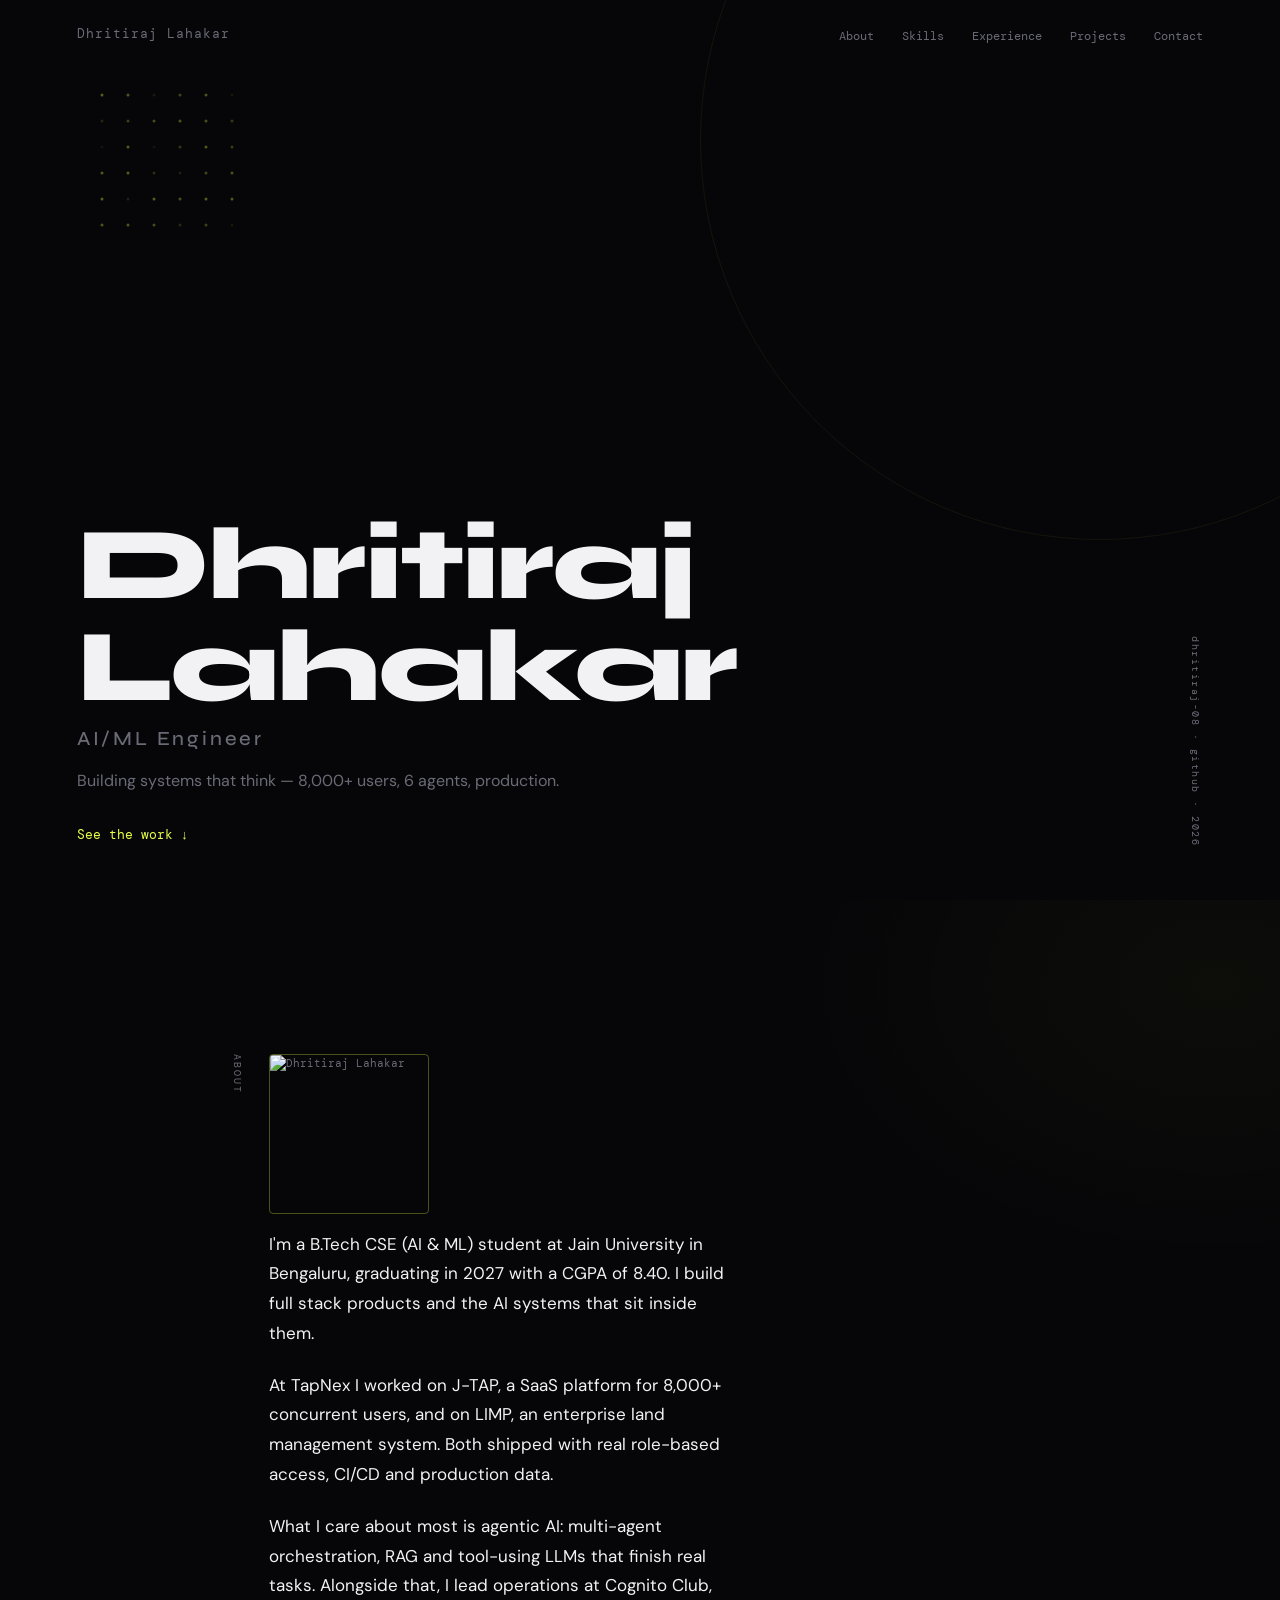
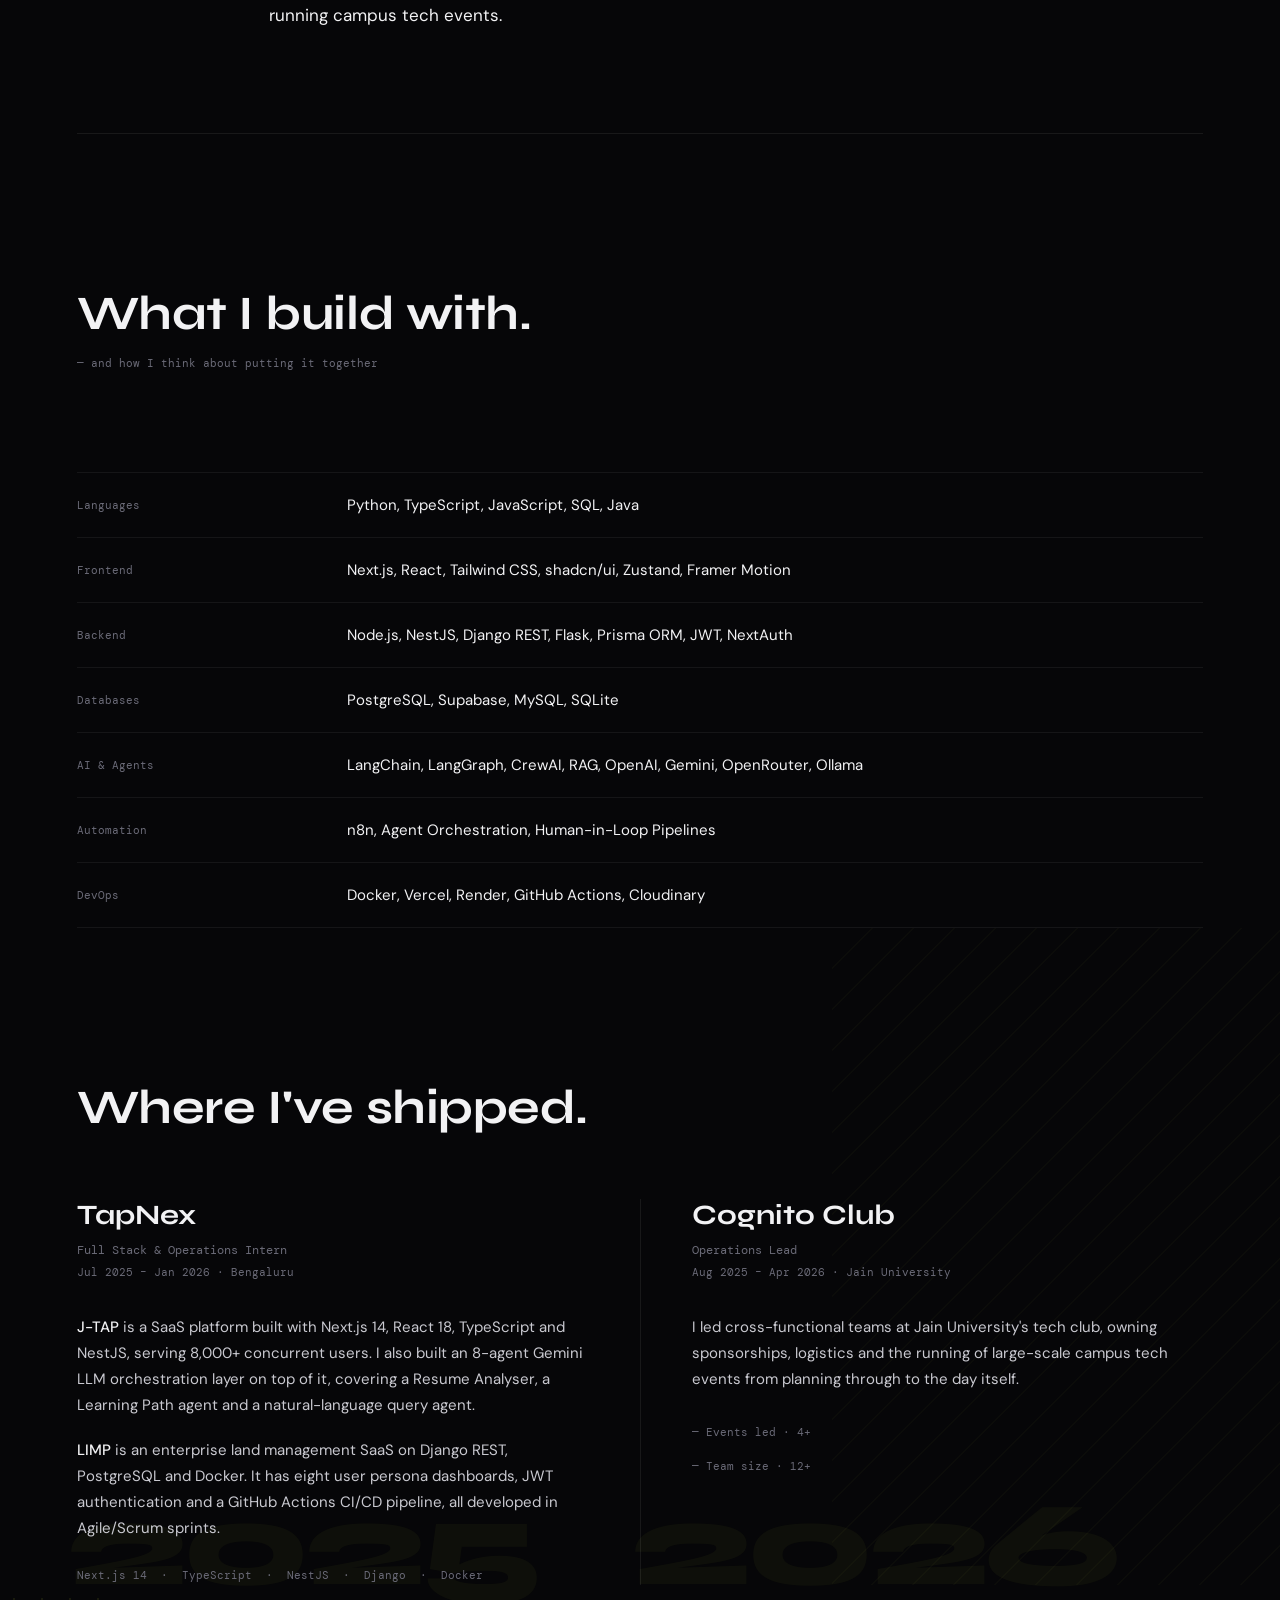
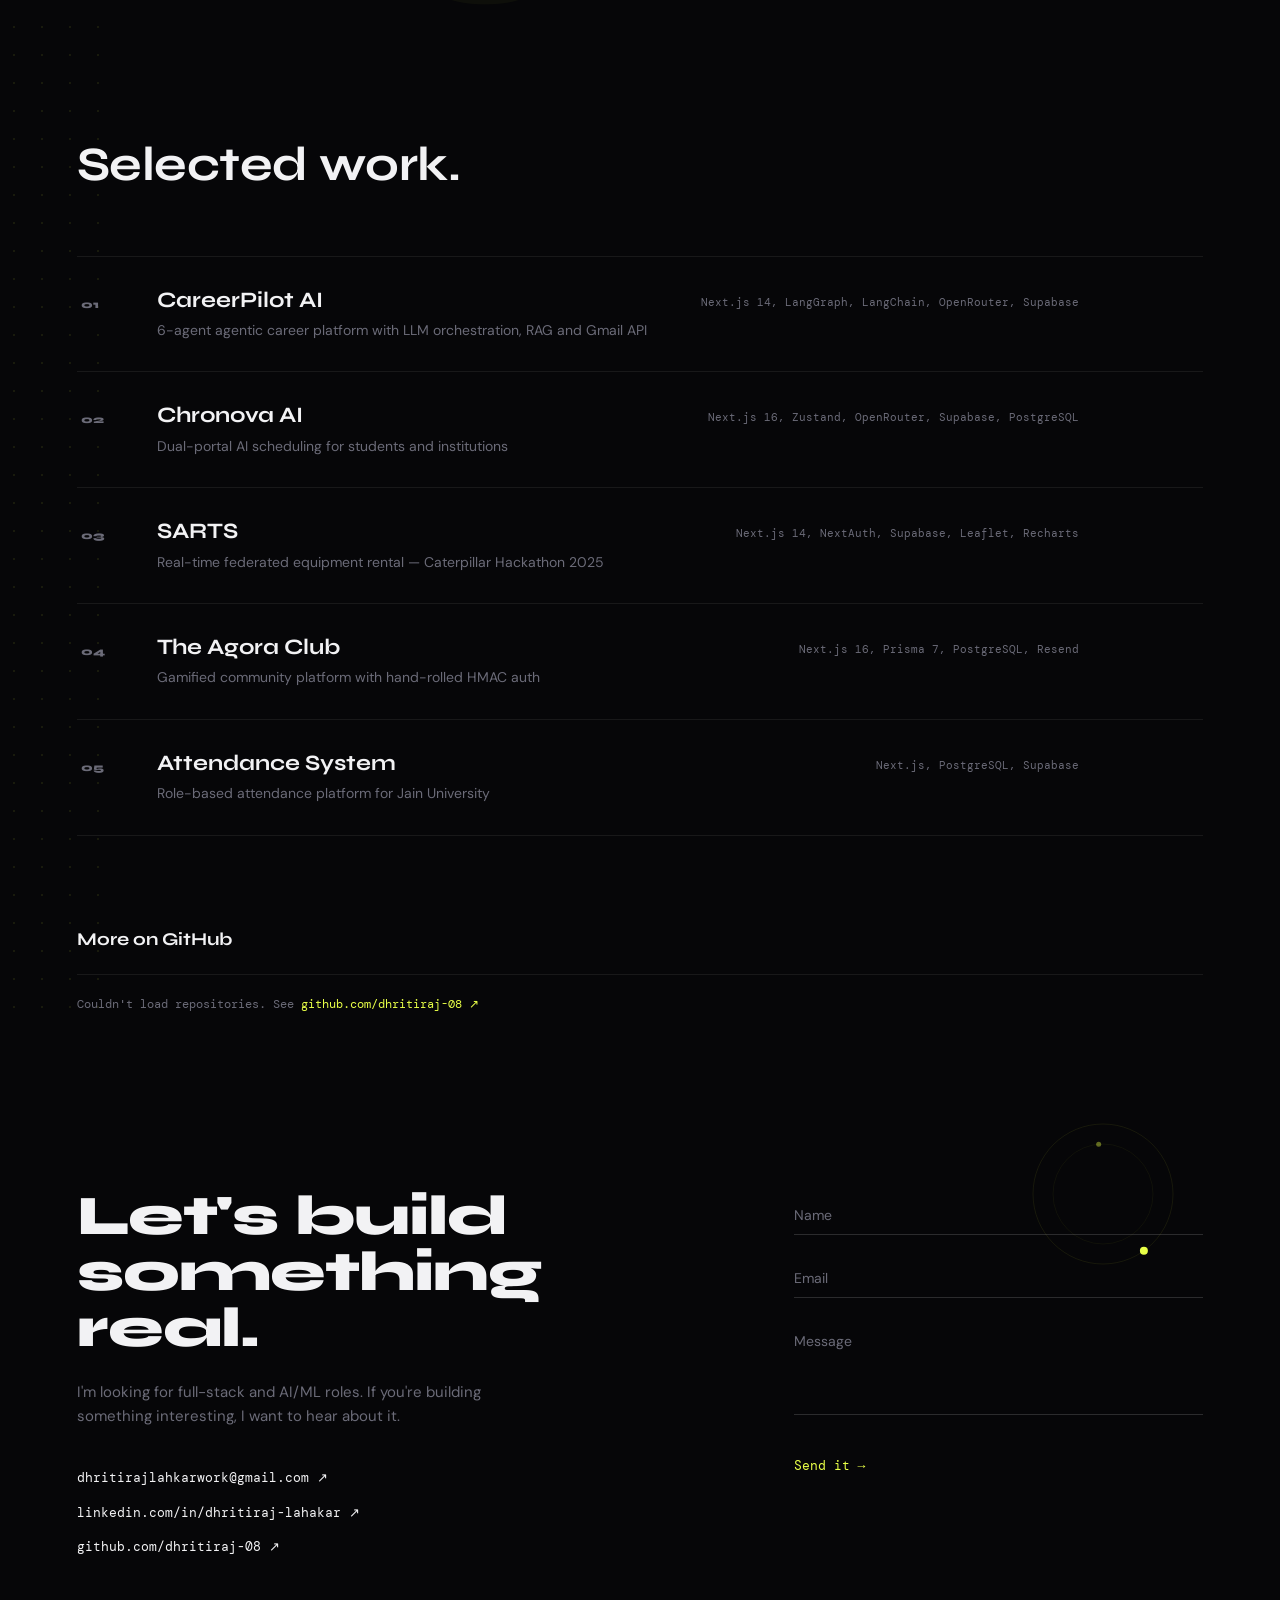
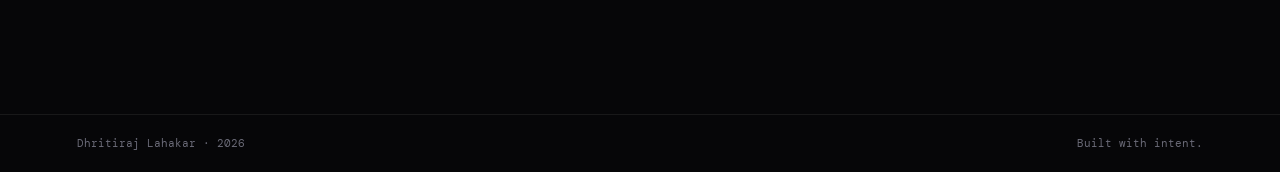
==== index.html @ 5ac84bc7 "fix profile photo path and static file" ====
<!DOCTYPE html>
<html lang="en">
<head>
<meta charset="UTF-8" />
<meta name="viewport" content="width=device-width, initial-scale=1.0" />
<meta name="theme-color" content="#060608" />
<title>Dhritiraj Lahakar — Full Stack + Agentic AI Engineer</title>
<meta name="description" content="Dhritiraj Lahakar is a full stack and agentic AI engineer in Bengaluru, India." />
<link rel="preconnect" href="https://fonts.googleapis.com" />
<link rel="preconnect" href="https://fonts.gstatic.com" crossorigin />
<link href="https://fonts.googleapis.com/css2?family=DM+Mono&family=DM+Sans:wght@400;500&family=Syne:wght@500;700;800&display=swap" rel="stylesheet" />
<style>
:root {
  --bg: #060608;
  --surface: #0E0E12;
  --line: rgba(255,255,255,0.07);
  --text: #F2F2F4;
  --muted: #6B6B78;
  --accent: #E8FF47;
  --head: "Syne", sans-serif;
  --mono: "DM Mono", ui-monospace, monospace;
  --body: "DM Sans", system-ui, sans-serif;
  --pad: 6vw;
}
*, *::before, *::after { box-sizing: border-box; margin: 0; padding: 0; }
html { scroll-behavior: smooth; -webkit-text-size-adjust: 100%; }
body { background: var(--bg); color: var(--text); font-family: var(--body); font-weight: 400; line-height: 1.6; overflow-x: hidden; -webkit-font-smoothing: antialiased; }
a { color: inherit; text-decoration: none; }
ul { list-style: none; }
h1, h2, h3 { font-family: var(--head); }
::selection { background: var(--accent); color: #060608; }
:focus-visible { outline: 1px solid var(--accent); outline-offset: 4px; }

header, section, footer { position: relative; z-index: 1; }

/* NAV */
nav { position: fixed; top: 0; left: 0; right: 0; z-index: 50; display: flex; justify-content: space-between; align-items: center; padding: 22px var(--pad); font-family: var(--mono); border-bottom: 1px solid transparent; }
nav.scrolled { border-bottom-color: rgba(255,255,255,0.06); }
nav .who { font-size: 13px; letter-spacing: 0.08em; color: var(--muted); }
nav ul { display: flex; gap: 28px; }
nav ul a { font-size: 12px; color: var(--muted); transition: color 150ms; }
nav ul a:hover { color: var(--text); }

/* HERO */
#hero { position: relative; min-height: 100vh; min-height: 100svh; overflow: hidden; display: flex; flex-direction: column; justify-content: flex-end; padding: 0 var(--pad) 6vh; }
#hero::before { content: ""; position: absolute; width: 800px; height: 800px; border-radius: 50%; border: 1px solid rgba(232,255,71,0.06); top: -260px; right: -220px; pointer-events: none; }
#hero-canvas { position: absolute; inset: 0; width: 100%; height: 100%; z-index: 0; pointer-events: none; display: block; }
#hero > h1, #hero > .lede, #hero > .cta { position: relative; z-index: 1; }
#dots { position: absolute; top: 70px; left: 6vw; width: 180px; height: 180px; z-index: 1; pointer-events: none; display: block; }
.vert { z-index: 1; position: absolute; right: var(--pad); bottom: 6vh; writing-mode: vertical-rl; font-family: var(--mono); font-size: 10px; letter-spacing: 0.15em; color: var(--muted); }
h1 { font-weight: 800; font-size: clamp(60px, 10vw, 140px); line-height: 0.95; letter-spacing: -0.02em; }
h1 span { position: relative; display: block; opacity: 0; transform: translateY(12px); animation: in 600ms ease forwards; }
h1 span:nth-child(1) { font-weight: 800; font-size: clamp(52px, 8vw, 110px); color: var(--text); letter-spacing: -0.02em; line-height: 1; }
h1 span:nth-child(2) { font-weight: 500; font-size: clamp(14px, 1.6vw, 20px); color: var(--muted); letter-spacing: 0.14em; margin-top: 10px; margin-bottom: 0; animation-delay: 120ms; }
@keyframes in { to { opacity: 1; transform: none; } }
h1 span::after { content: attr(data-text); position: absolute; left: 0; top: 0; color: var(--accent); opacity: 0; transform: translateX(-3px); pointer-events: none; }
h1 span.done { animation: none; opacity: 1; transform: none; }
h1 span.done.glitch { animation: glitchShift 180ms linear; }
h1 span.done.glitch::after { animation: glitchGhost 180ms linear; }
@keyframes glitchShift { 0%, 99% { transform: translateX(3px); } 100% { transform: none; } }
@keyframes glitchGhost { 0%, 33% { opacity: 0.1; } 34%, 100% { opacity: 0; } }
.lede { margin-top: 20px; font-size: 16px; color: var(--muted); max-width: 46ch; }
.cta { display: inline-block; margin-top: 32px; font-family: var(--mono); font-size: 13px; letter-spacing: 0; color: var(--accent); transition: letter-spacing 200ms ease; align-self: flex-start; }
.cta:hover { letter-spacing: 0.05em; }

/* SECTION BASICS */
section:not(#hero) { padding: clamp(80px, 12vw, 160px) var(--pad) 0; }
.rv { opacity: 0; transform: translateY(20px); transition: opacity 500ms ease var(--d, 120ms), transform 500ms ease var(--d, 120ms); }
.reveal.in .rv { opacity: 1; transform: none; }
.reveal h2.rv { --d: 0ms; }
#about { --d: 0ms; }
h2.big { font-weight: 700; font-size: clamp(32px, 5vw, 48px); line-height: 1.1; letter-spacing: -0.01em; }
.hair { border-top: 1px solid var(--line); }

/* ABOUT */
#about { padding-bottom: clamp(60px, 8vw, 110px); }
.about { display: grid; grid-template-columns: repeat(12, 1fr); column-gap: 24px; }
#about::before { content: ""; position: absolute; inset: 0; z-index: 0; pointer-events: none; background: radial-gradient(ellipse 600px 400px at 95% 10%, rgba(232,255,71,0.03) 0%, transparent 70%); }
#about > * { position: relative; z-index: 1; }
.about .label { grid-row: 1; grid-column: 1 / 3; writing-mode: vertical-rl; font-family: var(--mono); font-size: 10px; letter-spacing: 0.2em; color: var(--muted); }
.about .photo { grid-row: 1; grid-column: 3 / 8; display: block; width: 160px; height: 160px; object-fit: cover; object-position: center top; border-radius: 4px; border: 1px solid rgba(232,255,71,0.3); margin-bottom: 16px; transition: border-color 300ms ease, box-shadow 300ms ease; font-family: var(--mono); font-size: 11px; color: var(--muted); }
.about .photo:hover { border-color: #E8FF47; box-shadow: 0 0 24px rgba(232,255,71,0.15); }
.about .bio { grid-row: 2; grid-column: 3 / 8; font-size: 17px; line-height: 1.75; max-width: 65ch; }
.about .bio p + p { margin-top: 1.3em; }
.side { grid-row: 1 / span 2; grid-column: 8 / 13; padding-left: 4vw; }
#cube { display: block; width: 320px; max-width: 100%; height: auto; aspect-ratio: 320 / 280; margin: 0 0 0 auto; }
.about-end { margin-top: clamp(60px, 8vw, 110px); }

/* SKILLS */
#skills .sub { margin-top: 14px; font-family: var(--mono); font-size: 11px; color: var(--muted); }
#trace { display: block; width: 100%; height: 60px; margin-top: 28px; }
table { width: 100%; border-collapse: collapse; margin-top: 12px; }
tr { border-bottom: 1px solid rgba(255,255,255,0.06); transition: background-color 200ms ease, background-size 400ms ease; background-image: linear-gradient(rgba(232,255,71,0.5), rgba(232,255,71,0.5)); background-repeat: no-repeat; background-position: 0 100%; background-size: 0% 1px; }
tr:first-child { border-top: 1px solid rgba(255,255,255,0.06); }
tr:hover { background-color: rgba(232,255,71,0.03); background-size: 100% 1px; }
tr:hover th { color: var(--accent); }
th, td { text-align: left; vertical-align: top; padding: 20px 0; font-weight: 400; }
th { transition: color 200ms ease; width: 24%; font-family: var(--mono); font-size: 11px; color: var(--muted); padding-top: 24px; }
td { font-size: 15px; color: var(--text); padding-right: 12px; }

/* EXPERIENCE */
#experience { position: relative; }
#experience::before { content: ""; position: absolute; top: 0; right: 0; width: 35%; height: 100%; background: repeating-linear-gradient(135deg, transparent, transparent 28px, rgba(232,255,71,0.025) 28px, rgba(232,255,71,0.025) 29px); pointer-events: none; z-index: 0; }
#experience > * { position: relative; z-index: 1; }
.cols { display: grid; grid-template-columns: 1fr 1fr; margin-top: clamp(36px, 5vw, 64px); }
.col { position: relative; padding-right: clamp(24px, 4vw, 64px); }
.col > * { position: relative; z-index: 1; }
.col::before { position: absolute; bottom: -20px; left: -10px; z-index: 0; font-family: var(--head); font-weight: 800; font-size: 120px; line-height: 1; letter-spacing: -0.04em; color: rgba(232,255,71,0.04); pointer-events: none; user-select: none; }
.col:nth-child(1)::before { content: "2025"; }
.col:nth-child(2)::before { content: "2026"; }
#experience { overflow-x: clip; }
.col .tags { margin-top: 24px; font-family: var(--mono); font-size: 11px; line-height: 1.8; color: var(--muted); }
.col .callouts { margin-top: 32px; font-family: var(--mono); font-size: 11px; color: var(--muted); }
.col .callouts div + div { margin-top: 16px; }
.col + .col { padding-right: 0; padding-left: clamp(24px, 4vw, 64px); border-left: 1px solid var(--line); }
.col h3 { font-weight: 700; font-size: 28px; line-height: 1.15; }
.col .role { margin-top: 10px; font-family: var(--mono); font-size: 12px; color: var(--muted); }
.col .when { margin-top: 4px; font-family: var(--mono); font-size: 11px; color: var(--muted); }
.col .prose { margin-top: 32px; }
.col p { font-size: 15px; line-height: 1.75; color: #C9C9D0; }
.col p + p { margin-top: 1.2em; }
.col p b { font-weight: 500; color: var(--text); }

/* PROJECTS */
#projects { position: relative; }
#projects::before { content: ""; position: absolute; left: 0; top: 0; width: 120px; height: 100%; background-image: radial-gradient(rgba(232,255,71,0.08) 1px, transparent 1px); background-size: 28px 28px; pointer-events: none; z-index: 0; }
#projects > * { position: relative; z-index: 1; }
.list { margin-top: clamp(36px, 5vw, 64px); border-top: 1px solid var(--line); }
.row { display: grid; grid-template-columns: 56px minmax(0, 1.3fr) minmax(0, 1fr) 84px; column-gap: 24px; align-items: start; padding: 30px 16px 30px 0; border-bottom: 1px solid var(--line); transition: background 200ms ease; position: relative; }
.row:hover { background: rgba(232,255,71,0.03); }
.row .n { font-family: var(--head); font-weight: 800; font-size: 11px; color: var(--muted); padding-top: 9px; padding-left: 4px; }
.row .name { transition: text-shadow 200ms ease; font-family: var(--head); font-weight: 700; font-size: 22px; line-height: 1.2; }
.row:hover .name { text-shadow: 0 0 20px rgba(232,255,71,0.3); }
.row .desc { margin-top: 6px; font-size: 14px; color: var(--muted); }
.row .tech { font-family: var(--mono); font-size: 11px; line-height: 1.7; color: var(--muted); text-align: right; padding-top: 6px; }
.row .go { font-family: var(--mono); font-size: 12px; color: var(--accent); text-align: right; padding-top: 6px; opacity: 0; transition: opacity 200ms ease; white-space: nowrap; }
.row:hover .go, .row:focus-visible .go { opacity: 1; }
.more { margin-top: clamp(56px, 7vw, 96px); font-weight: 700; font-size: 18px; }
.more + .list { margin-top: 20px; }
.list.small .row { grid-template-columns: 56px minmax(0, 1fr) 84px; padding: 16px 16px 16px 0; }
.list.small .n { padding-top: 3px; }
.list.small .name { font-size: 15px; }
.list.small .desc { font-family: var(--body); font-size: 13px; margin-top: 2px; }
.list.small .go { padding-top: 2px; }
.status { padding: 20px 0; font-family: var(--mono); font-size: 12px; color: var(--muted); }
.status a { color: var(--accent); }

/* CONTACT */
#contact { position: relative; }
#orbit { position: absolute; top: 60px; right: 6vw; width: 200px; height: 200px; pointer-events: none; }
.contact { display: grid; grid-template-columns: 6fr 4fr; column-gap: 8vw; }
.contact h2 { font-weight: 800; font-size: 56px; line-height: 1; letter-spacing: -0.02em; }
.contact .lead { margin-top: 24px; font-size: 15px; color: var(--muted); max-width: 44ch; }
.contact .links { margin-top: 40px; display: flex; flex-direction: column; gap: 12px; align-items: flex-start; }
.contact .links a { font-family: var(--mono); font-size: 13px; background: linear-gradient(#E8FF47, #E8FF47) no-repeat left bottom / 0% 1px; padding-bottom: 2px; transition: color 150ms, background-size 300ms ease; }
.contact .links a:hover { color: var(--accent); background-size: 100% 1px; }
form { padding-top: 10px; display: flex; flex-direction: column; gap: 26px; }
form input, form textarea { width: 100%; background: transparent; border: 0; border-bottom: 1px solid rgba(255,255,255,0.15); border-radius: 0; padding: 8px 0 10px; font: 400 14px var(--body); color: var(--text); resize: none; }
form input::placeholder, form textarea::placeholder { color: var(--muted); }
form input:focus, form textarea:focus { outline: none; border-bottom-color: var(--accent); }
form button { align-self: flex-start; margin-top: 16px; background: none; border: 0; padding: 0; cursor: pointer; font: 400 13px var(--mono); color: var(--accent); }
.sr { position: absolute; width: 1px; height: 1px; overflow: hidden; clip: rect(0 0 0 0); }

/* FOOTER */
footer { margin-top: clamp(80px, 12vw, 160px); border-top: 1px solid var(--line); padding: 20px var(--pad); display: flex; justify-content: space-between; gap: 16px; font-family: var(--mono); font-size: 11px; color: var(--muted); }

/* MOBILE */
@media (max-width: 767px) {
  :root { --pad: 22px; }
  nav { padding: 16px var(--pad); justify-content: flex-end; }
  nav .who { display: none; }
  nav ul { gap: 16px; }
  nav ul a { font-size: 11px; }
  h1 { font-size: clamp(40px, 9vw, 90px); }
  .vert { display: none; }
  .about { display: block; }
  .about .label { writing-mode: horizontal-tb; margin-bottom: 20px; }
  .about .photo { margin-bottom: 24px; }
  .side { padding-left: 0; margin-top: 48px; }
    th { width: 34%; padding-right: 10px; }
  td { font-size: 14px; }
  .cols { display: block; }
  .col { padding-right: 0; }
  .col + .col { padding-left: 0; border-left: 0; border-top: 1px solid var(--line); margin-top: 48px; padding-top: 48px; }
  .row { grid-template-columns: 36px 1fr; padding: 24px 0; row-gap: 10px; }
  .row .tech { grid-column: 2; text-align: left; padding-top: 0; }
  .row .go { grid-column: 2; text-align: left; opacity: 1; padding-top: 0; }
  .list.small .row { grid-template-columns: 36px 1fr; }
  .list.small .go { grid-column: 2; }
  #orbit { display: none; }
  .contact { display: block; }
  .contact h2 { font-size: 44px; }
  form { margin-top: 56px; }
  footer { flex-direction: column; }
}
@media (hover: none) { .row .go { opacity: 1; } }
@media (prefers-reduced-motion: reduce) {
  html { scroll-behavior: auto; }
  h1 span, .rv, tr, th { animation: none; transition: none; opacity: 1; transform: none; }
  tr:hover { background-size: 0% 1px; }
}
</style>
</head>
<body>

<nav id="nav">
  <span class="who">Dhritiraj Lahakar</span>
  <ul>
    <li><a href="#about">About</a></li>
    <li><a href="#skills">Skills</a></li>
    <li><a href="#experience">Experience</a></li>
    <li><a href="#projects">Projects</a></li>
    <li><a href="#contact">Contact</a></li>
  </ul>
</nav>

<header id="hero">
  <canvas id="hero-canvas" aria-hidden="true"></canvas>
  <canvas id="dots" width="180" height="180" aria-hidden="true"></canvas>
  <div class="vert" aria-hidden="true">dhritiraj-08 · github · 2026</div>
  <h1><span>Dhritiraj Lahakar</span><span>AI/ML Engineer</span></h1>
  <p class="lede">Building systems that think — 8,000+ users, 6 agents, production.</p>
  <a class="cta" href="#projects">See the work ↓</a>
</header>

<section id="about" class="reveal">
  <div class="about">
    <div class="label">ABOUT</div>
    <img class="photo" src="/static/img/profile.jpg" alt="Dhritiraj Lahakar" width="160" height="160" />
    <div class="bio">
      <p>I'm a B.Tech CSE (AI &amp; ML) student at Jain University in Bengaluru, graduating in 2027 with a CGPA of 8.40. I build full stack products and the AI systems that sit inside them.</p>
      <p>At TapNex I worked on J-TAP, a SaaS platform for 8,000+ concurrent users, and on LIMP, an enterprise land management system. Both shipped with real role-based access, CI/CD and production data.</p>
      <p>What I care about most is agentic AI: multi-agent orchestration, RAG and tool-using LLMs that finish real tasks. Alongside that, I lead operations at Cognito Club, running campus tech events.</p>
    </div>
    <div class="side">
      <canvas id="cube" width="320" height="280" aria-hidden="true"></canvas>
    </div>
  </div>
  <div class="hair about-end"></div>
</section>

<section id="skills" class="reveal">
  <h2 class="big">What I build with.</h2>
  <p class="sub">— and how I think about putting it together</p>
  <canvas id="trace" aria-hidden="true"></canvas>
  <table>
    <tr><th scope="row">Languages</th><td>Python, TypeScript, JavaScript, SQL, Java</td></tr>
    <tr><th scope="row">Frontend</th><td>Next.js, React, Tailwind CSS, shadcn/ui, Zustand, Framer Motion</td></tr>
    <tr><th scope="row">Backend</th><td>Node.js, NestJS, Django REST, Flask, Prisma ORM, JWT, NextAuth</td></tr>
    <tr><th scope="row">Databases</th><td>PostgreSQL, Supabase, MySQL, SQLite</td></tr>
    <tr><th scope="row">AI &amp; Agents</th><td>LangChain, LangGraph, CrewAI, RAG, OpenAI, Gemini, OpenRouter, Ollama</td></tr>
    <tr><th scope="row">Automation</th><td>n8n, Agent Orchestration, Human-in-Loop Pipelines</td></tr>
    <tr><th scope="row">DevOps</th><td>Docker, Vercel, Render, GitHub Actions, Cloudinary</td></tr>
  </table>
</section>

<section id="experience" class="reveal">
  <h2 class="big">Where I've shipped.</h2>
  <div class="cols">
    <div class="col">
      <h3>TapNex</h3>
      <div class="role">Full Stack &amp; Operations Intern</div>
      <div class="when">Jul 2025 – Jan 2026 · Bengaluru</div>
      <div class="prose">
        <p><b>J-TAP</b> is a SaaS platform built with Next.js 14, React 18, TypeScript and NestJS, serving 8,000+ concurrent users. I also built an 8-agent Gemini LLM orchestration layer on top of it, covering a Resume Analyser, a Learning Path agent and a natural-language query agent.</p>
        <p><b>LIMP</b> is an enterprise land management SaaS on Django REST, PostgreSQL and Docker. It has eight user persona dashboards, JWT authentication and a GitHub Actions CI/CD pipeline, all developed in Agile/Scrum sprints.</p>
        <div class="tags">Next.js 14 &nbsp;·&nbsp; TypeScript &nbsp;·&nbsp; NestJS &nbsp;·&nbsp; Django &nbsp;·&nbsp; Docker</div>
      </div>
    </div>
    <div class="col">
      <h3>Cognito Club</h3>
      <div class="role">Operations Lead</div>
      <div class="when">Aug 2025 – Apr 2026 · Jain University</div>
      <div class="prose">
        <p>I led cross-functional teams at Jain University's tech club, owning sponsorships, logistics and the running of large-scale campus tech events from planning through to the day itself.</p>
        <div class="callouts"><div>— Events led · 4+</div><div>— Team size · 12+</div></div>
      </div>
    </div>
  </div>
</section>

<section id="projects" class="reveal">
  <h2 class="big">Selected work.</h2>
  <div class="list" id="featured"></div>
  <h3 class="more">More on GitHub</h3>
  <div class="list small" id="repos"><div class="status">Loading repositories…</div></div>
</section>

<section id="contact" class="reveal">
  <canvas id="orbit" width="200" height="200" aria-hidden="true"></canvas>
  <div class="contact">
    <div>
      <h2>Let's build<br>something<br>real.</h2>
      <p class="lead">I'm looking for full-stack and AI/ML roles. If you're building something interesting, I want to hear about it.</p>
      <div class="links">
        <a href="mailto:dhritirajlahkarwork@gmail.com">dhritirajlahkarwork@gmail.com ↗</a>
        <a href="https://linkedin.com/in/dhritiraj-lahakar" target="_blank" rel="noopener">linkedin.com/in/dhritiraj-lahakar ↗</a>
        <a href="https://github.com/dhritiraj-08" target="_blank" rel="noopener">github.com/dhritiraj-08 ↗</a>
      </div>
    </div>
    <form id="form">
      <label class="sr" for="n">Name</label><input id="n" name="name" type="text" placeholder="Name" required />
      <label class="sr" for="e">Email</label><input id="e" name="email" type="email" placeholder="Email" required />
      <label class="sr" for="m">Message</label><textarea id="m" name="message" rows="4" placeholder="Message" required></textarea>
      <button type="submit">Send it →</button>
    </form>
  </div>
</section>

<footer><span>Dhritiraj Lahakar · 2026</span><span>Built with intent.</span></footer>

<script src="https://cdnjs.cloudflare.com/ajax/libs/three.js/r128/three.min.js"></script>
<script>
(() => {
  const esc = s => String(s).replace(/[&<>"']/g, c => ({ '&': '&amp;', '<': '&lt;', '>': '&gt;', '"': '&quot;', "'": '&#39;' }[c]));
  const num = i => String(i + 1).padStart(2, '0');

  const nav = document.getElementById('nav');
  const onScroll = () => nav.classList.toggle('scrolled', scrollY > 100);
  addEventListener('scroll', onScroll, { passive: true }); onScroll();

  const io = new IntersectionObserver(es => es.forEach(e => {
    if (e.isIntersecting) { e.target.classList.add('in'); io.unobserve(e.target); }
  }), { threshold: 0.08 });
  const reduced = matchMedia('(prefers-reduced-motion: reduce)').matches;

  // stagger: heading first, content 120ms later
  document.querySelectorAll('.reveal').forEach(sec => {
    const kids = sec.id === 'contact' ? sec.querySelectorAll('h2, .lead, .links, form') : sec.children;
    [...kids].forEach(k => k.classList.add('rv'));
    io.observe(sec);
  });

  // row numbers count up as each row enters
  const numIO = new IntersectionObserver(es => es.forEach(e => {
    if (!e.isIntersecting) return;
    numIO.unobserve(e.target);
    const n = e.target.querySelector('.n'), to = +n.dataset.to, t0 = performance.now();
    (function step(t) {
      const k = Math.min(1, (t - t0) / 600);
      n.textContent = num(Math.round(to * k) - 1);
      if (k < 1) requestAnimationFrame(step);
    })(t0);
  }), { threshold: 0.6 });
  function watchNums(root) {
    if (reduced) return;
    root.querySelectorAll('.row .n').forEach(n => {
      n.dataset.to = parseInt(n.textContent, 10);
      n.textContent = '00';
      numIO.observe(n.parentElement);
    });
  }

  // title glitch
  const lines = [...document.querySelectorAll('h1 span')];
  lines.forEach(l => {
    l.dataset.text = l.textContent;
    l.addEventListener('animationend', e => {
      if (e.target !== l) return;
      if (e.animationName === 'in') l.classList.add('done');
      if (e.animationName === 'glitchShift') l.classList.remove('glitch');
    });
  });
  if (!reduced) (function sched() {
    setTimeout(() => {
      const l = lines[0];
      if (!document.hidden && l.classList.contains('done') && !l.classList.contains('glitch')) l.classList.add('glitch');
      sched();
    }, 4000 + Math.random() * 4000);
  })();

  // ---------- canvas helpers ----------
  function fit(cv, w, h) {
    const d = Math.min(devicePixelRatio || 1, 2);
    cv.width = Math.round(w * d); cv.height = Math.round(h * d);
    const c = cv.getContext('2d'); c.setTransform(d, 0, 0, d, 0, 0);
    return c;
  }
  // runs draw(t) every frame while el is on screen; draws a single static frame under reduced motion
  function animate(el, draw) {
    if (reduced) { draw(0); return; }
    let raf = 0;
    const tick = t => { draw(t); raf = requestAnimationFrame(tick); };
    new IntersectionObserver(es => {
      if (es[0].isIntersecting) { if (!raf) raf = requestAnimationFrame(tick); }
      else { cancelAnimationFrame(raf); raf = 0; }
    }).observe(el);
  }

  // ---------- hero: two tilted rings (Three.js, hero-scoped) ----------
  (function heroRings() {
    if (!window.THREE) return;
    const cv = document.getElementById('hero-canvas'), hero = document.getElementById('hero');
    let renderer;
    try { renderer = new THREE.WebGLRenderer({ canvas: cv, alpha: true, antialias: true }); } catch (err) { return; }
    renderer.setPixelRatio(Math.min(devicePixelRatio || 1, 2));
    renderer.setClearColor(0x000000, 0);
    const scene = new THREE.Scene(), cam = new THREE.PerspectiveCamera(45, 1, 0.1, 100);
    const tilt = 65 * Math.PI / 180;
    const a = new THREE.Mesh(new THREE.TorusGeometry(3.5, 0.015, 8, 120), new THREE.MeshBasicMaterial({ color: 0xE8FF47 }));
    const b = new THREE.Mesh(new THREE.TorusGeometry(4.8, 0.008, 8, 120), new THREE.MeshBasicMaterial({ color: 0xE8FF47, transparent: true, opacity: 0.3 }));
    [a, b].forEach(m => { m.position.x = 5; m.rotation.x = tilt; scene.add(m); });
    function resize() {
      const w = Math.max(1, Math.min(hero.clientWidth, document.documentElement.clientWidth)), h = Math.max(1, hero.clientHeight);
      renderer.setSize(w, h, false);
      cam.aspect = w / h; cam.position.z = Math.max(12, 9 / cam.aspect); cam.updateProjectionMatrix();
      renderer.render(scene, cam);
    }
    addEventListener('resize', resize);
    resize();
    if (document.fonts) document.fonts.ready.then(resize);
    animate(hero, () => { a.rotation.y += 0.004; b.rotation.y -= 0.002; renderer.render(scene, cam); });
  })();

  // ---------- hero: breathing dot matrix ----------
  (function dots() {
    const cv = document.getElementById('dots'), S = 180, ctx = fit(cv, S, S), off = (S - 5 * 26) / 2;
    const d = Array.from({ length: 36 }, (_, i) => ({ x: off + (i % 6) * 26, y: off + Math.floor(i / 6) * 26, sp: 0.0006 + Math.random() * 0.0012, ph: Math.random() * 6.2832 }));
    animate(cv, t => {
      ctx.clearRect(0, 0, S, S);
      for (const p of d) {
        const a = 0.06 + 0.29 * (0.5 + 0.5 * Math.sin(t * p.sp + p.ph));
        ctx.fillStyle = `rgba(232,255,71,${a.toFixed(3)})`;
        ctx.beginPath(); ctx.arc(p.x, p.y, 1.5, 0, 6.2832); ctx.fill();
      }
    });
  })();

  // ---------- about: wireframe cube scene (Three.js) ----------
  (function cubeScene() {
    if (!window.THREE) return;
    const cv = document.getElementById('cube');
    let renderer;
    try { renderer = new THREE.WebGLRenderer({ canvas: cv, alpha: true, antialias: true }); } catch (err) { return; }
    renderer.setPixelRatio(Math.min(devicePixelRatio || 1, 2));
    renderer.setSize(320, 280, false);
    renderer.setClearColor(0x000000, 0);
    const scene = new THREE.Scene(), cam = new THREE.PerspectiveCamera(50, 320 / 280, 0.1, 50);
    cam.position.z = 5; cam.lookAt(0, 0, 0);

    const cube = new THREE.Mesh(new THREE.BoxGeometry(1.8, 1.8, 1.8), new THREE.MeshBasicMaterial({ color: 0xE8FF47, wireframe: true, transparent: true, opacity: 0.6 }));
    scene.add(cube);

    const orbs = [], og = new THREE.SphereGeometry(0.12, 8, 8), om = new THREE.MeshBasicMaterial({ color: 0xE8FF47 });
    for (let i = 0; i < 3; i++) { const m = new THREE.Mesh(og, om); scene.add(m); orbs.push({ m, off: i * Math.PI * 2 / 3 }); }

    const N = 40, pg = new THREE.SphereGeometry(0.04, 6, 6), pmat = new THREE.MeshBasicMaterial({ color: 0xE8FF47, transparent: true, opacity: 0.4 }), parts = [];
    for (let i = 0; i < N; i++) {
      const m = new THREE.Mesh(pg, pmat);
      let v; do { v = new THREE.Vector3((Math.random() * 2 - 1) * 3.5, (Math.random() * 2 - 1) * 3.5, (Math.random() * 2 - 1) * 3.5); } while (v.length() > 3.5);
      m.position.copy(v); scene.add(m);
      parts.push({ m, v: new THREE.Vector3((Math.random() * 2 - 1) * 0.003, (Math.random() * 2 - 1) * 0.003, (Math.random() * 2 - 1) * 0.003) });
    }

    let angle = 0;
    function place(sec) {
      orbs.forEach(o => { const a = angle + o.off; o.m.position.set(2.2 * Math.cos(a), 2.2 * Math.sin(a), Math.sin(sec * 1.2 + o.off) * 0.5); });
    }
    place(0);
    renderer.render(scene, cam);
    animate(cv, t => {
      cube.rotation.x += 0.006; cube.rotation.y += 0.009;
      angle += 0.008; place(t / 1000);
      parts.forEach(p => {
        p.m.position.add(p.v);
        ['x', 'y', 'z'].forEach(k => { if (p.m.position[k] > 3.5) p.m.position[k] = -3.5; else if (p.m.position[k] < -3.5) p.m.position[k] = 3.5; });
      });
      scene.rotation.y += 0.002;
      renderer.render(scene, cam);
    });
  })();

  // ---------- skills: circuit trace ----------
  (function circuit() {
    const cv = document.getElementById('trace'), H = 60;
    let ctx, W = 0, pts = [], total = 0;
    function build() {
      W = cv.clientWidth; ctx = fit(cv, W, H);
      pts = [{ x: 0, y: 20 }]; let x = 0, y = 20, i = 0;
      const runs = [70, 40, 110, 50, 90, 60];
      while (x < W) {
        x = Math.min(W, x + runs[i % runs.length]); pts.push({ x, y });
        if (x >= W) break;
        y = y === 20 ? 40 : 20; pts.push({ x, y }); i++;
      }
      pts.forEach((p, k) => { p.d = k ? pts[k - 1].d + Math.hypot(p.x - pts[k - 1].x, p.y - pts[k - 1].y) : 0; });
      total = pts[pts.length - 1].d;
    }
    function at(d) {
      d = Math.max(0, Math.min(total, d));
      let k = 1; while (k < pts.length - 1 && pts[k].d < d) k++;
      const a = pts[k - 1], b = pts[k], f = b.d === a.d ? 0 : (d - a.d) / (b.d - a.d);
      return { x: a.x + (b.x - a.x) * f, y: a.y + (b.y - a.y) * f };
    }
    function draw(t) {
      ctx.clearRect(0, 0, W, H);
      ctx.lineWidth = 1; ctx.lineJoin = 'miter';
      ctx.strokeStyle = 'rgba(232,255,71,0.15)';
      ctx.beginPath(); pts.forEach((p, k) => k ? ctx.lineTo(p.x, p.y) : ctx.moveTo(p.x, p.y)); ctx.stroke();
      const head = reduced ? total : ((t % 3000) / 3000) * total, trail = total / 3, steps = 40;
      for (let s = 0; s < steps; s++) {
        const d0 = head - trail * (1 - s / steps), d1 = head - trail * (1 - (s + 1) / steps);
        if (d1 <= 0) continue;
        const p = at(d0), q = at(d1);
        ctx.strokeStyle = `rgba(232,255,71,${(0.4 * (s + 1) / steps).toFixed(3)})`;
        ctx.beginPath(); ctx.moveTo(p.x, p.y); ctx.lineTo(q.x, q.y); ctx.stroke();
      }
      const h = at(head);
      ctx.fillStyle = '#E8FF47'; ctx.beginPath(); ctx.arc(h.x, h.y, 3, 0, 6.2832); ctx.fill();
    }
    build();
    addEventListener('resize', () => { build(); if (reduced) draw(0); });
    animate(cv, draw);
  })();

  // ---------- contact: orbiting dots ----------
  (function orbit() {
    const cv = document.getElementById('orbit'), S = 200, c = S / 2;
    const ctx = fit(cv, S, S);
    function draw(t) {
      const s = t / 1000;
      ctx.clearRect(0, 0, S, S); ctx.lineWidth = 1;
      ctx.strokeStyle = 'rgba(232,255,71,0.08)'; ctx.beginPath(); ctx.arc(c, c, 70, 0, 6.2832); ctx.stroke();
      ctx.strokeStyle = 'rgba(232,255,71,0.05)'; ctx.beginPath(); ctx.arc(c, c, 50, 0, 6.2832); ctx.stroke();
      ctx.fillStyle = '#E8FF47'; ctx.beginPath(); ctx.arc(c + 70 * Math.cos(s * 0.4), c + 70 * Math.sin(s * 0.4), 4, 0, 6.2832); ctx.fill();
      ctx.fillStyle = 'rgba(232,255,71,0.4)'; ctx.beginPath(); ctx.arc(c + 50 * Math.cos(-s * 0.7), c + 50 * Math.sin(-s * 0.7), 2.5, 0, 6.2832); ctx.fill();
    }
    animate(cv, draw);
  })();


  const projects = [
    ['CareerPilot AI', '6-agent agentic career platform with LLM orchestration, RAG and Gmail API', 'Next.js 14, LangGraph, LangChain, OpenRouter, Supabase', 'https://github.com/dhritiraj-08/CareerPilot-AI', /career.?pilot/i],
    ['Chronova AI', 'Dual-portal AI scheduling for students and institutions', 'Next.js 16, Zustand, OpenRouter, Supabase, PostgreSQL', 'https://github.com/dhritiraj-08/Chronova-ai', /chronova/i],
    ['SARTS', 'Real-time federated equipment rental — Caterpillar Hackathon 2025', 'Next.js 14, NextAuth, Supabase, Leaflet, Recharts', 'https://github.com/dhritiraj-08', /sarts/i],
    ['The Agora Club', 'Gamified community platform with hand-rolled HMAC auth', 'Next.js 16, Prisma 7, PostgreSQL, Resend', 'https://github.com/dhritiraj-08', /agora/i],
    ['Attendance System', 'Role-based attendance platform for Jain University', 'Next.js, PostgreSQL, Supabase', 'https://github.com/dhritiraj-08', /attendance/i]
  ];
  const feat = document.getElementById('featured');
  feat.innerHTML = projects.map((p, i) => `
    <a class="row" href="${p[3]}" target="_blank" rel="noopener">
      <span class="n">${num(i)}</span>
      <div><div class="name">${esc(p[0])}</div><div class="desc">${esc(p[1])}</div></div>
      <div class="tech">${esc(p[2])}</div>
      <span class="go">GitHub ↗</span>
    </a>`).join('');

  watchNums(feat);

  const repos = document.getElementById('repos');
  fetch('https://api.github.com/users/dhritiraj-08/repos?sort=updated&per_page=30')
    .then(r => { if (!r.ok) throw 0; return r.json(); })
    .then(all => {
      const rows = feat.querySelectorAll('.row');
      projects.forEach((p, i) => { const hit = all.find(r => p[4].test(r.name)); if (hit) rows[i].href = hit.html_url; });
      const rest = all.filter(r => !r.fork && !projects.some(p => p[4].test(r.name)) && r.description && r.description.trim());
      if (!rest.length) { repos.innerHTML = '<div class="status">Everything else lives on <a href="https://github.com/dhritiraj-08" target="_blank" rel="noopener">github.com/dhritiraj-08 ↗</a></div>'; return; }
      repos.innerHTML = rest.map((r, i) => `
        <a class="row" href="${esc(r.html_url)}" target="_blank" rel="noopener">
          <span class="n">${num(i)}</span>
          <div><div class="name">${esc(r.name)}</div><div class="desc">${esc(r.description)}</div></div>
          <span class="go">GitHub ↗</span>
        </a>`).join('');
      watchNums(repos);
    })
    .catch(() => { repos.innerHTML = '<div class="status">Couldn\'t load repositories. See <a href="https://github.com/dhritiraj-08" target="_blank" rel="noopener">github.com/dhritiraj-08 ↗</a></div>'; });

  document.getElementById('form').addEventListener('submit', e => {
    e.preventDefault();
    const f = new FormData(e.target);
    location.href = 'mailto:dhritirajlahkarwork@gmail.com?subject=' + encodeURIComponent('Portfolio message from ' + f.get('name')) +
      '&body=' + encodeURIComponent(f.get('message') + '\n\n— ' + f.get('name') + ' (' + f.get('email') + ')');
  });
})();
</script>
</body>
</html>
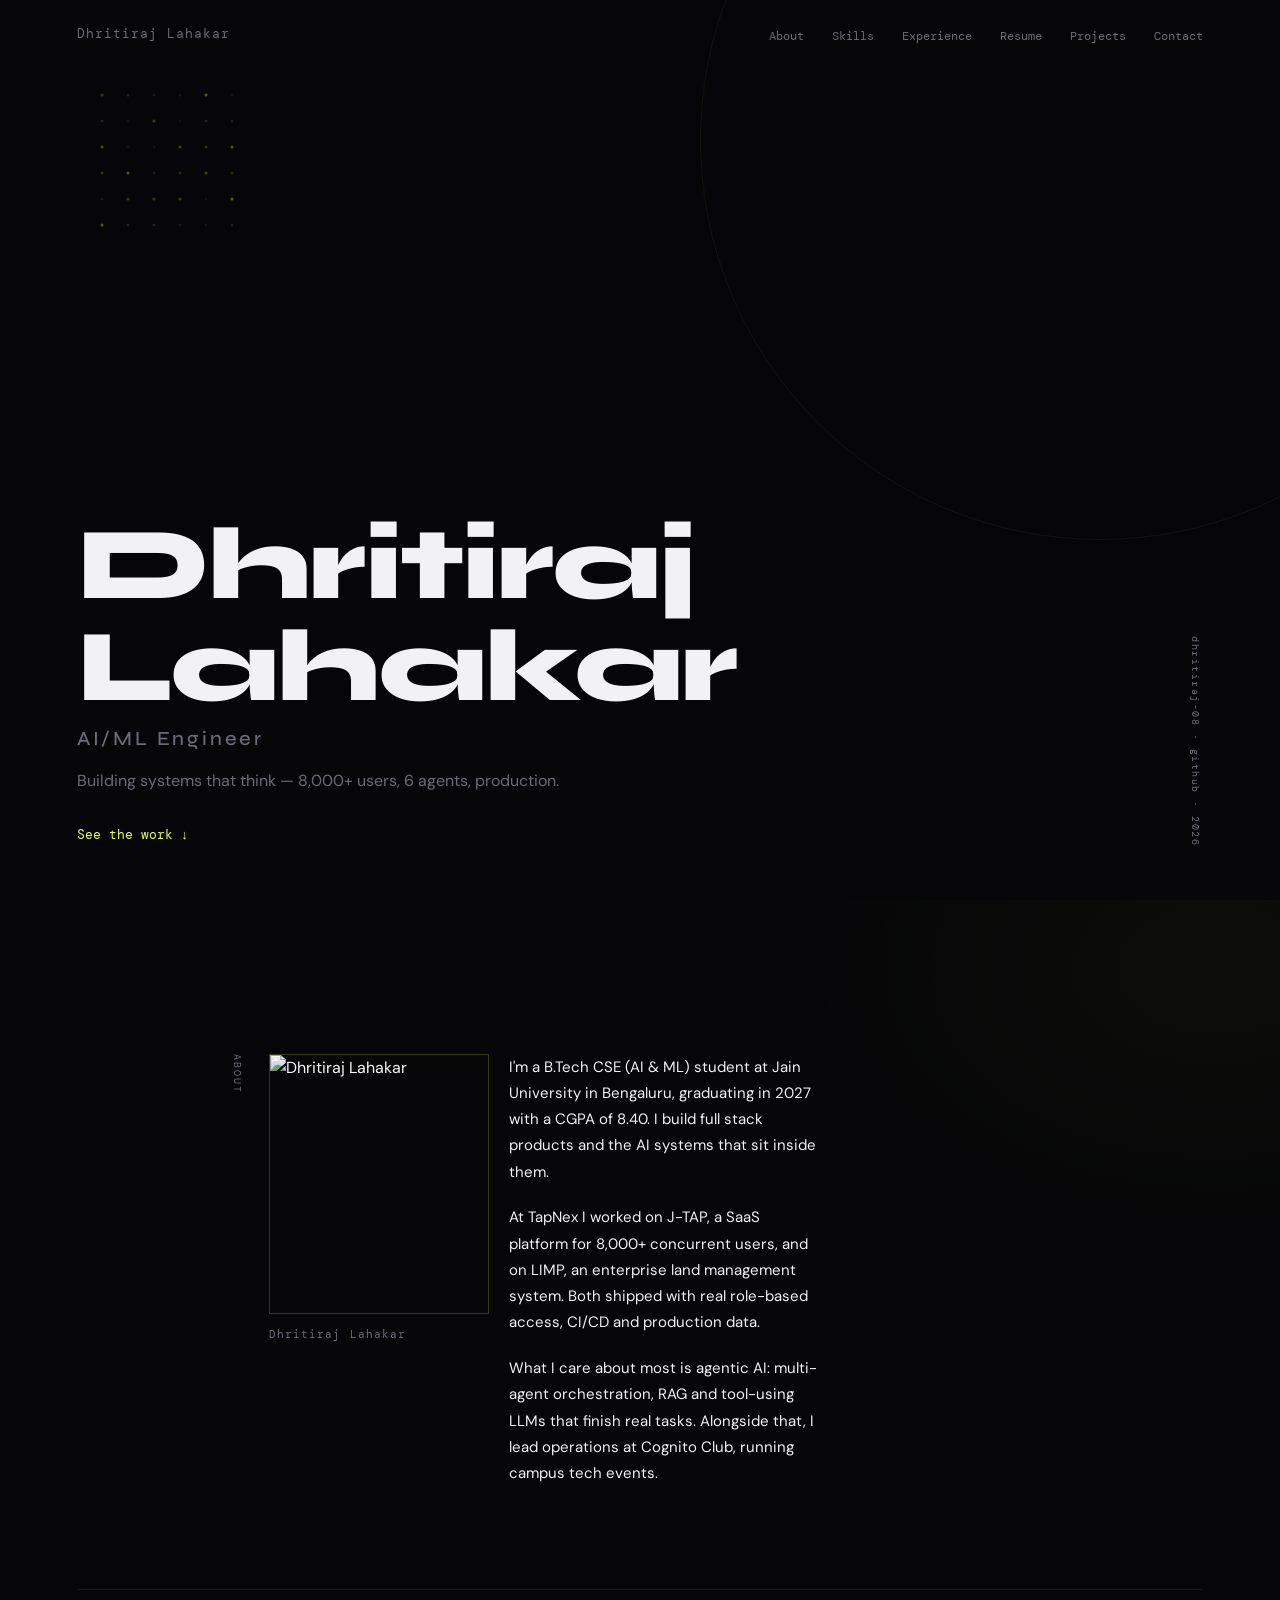
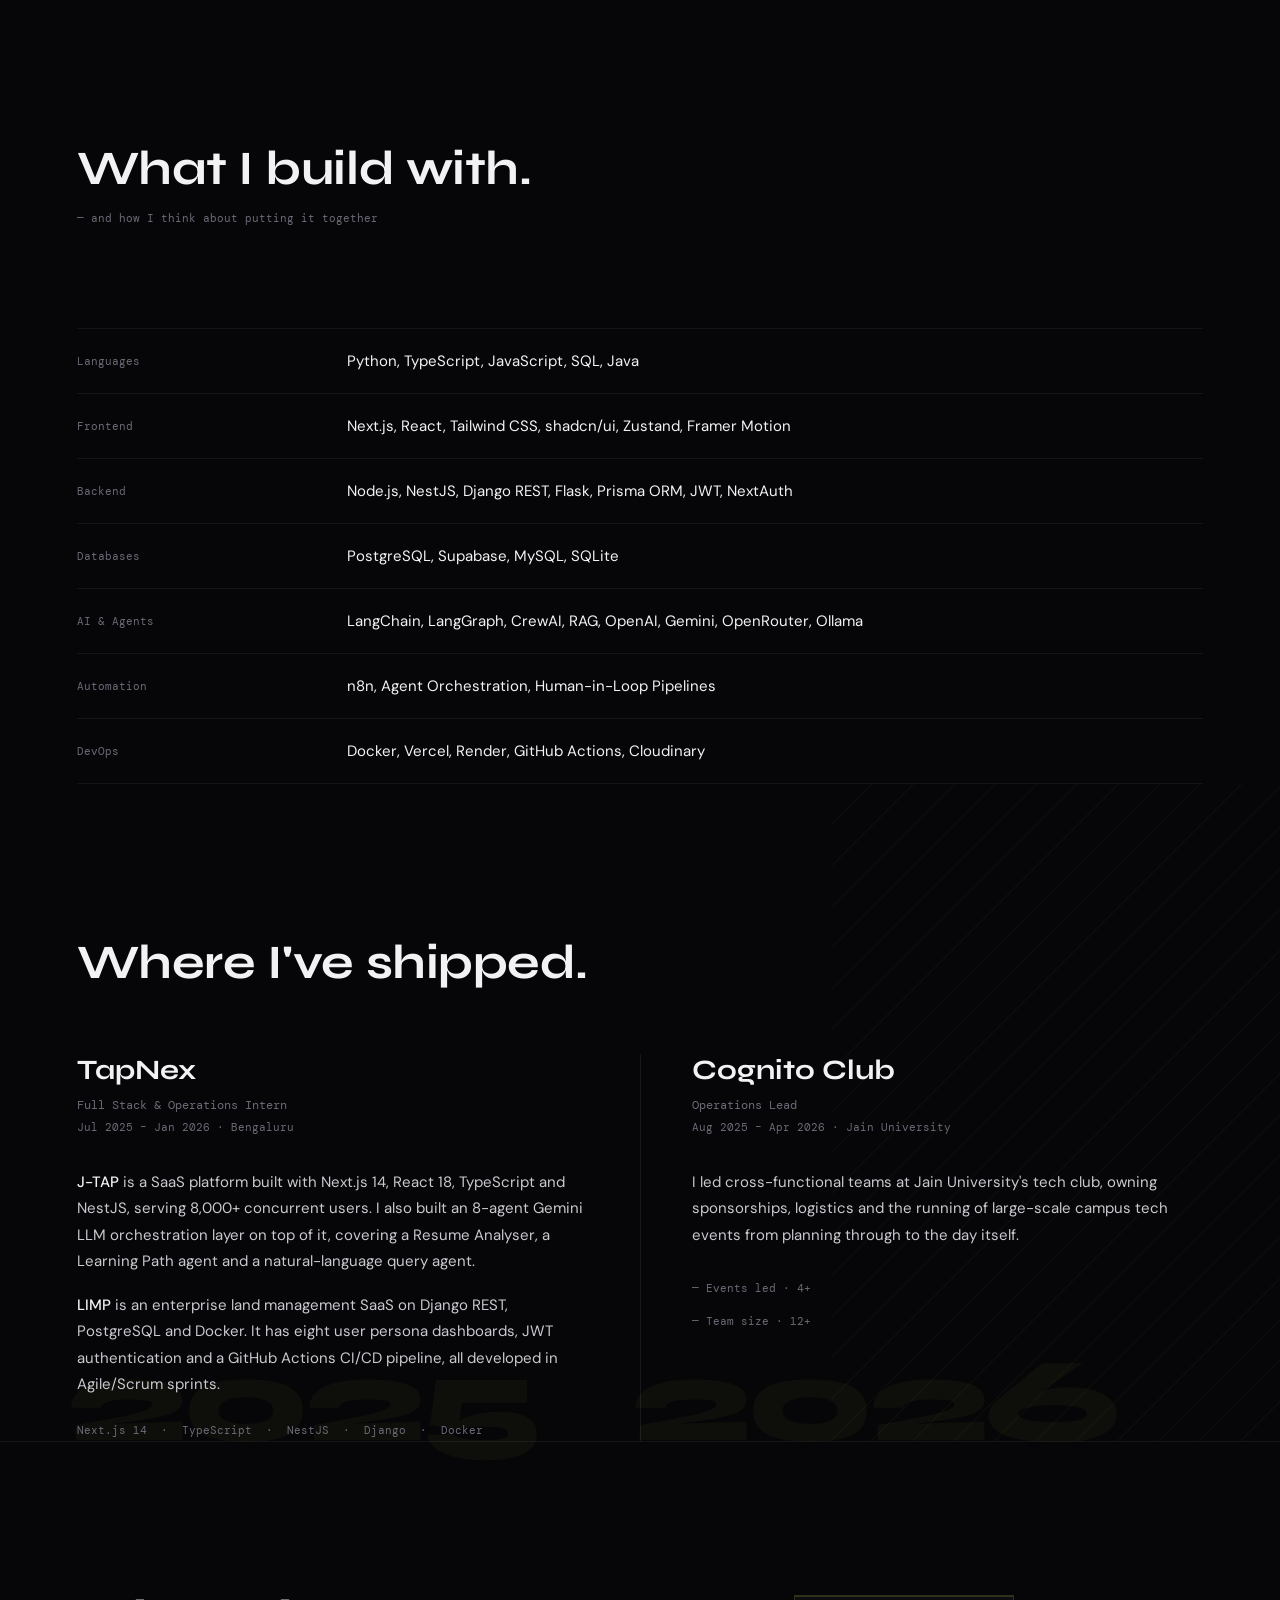
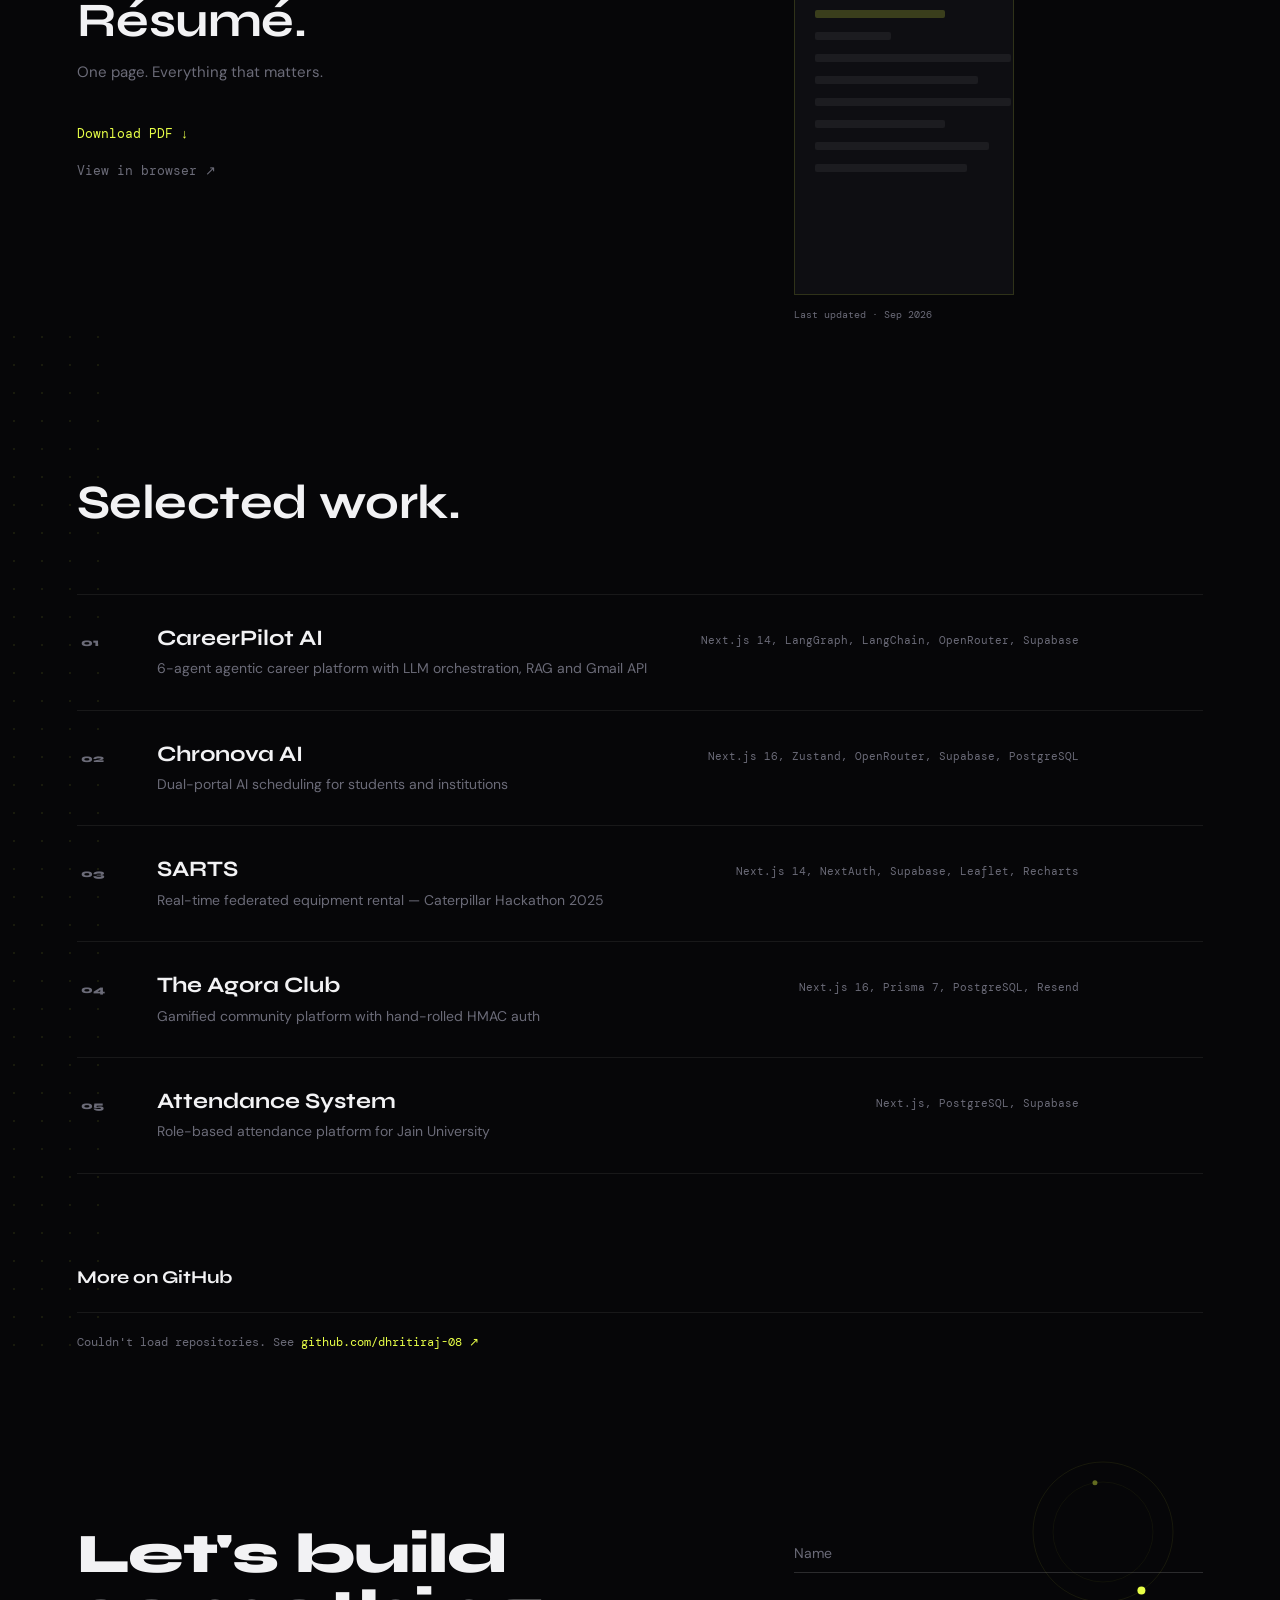
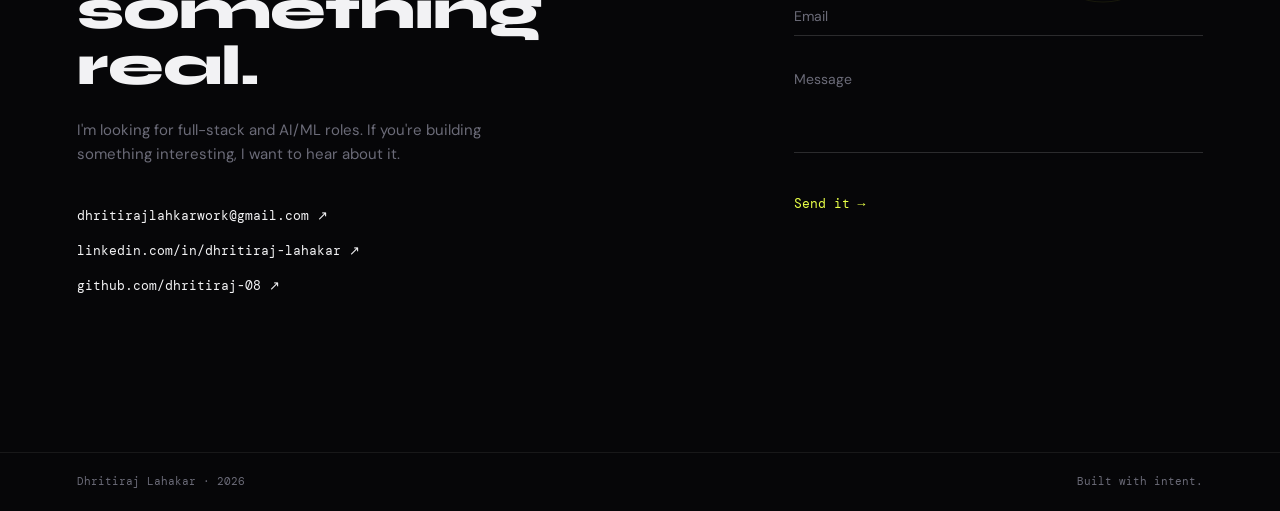
==== commit 619d248a: "add resume section, fix photo layout, improve 3D cube" ====
--- a/index.html
+++ b/index.html
@@ -78,12 +78,18 @@
 #about::before { content: ""; position: absolute; inset: 0; z-index: 0; pointer-events: none; background: radial-gradient(ellipse 600px 400px at 95% 10%, rgba(232,255,71,0.03) 0%, transparent 70%); }
 #about > * { position: relative; z-index: 1; }
 .about .label { grid-row: 1; grid-column: 1 / 3; writing-mode: vertical-rl; font-family: var(--mono); font-size: 10px; letter-spacing: 0.2em; color: var(--muted); }
-.about .photo { grid-row: 1; grid-column: 3 / 8; display: block; width: 160px; height: 160px; object-fit: cover; object-position: center top; border-radius: 4px; border: 1px solid rgba(232,255,71,0.3); margin-bottom: 16px; transition: border-color 300ms ease, box-shadow 300ms ease; font-family: var(--mono); font-size: 11px; color: var(--muted); }
-.about .photo:hover { border-color: #E8FF47; box-shadow: 0 0 24px rgba(232,255,71,0.15); }
-.about .bio { grid-row: 2; grid-column: 3 / 8; font-size: 17px; line-height: 1.75; max-width: 65ch; }
+.about .lead-row { grid-row: 1; grid-column: 3 / 9; display: flex; align-items: flex-start; gap: 20px; }
+.ph { flex: none; width: 220px; }
+.frame { position: relative; width: 220px; height: 260px; overflow: hidden; border: 1px solid rgba(232,255,71,0.2); transition: border-color 200ms ease; }
+.frame img { display: block; width: 100%; height: 100%; object-fit: cover; object-position: center top; filter: grayscale(20%) contrast(1.05); transition: filter 200ms ease; }
+.frame::after { content: ""; position: absolute; inset: 0; background: linear-gradient(to bottom, transparent 50%, rgba(6,6,8,0.6) 100%); pointer-events: none; }
+.frame:hover { border-color: rgba(232,255,71,0.5); }
+.frame:hover img { filter: grayscale(0%); }
+.cap { margin-top: 12px; font-family: var(--mono); font-size: 11px; letter-spacing: 0.1em; color: var(--muted); }
+.about .bio { flex: 1 1 0; min-width: 0; max-width: 420px; font-size: 15px; line-height: 1.75; color: var(--text); }
 .about .bio p + p { margin-top: 1.3em; }
-.side { grid-row: 1 / span 2; grid-column: 8 / 13; padding-left: 4vw; }
-#cube { display: block; width: 320px; max-width: 100%; height: auto; aspect-ratio: 320 / 280; margin: 0 0 0 auto; }
+.side { grid-row: 1; grid-column: 9 / 13; padding-left: 2vw; }
+#cube { display: block; width: 320px; max-width: 100%; height: auto; aspect-ratio: 1 / 1; margin: 0 0 0 auto; }
 .about-end { margin-top: clamp(60px, 8vw, 110px); }
 
 /* SKILLS */
@@ -121,6 +127,26 @@
 .col p + p { margin-top: 1.2em; }
 .col p b { font-weight: 500; color: var(--text); }
 
+/* RESUME */
+#resume { border-top: 1px solid rgba(255,255,255,0.06); padding-bottom: clamp(60px, 8vw, 110px); }
+.resume { display: grid; grid-template-columns: 6fr 4fr; column-gap: 8vw; align-items: start; }
+.resume .sub { margin-top: 12px; font-size: 15px; color: var(--muted); }
+.rlinks { margin-top: 40px; display: flex; flex-direction: column; align-items: flex-start; gap: 16px; font-family: var(--mono); font-size: 13px; }
+.rlinks .dl { color: var(--accent); letter-spacing: 0; transition: letter-spacing 200ms ease; }
+.rlinks .dl:hover { letter-spacing: 0.06em; }
+.rlinks .vw { color: var(--muted); transition: color 150ms; }
+.rlinks .vw:hover { color: var(--text); }
+.doc { position: relative; overflow: hidden; width: 220px; height: 300px; background: var(--surface); border: 1px solid rgba(232,255,71,0.15); transition: border-color 200ms ease, box-shadow 200ms ease; }
+.doc:hover { border-color: rgba(232,255,71,0.4); box-shadow: 0 0 30px rgba(232,255,71,0.06); }
+.doc i { display: block; height: 8px; border-radius: 2px; background: rgba(255,255,255,0.06); margin: 14px 20px; }
+.doc i:nth-child(1) { width: 60%; background: rgba(232,255,71,0.2); }
+.doc i:nth-child(2) { width: 35%; margin-top: 4px; }
+.doc i:nth-child(3) { width: 90%; } .doc i:nth-child(4) { width: 75%; } .doc i:nth-child(5) { width: 90%; }
+.doc i:nth-child(6) { width: 60%; } .doc i:nth-child(7) { width: 80%; } .doc i:nth-child(8) { width: 70%; }
+.doc::after { content: ""; position: absolute; left: 0; right: 0; top: 0; height: 1px; background: rgba(232,255,71,0.15); pointer-events: none; animation: docscan 3s linear infinite; }
+@keyframes docscan { from { top: 0; } to { top: 100%; } }
+.doc-cap { margin-top: 12px; font-family: var(--mono); font-size: 10px; color: var(--muted); }
+
 /* PROJECTS */
 #projects { position: relative; }
 #projects::before { content: ""; position: absolute; left: 0; top: 0; width: 120px; height: 100%; background-image: radial-gradient(rgba(232,255,71,0.08) 1px, transparent 1px); background-size: 28px 28px; pointer-events: none; z-index: 0; }
@@ -131,10 +157,10 @@
 .row .n { font-family: var(--head); font-weight: 800; font-size: 11px; color: var(--muted); padding-top: 9px; padding-left: 4px; }
 .row .name { transition: text-shadow 200ms ease; font-family: var(--head); font-weight: 700; font-size: 22px; line-height: 1.2; }
 .row:hover .name { text-shadow: 0 0 20px rgba(232,255,71,0.3); }
-.row .desc { margin-top: 6px; font-size: 14px; color: var(--muted); }
+.row .desc { margin-top: 6px; font-size: 14px; color: #6B6B78 !important; }
 .row .tech { font-family: var(--mono); font-size: 11px; line-height: 1.7; color: var(--muted); text-align: right; padding-top: 6px; }
 .row .go { font-family: var(--mono); font-size: 12px; color: var(--accent); text-align: right; padding-top: 6px; opacity: 0; transition: opacity 200ms ease; white-space: nowrap; }
-.row:hover .go, .row:focus-visible .go { opacity: 1; }
+.row:hover .go, .row .go:focus-visible { opacity: 1; }
 .more { margin-top: clamp(56px, 7vw, 96px); font-weight: 700; font-size: 18px; }
 .more + .list { margin-top: 20px; }
 .list.small .row { grid-template-columns: 56px minmax(0, 1fr) 84px; padding: 16px 16px 16px 0; }
@@ -175,7 +201,9 @@
   .vert { display: none; }
   .about { display: block; }
   .about .label { writing-mode: horizontal-tb; margin-bottom: 20px; }
-  .about .photo { margin-bottom: 24px; }
+  .about .lead-row { display: block; }
+  .ph, .frame { width: 100%; }
+  .about .bio { margin-top: 24px; max-width: none; }
   .side { padding-left: 0; margin-top: 48px; }
     th { width: 34%; padding-right: 10px; }
   td { font-size: 14px; }
@@ -188,6 +216,8 @@
   .list.small .row { grid-template-columns: 36px 1fr; }
   .list.small .go { grid-column: 2; }
   #orbit { display: none; }
+  .resume { display: block; }
+  .resume-r { margin-top: 48px; }
   .contact { display: block; }
   .contact h2 { font-size: 44px; }
   form { margin-top: 56px; }
@@ -196,7 +226,7 @@
 @media (hover: none) { .row .go { opacity: 1; } }
 @media (prefers-reduced-motion: reduce) {
   html { scroll-behavior: auto; }
-  h1 span, .rv, tr, th { animation: none; transition: none; opacity: 1; transform: none; }
+  h1 span, .rv, tr, th, .doc::after { animation: none; transition: none; opacity: 1; transform: none; }
   tr:hover { background-size: 0% 1px; }
 }
 </style>
@@ -209,6 +239,7 @@
     <li><a href="#about">About</a></li>
     <li><a href="#skills">Skills</a></li>
     <li><a href="#experience">Experience</a></li>
+    <li><a href="#resume">Resume</a></li>
     <li><a href="#projects">Projects</a></li>
     <li><a href="#contact">Contact</a></li>
   </ul>
@@ -226,14 +257,19 @@
 <section id="about" class="reveal">
   <div class="about">
     <div class="label">ABOUT</div>
-    <img class="photo" src="/static/img/profile.jpg" alt="Dhritiraj Lahakar" width="160" height="160" />
-    <div class="bio">
-      <p>I'm a B.Tech CSE (AI &amp; ML) student at Jain University in Bengaluru, graduating in 2027 with a CGPA of 8.40. I build full stack products and the AI systems that sit inside them.</p>
-      <p>At TapNex I worked on J-TAP, a SaaS platform for 8,000+ concurrent users, and on LIMP, an enterprise land management system. Both shipped with real role-based access, CI/CD and production data.</p>
-      <p>What I care about most is agentic AI: multi-agent orchestration, RAG and tool-using LLMs that finish real tasks. Alongside that, I lead operations at Cognito Club, running campus tech events.</p>
+    <div class="lead-row">
+      <div class="ph">
+        <div class="frame"><img src="/static/img/profile.jpg" alt="Dhritiraj Lahakar" width="220" height="260" /></div>
+        <div class="cap">Dhritiraj Lahakar</div>
+      </div>
+      <div class="bio">
+        <p>I'm a B.Tech CSE (AI &amp; ML) student at Jain University in Bengaluru, graduating in 2027 with a CGPA of 8.40. I build full stack products and the AI systems that sit inside them.</p>
+        <p>At TapNex I worked on J-TAP, a SaaS platform for 8,000+ concurrent users, and on LIMP, an enterprise land management system. Both shipped with real role-based access, CI/CD and production data.</p>
+        <p>What I care about most is agentic AI: multi-agent orchestration, RAG and tool-using LLMs that finish real tasks. Alongside that, I lead operations at Cognito Club, running campus tech events.</p>
+      </div>
     </div>
     <div class="side">
-      <canvas id="cube" width="320" height="280" aria-hidden="true"></canvas>
+      <canvas id="cube" width="320" height="320" aria-hidden="true"></canvas>
     </div>
   </div>
   <div class="hair about-end"></div>
@@ -279,6 +315,26 @@
   </div>
 </section>
 
+<section id="resume" class="reveal">
+  <div class="resume">
+    <div class="resume-l">
+      <h2 class="big">Résumé.</h2>
+      <p class="sub">One page. Everything that matters.</p>
+      <!-- Place resume PDF at:
+           C:\Dhritiraj Portfolio Website\staticfiles\resume.pdf
+           and main\static\resume.pdf -->
+      <div class="rlinks">
+        <a class="dl" href="/static/resume.pdf" download>Download PDF ↓</a>
+        <a class="vw" href="/static/resume.pdf" target="_blank" rel="noopener">View in browser ↗</a>
+      </div>
+    </div>
+    <div class="resume-r">
+      <div class="doc" aria-hidden="true"><i></i><i></i><i></i><i></i><i></i><i></i><i></i><i></i></div>
+      <div class="doc-cap">Last updated · Sep 2026</div>
+    </div>
+  </div>
+</section>
+
 <section id="projects" class="reveal">
   <h2 class="big">Selected work.</h2>
   <div class="list" id="featured"></div>
@@ -433,37 +489,60 @@
     let renderer;
     try { renderer = new THREE.WebGLRenderer({ canvas: cv, alpha: true, antialias: true }); } catch (err) { return; }
     renderer.setPixelRatio(Math.min(devicePixelRatio || 1, 2));
-    renderer.setSize(320, 280, false);
+    renderer.setSize(320, 320, false);
     renderer.setClearColor(0x000000, 0);
-    const scene = new THREE.Scene(), cam = new THREE.PerspectiveCamera(50, 320 / 280, 0.1, 50);
-    cam.position.z = 5; cam.lookAt(0, 0, 0);
-
-    const cube = new THREE.Mesh(new THREE.BoxGeometry(1.8, 1.8, 1.8), new THREE.MeshBasicMaterial({ color: 0xE8FF47, wireframe: true, transparent: true, opacity: 0.6 }));
-    scene.add(cube);
-
-    const orbs = [], og = new THREE.SphereGeometry(0.12, 8, 8), om = new THREE.MeshBasicMaterial({ color: 0xE8FF47 });
-    for (let i = 0; i < 3; i++) { const m = new THREE.Mesh(og, om); scene.add(m); orbs.push({ m, off: i * Math.PI * 2 / 3 }); }
-
-    const N = 40, pg = new THREE.SphereGeometry(0.04, 6, 6), pmat = new THREE.MeshBasicMaterial({ color: 0xE8FF47, transparent: true, opacity: 0.4 }), parts = [];
+    const scene = new THREE.Scene(), cam = new THREE.PerspectiveCamera(50, 1, 0.1, 50);
+    cam.position.z = 7; cam.lookAt(0, 0, 0);
+
+    const light = new THREE.PointLight(0xE8FF47, 1.5);
+    light.position.set(3, 3, 3);
+    scene.add(light);
+
+    // outer cube: lit surface + wireframe overlay, rotating together
+    const outer = new THREE.Group(), g1 = new THREE.BoxGeometry(2.2, 2.2, 2.2);
+    outer.add(new THREE.Mesh(g1, new THREE.MeshPhongMaterial({ color: 0x000000, emissive: 0x1a1a00, wireframe: false })));
+    outer.add(new THREE.Mesh(g1, new THREE.MeshBasicMaterial({ color: 0xE8FF47, wireframe: true, transparent: true, opacity: 0.7 })));
+    scene.add(outer);
+
+    // inner cube, counter-rotating
+    const inner = new THREE.Mesh(new THREE.BoxGeometry(1.2, 1.2, 1.2), new THREE.MeshBasicMaterial({ color: 0xE8FF47, wireframe: true, transparent: true, opacity: 0.3 }));
+    scene.add(inner);
+
+    // orbiting spheres, each with three fading ghost copies behind it
+    const R = 2.8, orbs = [], og = new THREE.SphereGeometry(0.15, 8, 8), om = new THREE.MeshBasicMaterial({ color: 0xE8FF47 });
+    const ghostMats = [0.8, 0.5, 0.25].map(o => new THREE.MeshBasicMaterial({ color: 0xE8FF47, transparent: true, opacity: o }));
+    for (let i = 0; i < 3; i++) {
+      const m = new THREE.Mesh(og, om); scene.add(m);
+      const ghosts = ghostMats.map(gm => { const gh = new THREE.Mesh(og, gm); scene.add(gh); return gh; });
+      orbs.push({ m, ghosts, off: i * Math.PI * 2 / 3 });
+    }
+
+    // particles
+    const N = 60, B = 4.0, pg = new THREE.SphereGeometry(0.04, 6, 6), pmat = new THREE.MeshBasicMaterial({ color: 0xE8FF47, transparent: true, opacity: 0.4 }), parts = [];
     for (let i = 0; i < N; i++) {
       const m = new THREE.Mesh(pg, pmat);
-      let v; do { v = new THREE.Vector3((Math.random() * 2 - 1) * 3.5, (Math.random() * 2 - 1) * 3.5, (Math.random() * 2 - 1) * 3.5); } while (v.length() > 3.5);
+      let v; do { v = new THREE.Vector3((Math.random() * 2 - 1) * B, (Math.random() * 2 - 1) * B, (Math.random() * 2 - 1) * B); } while (v.length() > B);
       m.position.copy(v); scene.add(m);
       parts.push({ m, v: new THREE.Vector3((Math.random() * 2 - 1) * 0.003, (Math.random() * 2 - 1) * 0.003, (Math.random() * 2 - 1) * 0.003) });
     }
 
     let angle = 0;
+    const put = (mesh, a, sec, off) => mesh.position.set(R * Math.cos(a), R * Math.sin(a), Math.sin(sec * 1.2 + off) * 0.5);
     function place(sec) {
-      orbs.forEach(o => { const a = angle + o.off; o.m.position.set(2.2 * Math.cos(a), 2.2 * Math.sin(a), Math.sin(sec * 1.2 + o.off) * 0.5); });
+      orbs.forEach(o => {
+        put(o.m, angle + o.off, sec, o.off);
+        o.ghosts.forEach((gh, j) => put(gh, angle + o.off - (j + 1) * 0.16, sec, o.off - (j + 1) * 0.2));
+      });
     }
     place(0);
     renderer.render(scene, cam);
     animate(cv, t => {
-      cube.rotation.x += 0.006; cube.rotation.y += 0.009;
+      outer.rotation.x += 0.008; outer.rotation.y += 0.012;
+      inner.rotation.x -= 0.005; inner.rotation.y -= 0.008;
       angle += 0.008; place(t / 1000);
       parts.forEach(p => {
         p.m.position.add(p.v);
-        ['x', 'y', 'z'].forEach(k => { if (p.m.position[k] > 3.5) p.m.position[k] = -3.5; else if (p.m.position[k] < -3.5) p.m.position[k] = 3.5; });
+        ['x', 'y', 'z'].forEach(k => { if (p.m.position[k] > B) p.m.position[k] = -B; else if (p.m.position[k] < -B) p.m.position[k] = B; });
       });
       scene.rotation.y += 0.002;
       renderer.render(scene, cam);
@@ -538,12 +617,12 @@
   ];
   const feat = document.getElementById('featured');
   feat.innerHTML = projects.map((p, i) => `
-    <a class="row" href="${p[3]}" target="_blank" rel="noopener">
+    <div class="row">
       <span class="n">${num(i)}</span>
       <div><div class="name">${esc(p[0])}</div><div class="desc">${esc(p[1])}</div></div>
       <div class="tech">${esc(p[2])}</div>
-      <span class="go">GitHub ↗</span>
-    </a>`).join('');
+      <a class="go" href="${p[3]}" target="_blank" rel="noopener">GitHub ↗</a>
+    </div>`).join('');
 
   watchNums(feat);
 
@@ -552,15 +631,16 @@
     .then(r => { if (!r.ok) throw 0; return r.json(); })
     .then(all => {
       const rows = feat.querySelectorAll('.row');
-      projects.forEach((p, i) => { const hit = all.find(r => p[4].test(r.name)); if (hit) rows[i].href = hit.html_url; });
-      const rest = all.filter(r => !r.fork && !projects.some(p => p[4].test(r.name)) && r.description && r.description.trim());
+      projects.forEach((p, i) => { const hit = all.find(r => p[4].test(r.name)); if (hit) rows[i].querySelector('.go').href = hit.html_url; });
+      const skip = ['dhritiraj_portfolio', 'dhritiraj-08', 'tushar_portfolio', 'practical-ml-coursera-prediction-assignment', 'amar-adda'];
+      const rest = all.filter(r => !r.fork && !projects.some(p => p[4].test(r.name)) && !skip.includes(r.name.toLowerCase()) && r.description && r.description.trim());
       if (!rest.length) { repos.innerHTML = '<div class="status">Everything else lives on <a href="https://github.com/dhritiraj-08" target="_blank" rel="noopener">github.com/dhritiraj-08 ↗</a></div>'; return; }
       repos.innerHTML = rest.map((r, i) => `
-        <a class="row" href="${esc(r.html_url)}" target="_blank" rel="noopener">
+        <div class="row">
           <span class="n">${num(i)}</span>
           <div><div class="name">${esc(r.name)}</div><div class="desc">${esc(r.description)}</div></div>
-          <span class="go">GitHub ↗</span>
-        </a>`).join('');
+          <a class="go" href="${esc(r.html_url)}" target="_blank" rel="noopener">GitHub ↗</a>
+        </div>`).join('');
       watchNums(repos);
     })
     .catch(() => { repos.innerHTML = '<div class="status">Couldn\'t load repositories. See <a href="https://github.com/dhritiraj-08" target="_blank" rel="noopener">github.com/dhritiraj-08 ↗</a></div>'; });
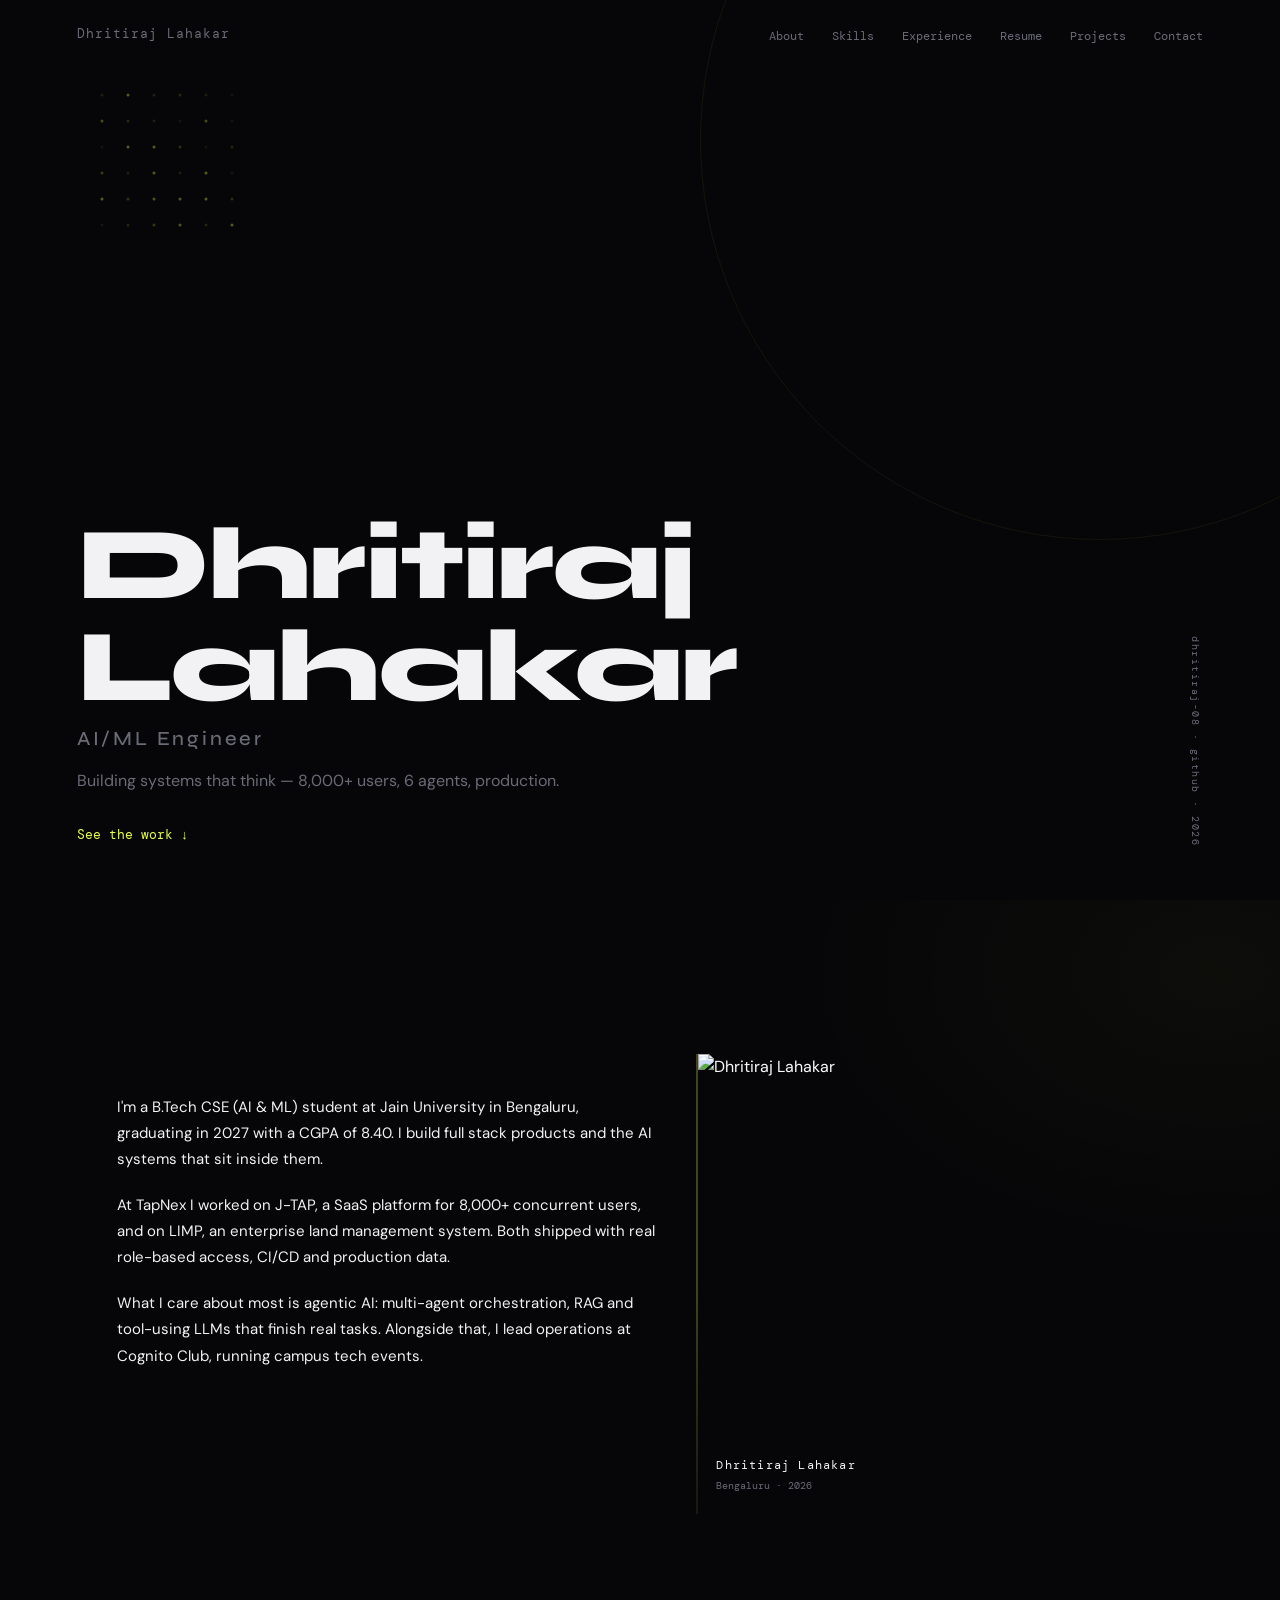
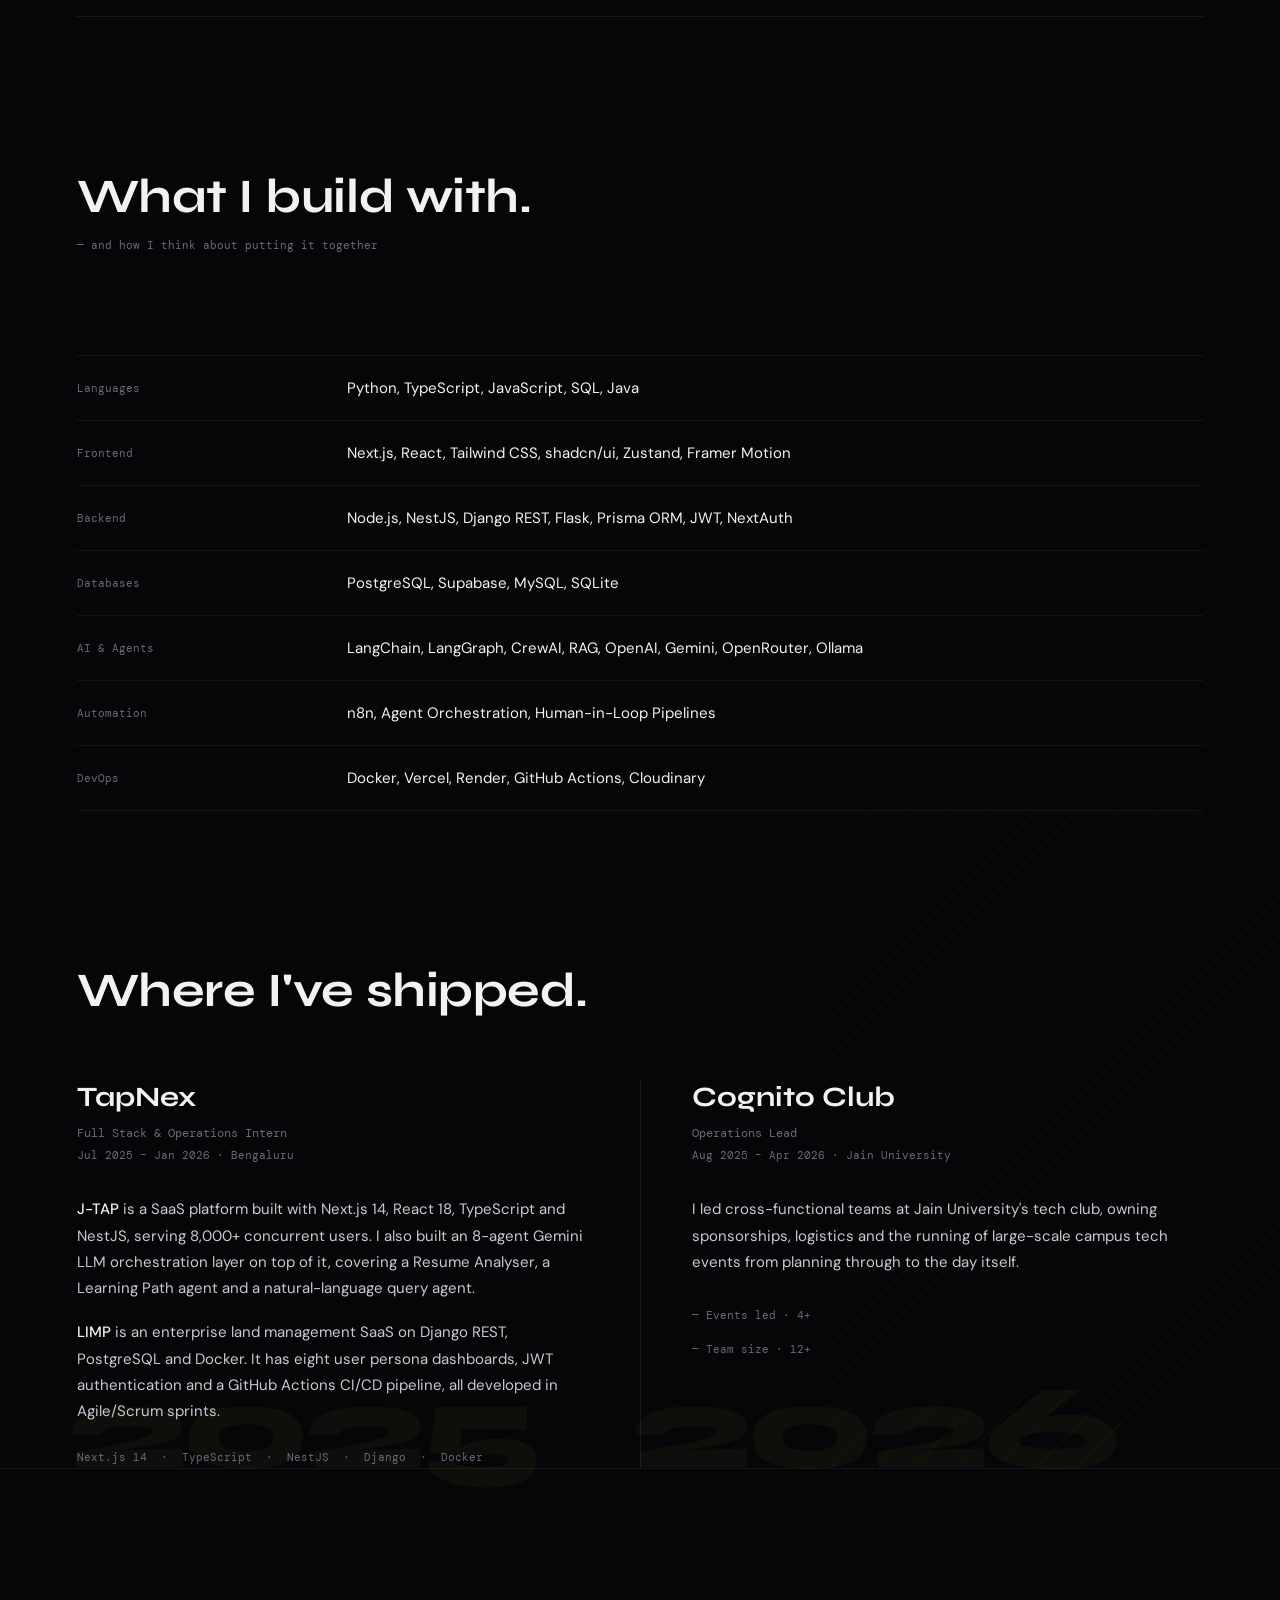
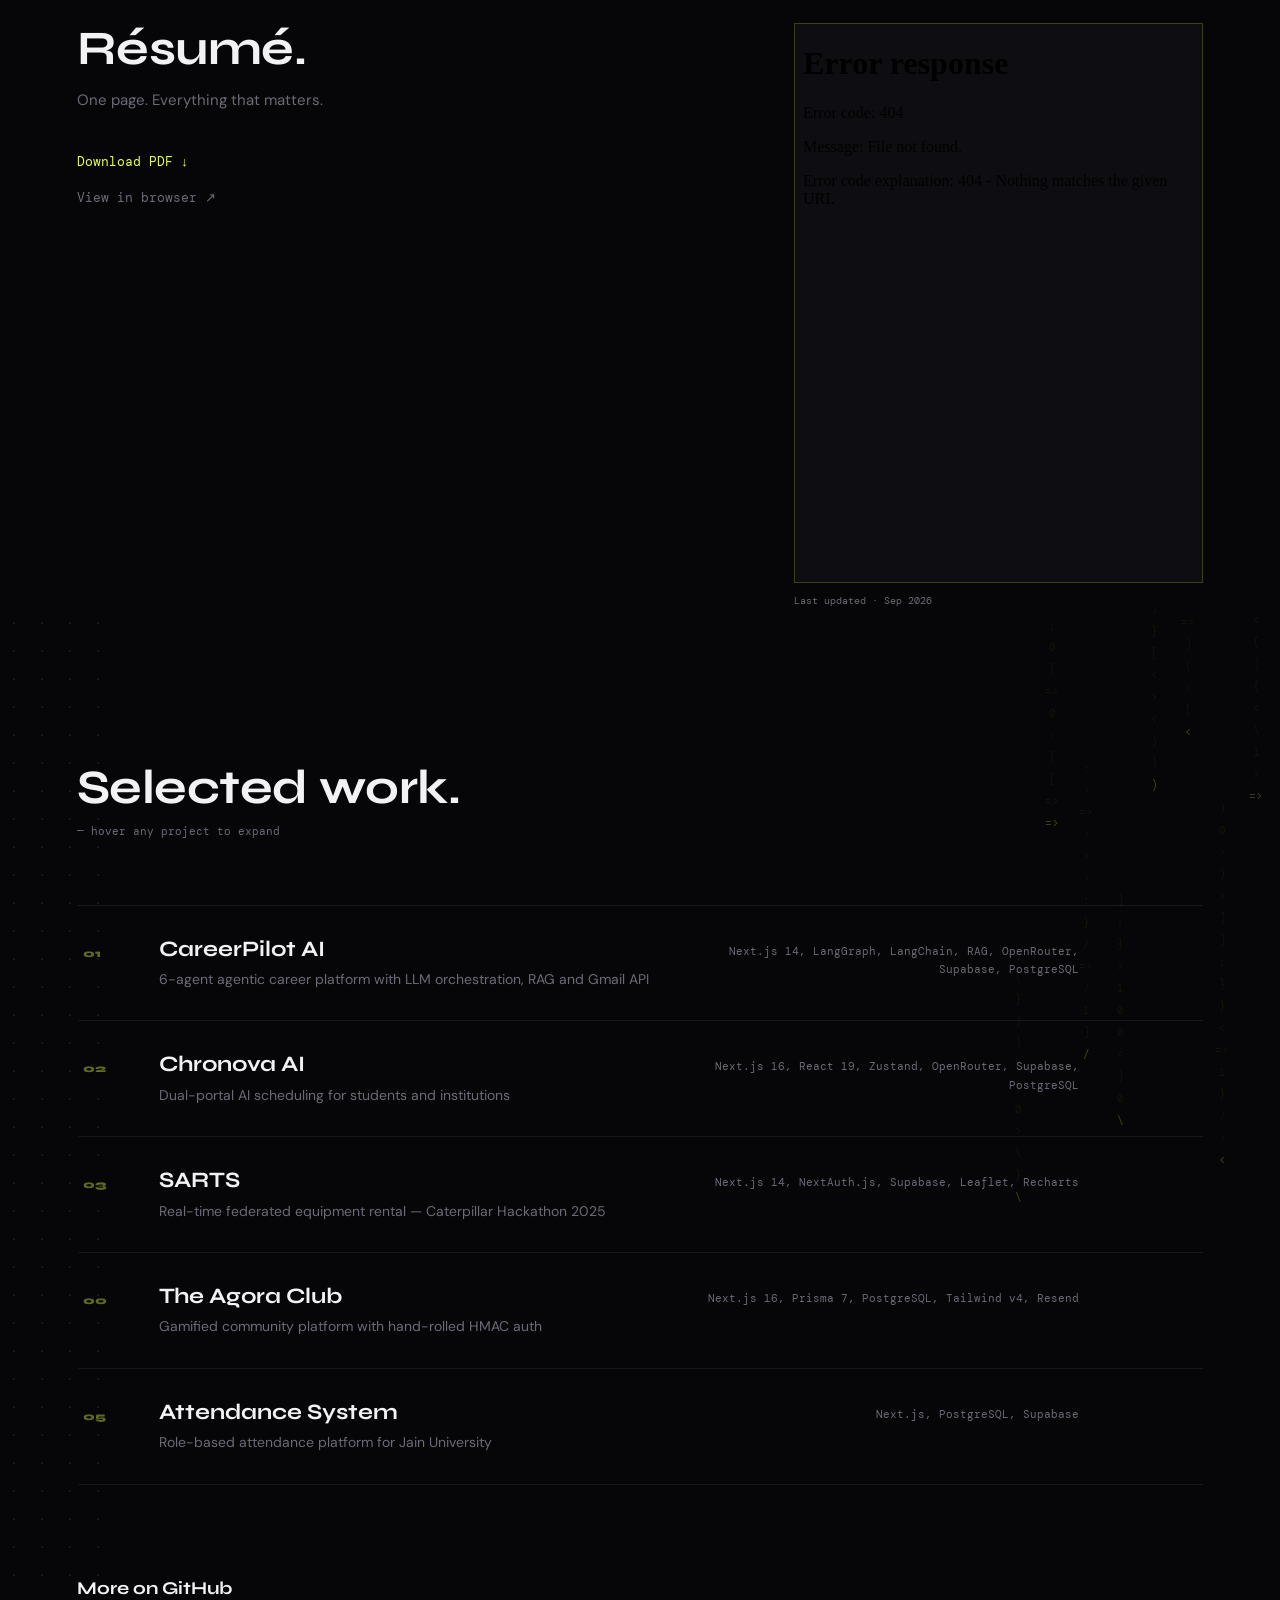
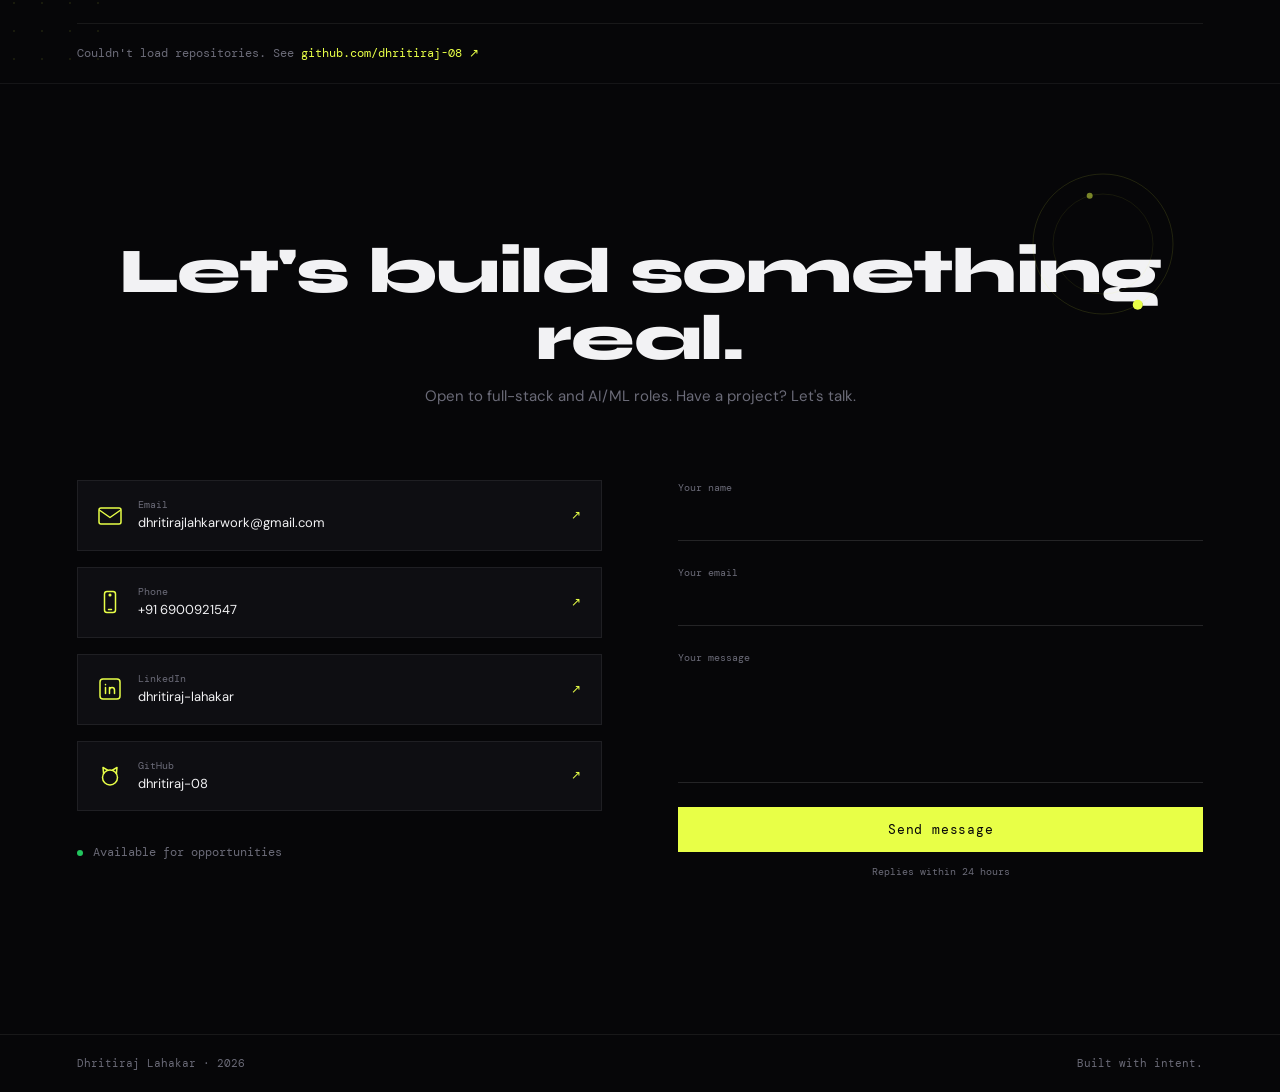
==== commit f49fde0b: "redesign contact, projects expanded, resume embed, about layout" ====
--- a/index.html
+++ b/index.html
@@ -74,22 +74,19 @@
 
 /* ABOUT */
 #about { padding-bottom: clamp(60px, 8vw, 110px); }
-.about { display: grid; grid-template-columns: repeat(12, 1fr); column-gap: 24px; }
+.about { display: grid; grid-template-columns: minmax(0, 55fr) minmax(0, 45fr); align-items: start; }
 #about::before { content: ""; position: absolute; inset: 0; z-index: 0; pointer-events: none; background: radial-gradient(ellipse 600px 400px at 95% 10%, rgba(232,255,71,0.03) 0%, transparent 70%); }
 #about > * { position: relative; z-index: 1; }
-.about .label { grid-row: 1; grid-column: 1 / 3; writing-mode: vertical-rl; font-family: var(--mono); font-size: 10px; letter-spacing: 0.2em; color: var(--muted); }
-.about .lead-row { grid-row: 1; grid-column: 3 / 9; display: flex; align-items: flex-start; gap: 20px; }
-.ph { flex: none; width: 220px; }
-.frame { position: relative; width: 220px; height: 260px; overflow: hidden; border: 1px solid rgba(232,255,71,0.2); transition: border-color 200ms ease; }
-.frame img { display: block; width: 100%; height: 100%; object-fit: cover; object-position: center top; filter: grayscale(20%) contrast(1.05); transition: filter 200ms ease; }
-.frame::after { content: ""; position: absolute; inset: 0; background: linear-gradient(to bottom, transparent 50%, rgba(6,6,8,0.6) 100%); pointer-events: none; }
-.frame:hover { border-color: rgba(232,255,71,0.5); }
-.frame:hover img { filter: grayscale(0%); }
-.cap { margin-top: 12px; font-family: var(--mono); font-size: 11px; letter-spacing: 0.1em; color: var(--muted); }
-.about .bio { flex: 1 1 0; min-width: 0; max-width: 420px; font-size: 15px; line-height: 1.75; color: var(--text); }
+.about-l { position: relative; min-height: 400px; }
+#cube { position: absolute; inset: 0; width: 100%; height: 100%; display: block; pointer-events: none; z-index: 0; }
+.about .bio { position: relative; z-index: 1; padding: 40px; font-size: 15px; line-height: 1.75; color: var(--text); }
 .about .bio p + p { margin-top: 1.3em; }
-.side { grid-row: 1; grid-column: 9 / 13; padding-left: 2vw; }
-#cube { display: block; width: 320px; max-width: 100%; height: auto; aspect-ratio: 1 / 1; margin: 0 0 0 auto; }
+.about-r { position: relative; }
+.about-r img { display: block; width: 100%; height: 460px; object-fit: cover; object-position: center top; filter: grayscale(15%) contrast(1.08); border-left: 2px solid rgba(232,255,71,0.25); }
+.about-r::after { content: ""; position: absolute; inset: 0; background: linear-gradient(to top, rgba(6,6,8,0.7) 0%, transparent 50%); pointer-events: none; }
+.about-r .tag { position: absolute; z-index: 1; left: 20px; bottom: 20px; font-family: var(--mono); }
+.about-r .tag b { display: block; font-weight: 400; font-size: 12px; letter-spacing: 0.1em; color: var(--text); }
+.about-r .tag span { display: block; margin-top: 2px; font-size: 10px; color: var(--muted); }
 .about-end { margin-top: clamp(60px, 8vw, 110px); }
 
 /* SKILLS */
@@ -136,25 +133,21 @@
 .rlinks .dl:hover { letter-spacing: 0.06em; }
 .rlinks .vw { color: var(--muted); transition: color 150ms; }
 .rlinks .vw:hover { color: var(--text); }
-.doc { position: relative; overflow: hidden; width: 220px; height: 300px; background: var(--surface); border: 1px solid rgba(232,255,71,0.15); transition: border-color 200ms ease, box-shadow 200ms ease; }
-.doc:hover { border-color: rgba(232,255,71,0.4); box-shadow: 0 0 30px rgba(232,255,71,0.06); }
-.doc i { display: block; height: 8px; border-radius: 2px; background: rgba(255,255,255,0.06); margin: 14px 20px; }
-.doc i:nth-child(1) { width: 60%; background: rgba(232,255,71,0.2); }
-.doc i:nth-child(2) { width: 35%; margin-top: 4px; }
-.doc i:nth-child(3) { width: 90%; } .doc i:nth-child(4) { width: 75%; } .doc i:nth-child(5) { width: 90%; }
-.doc i:nth-child(6) { width: 60%; } .doc i:nth-child(7) { width: 80%; } .doc i:nth-child(8) { width: 70%; }
-.doc::after { content: ""; position: absolute; left: 0; right: 0; top: 0; height: 1px; background: rgba(232,255,71,0.15); pointer-events: none; animation: docscan 3s linear infinite; }
-@keyframes docscan { from { top: 0; } to { top: 100%; } }
-.doc-cap { margin-top: 12px; font-family: var(--mono); font-size: 10px; color: var(--muted); }
+.resume-r iframe { display: block; width: 420px; max-width: 100%; height: 560px; border: 1px solid rgba(232,255,71,0.2); border-radius: 0; background: var(--surface); transition: border-color 200ms ease; }
+.resume-r iframe:hover { border-color: rgba(232,255,71,0.45); }
+.doc-cap { margin-top: 10px; font-family: var(--mono); font-size: 10px; color: var(--muted); }
 
 /* PROJECTS */
 #projects { position: relative; }
 #projects::before { content: ""; position: absolute; left: 0; top: 0; width: 120px; height: 100%; background-image: radial-gradient(rgba(232,255,71,0.08) 1px, transparent 1px); background-size: 28px 28px; pointer-events: none; z-index: 0; }
 #projects > * { position: relative; z-index: 1; }
+#projects > #codes { position: absolute; right: 0; top: 0; width: 280px; height: 100%; z-index: 0; pointer-events: none; }
+.hint { margin-top: 8px; font-family: var(--mono); font-size: 11px; color: var(--muted); }
 .list { margin-top: clamp(36px, 5vw, 64px); border-top: 1px solid var(--line); }
 .row { display: grid; grid-template-columns: 56px minmax(0, 1.3fr) minmax(0, 1fr) 84px; column-gap: 24px; align-items: start; padding: 30px 16px 30px 0; border-bottom: 1px solid var(--line); transition: background 200ms ease; position: relative; }
 .row:hover { background: rgba(232,255,71,0.03); }
-.row .n { font-family: var(--head); font-weight: 800; font-size: 11px; color: var(--muted); padding-top: 9px; padding-left: 4px; }
+.row .n { font-family: var(--head); font-weight: 800; font-size: 11px; color: var(--accent); opacity: 0.4; transition: opacity 200ms ease; padding-top: 9px; padding-left: 4px; }
+.row:hover .n { opacity: 1; }
 .row .name { transition: text-shadow 200ms ease; font-family: var(--head); font-weight: 700; font-size: 22px; line-height: 1.2; }
 .row:hover .name { text-shadow: 0 0 20px rgba(232,255,71,0.3); }
 .row .desc { margin-top: 6px; font-size: 14px; color: #6B6B78 !important; }
@@ -167,24 +160,45 @@
 .list.small .n { padding-top: 3px; }
 .list.small .name { font-size: 15px; }
 .list.small .desc { font-family: var(--body); font-size: 13px; margin-top: 2px; }
-.list.small .go { padding-top: 2px; }
+.list.small .go { padding-top: 2px; font-size: 11px; color: var(--muted); opacity: 1; transition: color 150ms; }
+.list.small .go:hover { color: var(--accent); }
+/* featured rows: expand on hover */
+#featured .row { border-left: 2px solid transparent; transition: background 200ms ease, border-color 200ms ease, padding-left 200ms ease; }
+#featured .row:hover, #featured .row:focus-within { border-left-color: #E8FF47; padding-left: 18px; background: rgba(232,255,71,0.02); }
+#featured .row:hover .name { text-shadow: 0 0 20px rgba(232,255,71,0.25); }
+#featured .row:focus-within .go { opacity: 1; }
+.xp { max-height: 0; overflow: hidden; opacity: 0; transform: translateY(8px); transition: max-height 600ms ease, opacity 300ms ease, transform 300ms ease; }
+#featured .row:hover .xp, #featured .row:focus-within .xp { max-height: 280px; opacity: 1; transform: none; }
+.xp p { margin-top: 14px; font-size: 14px; line-height: 1.7; color: #C9C9D0; }
+.xp .live { display: inline-block; margin-top: 10px; font-family: var(--mono); font-size: 12px; color: var(--accent); }
 .status { padding: 20px 0; font-family: var(--mono); font-size: 12px; color: var(--muted); }
 .status a { color: var(--accent); }
 
 /* CONTACT */
-#contact { position: relative; }
+#contact { position: relative; border-top: 1px solid rgba(255,255,255,0.06); }
 #orbit { position: absolute; top: 60px; right: 6vw; width: 200px; height: 200px; pointer-events: none; }
-.contact { display: grid; grid-template-columns: 6fr 4fr; column-gap: 8vw; }
-.contact h2 { font-weight: 800; font-size: 56px; line-height: 1; letter-spacing: -0.02em; }
-.contact .lead { margin-top: 24px; font-size: 15px; color: var(--muted); max-width: 44ch; }
-.contact .links { margin-top: 40px; display: flex; flex-direction: column; gap: 12px; align-items: flex-start; }
-.contact .links a { font-family: var(--mono); font-size: 13px; background: linear-gradient(#E8FF47, #E8FF47) no-repeat left bottom / 0% 1px; padding-bottom: 2px; transition: color 150ms, background-size 300ms ease; }
-.contact .links a:hover { color: var(--accent); background-size: 100% 1px; }
-form { padding-top: 10px; display: flex; flex-direction: column; gap: 26px; }
-form input, form textarea { width: 100%; background: transparent; border: 0; border-bottom: 1px solid rgba(255,255,255,0.15); border-radius: 0; padding: 8px 0 10px; font: 400 14px var(--body); color: var(--text); resize: none; }
-form input::placeholder, form textarea::placeholder { color: var(--muted); }
-form input:focus, form textarea:focus { outline: none; border-bottom-color: var(--accent); }
-form button { align-self: flex-start; margin-top: 16px; background: none; border: 0; padding: 0; cursor: pointer; font: 400 13px var(--mono); color: var(--accent); }
+.ctop { text-align: center; }
+.ctop h2 { font-weight: 800; font-size: clamp(36px, 5vw, 64px); line-height: 1.05; letter-spacing: -0.02em; color: var(--text); }
+.ctop p { margin-top: 12px; font-size: 15px; color: var(--muted); }
+.ccols { display: grid; grid-template-columns: minmax(0, 1fr) minmax(0, 1fr); column-gap: 6vw; align-items: start; margin-top: clamp(40px, 6vw, 72px); }
+.cards { display: flex; flex-direction: column; gap: 16px; }
+.card { display: flex; align-items: center; gap: 16px; padding: 16px 20px; border: 1px solid rgba(255,255,255,0.07); background: var(--surface); cursor: pointer; transition: border-color 200ms, background 200ms; }
+.card:hover { border-color: rgba(232,255,71,0.4); background: rgba(232,255,71,0.03); }
+.card svg { flex: none; width: 24px; height: 24px; fill: none; stroke: #E8FF47; stroke-width: 1.5; stroke-linecap: round; stroke-linejoin: round; }
+.card .t { min-width: 0; }
+.card .t small { display: block; font-family: var(--mono); font-size: 10px; color: var(--muted); }
+.card .t span { display: block; font-size: 13px; color: var(--text); overflow-wrap: anywhere; }
+.card .arr { margin-left: auto; font-family: var(--mono); font-size: 12px; color: var(--accent); }
+.avail { display: flex; align-items: center; gap: 10px; margin-top: 32px; font-family: var(--mono); font-size: 12px; color: var(--muted); }
+.avail i { width: 6px; height: 6px; border-radius: 50%; background: #22C55E; animation: pulse 2s ease-in-out infinite; }
+@keyframes pulse { 0%, 100% { transform: scale(1); } 50% { transform: scale(1.4); } }
+.cform label { display: block; margin-bottom: 6px; font-family: var(--mono); font-size: 10px; color: var(--muted); }
+.cform .f + .f { margin-top: 24px; }
+.cform input, .cform textarea { display: block; width: 100%; background: transparent; border: 0; border-bottom: 1px solid rgba(255,255,255,0.12); border-radius: 0; padding: 10px 0; color: var(--text); font: 400 14px var(--body); outline: none; resize: none; transition: border-bottom-color 150ms; }
+.cform input:focus, .cform textarea:focus { border-bottom-color: #E8FF47; }
+.cform button { display: block; width: 100%; margin-top: 24px; padding: 14px 0; background: #E8FF47; color: #060608; border: 0; border-radius: 0; font: 400 13px var(--mono); letter-spacing: 0.06em; cursor: pointer; transition: background 150ms; }
+.cform button:hover { background: #F5FF6B; }
+.cform .note { margin-top: 12px; text-align: center; font-family: var(--mono); font-size: 10px; color: var(--muted); }
 .sr { position: absolute; width: 1px; height: 1px; overflow: hidden; clip: rect(0 0 0 0); }
 
 /* FOOTER */
@@ -199,12 +213,10 @@
   nav ul a { font-size: 11px; }
   h1 { font-size: clamp(40px, 9vw, 90px); }
   .vert { display: none; }
-  .about { display: block; }
-  .about .label { writing-mode: horizontal-tb; margin-bottom: 20px; }
-  .about .lead-row { display: block; }
-  .ph, .frame { width: 100%; }
-  .about .bio { margin-top: 24px; max-width: none; }
-  .side { padding-left: 0; margin-top: 48px; }
+  .about { grid-template-columns: 1fr; }
+  .about-r { order: -1; }
+  .about-r img { height: 280px; }
+  .about .bio { padding: 32px 22px; }
     th { width: 34%; padding-right: 10px; }
   td { font-size: 14px; }
   .cols { display: block; }
@@ -218,15 +230,16 @@
   #orbit { display: none; }
   .resume { display: block; }
   .resume-r { margin-top: 48px; }
-  .contact { display: block; }
-  .contact h2 { font-size: 44px; }
-  form { margin-top: 56px; }
+  .resume-r iframe { width: 100%; height: 420px; }
+  .ccols { display: block; }
+  .cform { margin-top: 48px; }
   footer { flex-direction: column; }
 }
 @media (hover: none) { .row .go { opacity: 1; } }
+@media (hover: none), (max-width: 767px) { #featured .xp { max-height: none; opacity: 1; transform: none; } }
 @media (prefers-reduced-motion: reduce) {
   html { scroll-behavior: auto; }
-  h1 span, .rv, tr, th, .doc::after { animation: none; transition: none; opacity: 1; transform: none; }
+  h1 span, .rv, tr, th, .avail i { animation: none; transition: none; opacity: 1; transform: none; }
   tr:hover { background-size: 0% 1px; }
 }
 </style>
@@ -256,20 +269,17 @@
 
 <section id="about" class="reveal">
   <div class="about">
-    <div class="label">ABOUT</div>
-    <div class="lead-row">
-      <div class="ph">
-        <div class="frame"><img src="/static/img/profile.jpg" alt="Dhritiraj Lahakar" width="220" height="260" /></div>
-        <div class="cap">Dhritiraj Lahakar</div>
-      </div>
+    <div class="about-l">
+      <canvas id="cube" aria-hidden="true"></canvas>
       <div class="bio">
         <p>I'm a B.Tech CSE (AI &amp; ML) student at Jain University in Bengaluru, graduating in 2027 with a CGPA of 8.40. I build full stack products and the AI systems that sit inside them.</p>
         <p>At TapNex I worked on J-TAP, a SaaS platform for 8,000+ concurrent users, and on LIMP, an enterprise land management system. Both shipped with real role-based access, CI/CD and production data.</p>
         <p>What I care about most is agentic AI: multi-agent orchestration, RAG and tool-using LLMs that finish real tasks. Alongside that, I lead operations at Cognito Club, running campus tech events.</p>
       </div>
     </div>
-    <div class="side">
-      <canvas id="cube" width="320" height="320" aria-hidden="true"></canvas>
+    <div class="about-r">
+      <img src="/static/img/profile.jpg" alt="Dhritiraj Lahakar" width="600" height="460" />
+      <div class="tag"><b>Dhritiraj Lahakar</b><span>Bengaluru · 2026</span></div>
     </div>
   </div>
   <div class="hair about-end"></div>
@@ -329,14 +339,16 @@
       </div>
     </div>
     <div class="resume-r">
-      <div class="doc" aria-hidden="true"><i></i><i></i><i></i><i></i><i></i><i></i><i></i><i></i></div>
+      <iframe src="/static/resume.pdf" title="Résumé PDF preview"></iframe>
       <div class="doc-cap">Last updated · Sep 2026</div>
     </div>
   </div>
 </section>
 
 <section id="projects" class="reveal">
+  <canvas id="codes" aria-hidden="true"></canvas>
   <h2 class="big">Selected work.</h2>
+  <p class="hint">— hover any project to expand</p>
   <div class="list" id="featured"></div>
   <h3 class="more">More on GitHub</h3>
   <div class="list small" id="repos"><div class="status">Loading repositories…</div></div>
@@ -344,21 +356,38 @@
 
 <section id="contact" class="reveal">
   <canvas id="orbit" width="200" height="200" aria-hidden="true"></canvas>
-  <div class="contact">
+  <div class="ctop">
+    <h2>Let's build something real.</h2>
+    <p>Open to full-stack and AI/ML roles. Have a project? Let's talk.</p>
+  </div>
+  <div class="ccols">
     <div>
-      <h2>Let's build<br>something<br>real.</h2>
-      <p class="lead">I'm looking for full-stack and AI/ML roles. If you're building something interesting, I want to hear about it.</p>
-      <div class="links">
-        <a href="mailto:dhritirajlahkarwork@gmail.com">dhritirajlahkarwork@gmail.com ↗</a>
-        <a href="https://linkedin.com/in/dhritiraj-lahakar" target="_blank" rel="noopener">linkedin.com/in/dhritiraj-lahakar ↗</a>
-        <a href="https://github.com/dhritiraj-08" target="_blank" rel="noopener">github.com/dhritiraj-08 ↗</a>
+      <div class="cards">
+        <a class="card" href="mailto:dhritirajlahkarwork@gmail.com">
+          <svg viewBox="0 0 24 24" aria-hidden="true"><rect x="1" y="4" width="22" height="16" rx="2"/><path d="M2 6.5 12 13.5 22 6.5"/></svg>
+          <div class="t"><small>Email</small><span>dhritirajlahkarwork@gmail.com</span></div><span class="arr">↗</span>
+        </a>
+        <a class="card" href="tel:+916900921547">
+          <svg viewBox="0 0 24 24" aria-hidden="true"><rect x="6.5" y="1.5" width="11" height="21" rx="2.5"/><circle cx="12" cy="5" r="0.8"/><path d="M10.5 19.5h3"/></svg>
+          <div class="t"><small>Phone</small><span>+91 6900921547</span></div><span class="arr">↗</span>
+        </a>
+        <a class="card" href="https://linkedin.com/in/dhritiraj-lahakar" target="_blank" rel="noopener">
+          <svg viewBox="0 0 24 24" aria-hidden="true"><rect x="2" y="2" width="20" height="20" rx="3"/><path d="M7.5 10.5v6M7.5 7.6v.1M11.5 16.5v-6M11.5 13c0-1.6 1.2-2.5 2.6-2.5s2.4.9 2.4 2.6v3.4"/></svg>
+          <div class="t"><small>LinkedIn</small><span>dhritiraj-lahakar</span></div><span class="arr">↗</span>
+        </a>
+        <a class="card" href="https://github.com/dhritiraj-08" target="_blank" rel="noopener">
+          <svg viewBox="0 0 24 24" aria-hidden="true"><circle cx="12" cy="13.5" r="7.5"/><path d="M5.6 9.6 5 3.5l4.6 2.6M18.4 9.6 19 3.5l-4.6 2.6"/></svg>
+          <div class="t"><small>GitHub</small><span>dhritiraj-08</span></div><span class="arr">↗</span>
+        </a>
       </div>
+      <div class="avail"><i></i>Available for opportunities</div>
     </div>
-    <form id="form">
-      <label class="sr" for="n">Name</label><input id="n" name="name" type="text" placeholder="Name" required />
-      <label class="sr" for="e">Email</label><input id="e" name="email" type="email" placeholder="Email" required />
-      <label class="sr" for="m">Message</label><textarea id="m" name="message" rows="4" placeholder="Message" required></textarea>
-      <button type="submit">Send it →</button>
+    <form class="cform" id="form" action="mailto:dhritirajlahkarwork@gmail.com" method="POST" enctype="text/plain">
+      <div class="f"><label for="n">Your name</label><input id="n" name="name" type="text" placeholder="" required /></div>
+      <div class="f"><label for="e">Your email</label><input id="e" name="email" type="email" placeholder="" required /></div>
+      <div class="f"><label for="m">Your message</label><textarea id="m" name="message" rows="5" placeholder="" required></textarea></div>
+      <button type="submit">Send message</button>
+      <div class="note">Replies within 24 hours</div>
     </form>
   </div>
 </section>
@@ -382,7 +411,7 @@
 
   // stagger: heading first, content 120ms later
   document.querySelectorAll('.reveal').forEach(sec => {
-    const kids = sec.id === 'contact' ? sec.querySelectorAll('h2, .lead, .links, form') : sec.children;
+    const kids = sec.id === 'contact' ? sec.querySelectorAll('h2, .ctop p, .ccols') : sec.children;
     [...kids].forEach(k => k.classList.add('rv'));
     io.observe(sec);
   });
@@ -489,9 +518,8 @@
     let renderer;
     try { renderer = new THREE.WebGLRenderer({ canvas: cv, alpha: true, antialias: true }); } catch (err) { return; }
     renderer.setPixelRatio(Math.min(devicePixelRatio || 1, 2));
-    renderer.setSize(320, 320, false);
     renderer.setClearColor(0x000000, 0);
-    const scene = new THREE.Scene(), cam = new THREE.PerspectiveCamera(50, 1, 0.1, 50);
+    const scene = new THREE.Scene(), cam = new THREE.PerspectiveCamera(50, 1.5, 0.1, 50);
     cam.position.z = 7; cam.lookAt(0, 0, 0);
 
     const light = new THREE.PointLight(0xE8FF47, 1.5);
@@ -501,16 +529,16 @@
     // outer cube: lit surface + wireframe overlay, rotating together
     const outer = new THREE.Group(), g1 = new THREE.BoxGeometry(2.2, 2.2, 2.2);
     outer.add(new THREE.Mesh(g1, new THREE.MeshPhongMaterial({ color: 0x000000, emissive: 0x1a1a00, wireframe: false })));
-    outer.add(new THREE.Mesh(g1, new THREE.MeshBasicMaterial({ color: 0xE8FF47, wireframe: true, transparent: true, opacity: 0.7 })));
+    outer.add(new THREE.Mesh(g1, new THREE.MeshBasicMaterial({ color: 0xE8FF47, wireframe: true, transparent: true, opacity: 0.18 })));
     scene.add(outer);
 
     // inner cube, counter-rotating
-    const inner = new THREE.Mesh(new THREE.BoxGeometry(1.2, 1.2, 1.2), new THREE.MeshBasicMaterial({ color: 0xE8FF47, wireframe: true, transparent: true, opacity: 0.3 }));
+    const inner = new THREE.Mesh(new THREE.BoxGeometry(1.2, 1.2, 1.2), new THREE.MeshBasicMaterial({ color: 0xE8FF47, wireframe: true, transparent: true, opacity: 0.10 }));
     scene.add(inner);
 
     // orbiting spheres, each with three fading ghost copies behind it
-    const R = 2.8, orbs = [], og = new THREE.SphereGeometry(0.15, 8, 8), om = new THREE.MeshBasicMaterial({ color: 0xE8FF47 });
-    const ghostMats = [0.8, 0.5, 0.25].map(o => new THREE.MeshBasicMaterial({ color: 0xE8FF47, transparent: true, opacity: o }));
+    const R = 2.8, orbs = [], og = new THREE.SphereGeometry(0.15, 8, 8), om = new THREE.MeshBasicMaterial({ color: 0xE8FF47, transparent: true, opacity: 0.25 });
+    const ghostMats = [0.10, 0.06, 0.03].map(o => new THREE.MeshBasicMaterial({ color: 0xE8FF47, transparent: true, opacity: o }));
     for (let i = 0; i < 3; i++) {
       const m = new THREE.Mesh(og, om); scene.add(m);
       const ghosts = ghostMats.map(gm => { const gh = new THREE.Mesh(og, gm); scene.add(gh); return gh; });
@@ -518,7 +546,7 @@
     }
 
     // particles
-    const N = 60, B = 4.0, pg = new THREE.SphereGeometry(0.04, 6, 6), pmat = new THREE.MeshBasicMaterial({ color: 0xE8FF47, transparent: true, opacity: 0.4 }), parts = [];
+    const N = 60, B = 4.0, pg = new THREE.SphereGeometry(0.04, 6, 6), pmat = new THREE.MeshBasicMaterial({ color: 0xE8FF47, transparent: true, opacity: 0.15 }), parts = [];
     for (let i = 0; i < N; i++) {
       const m = new THREE.Mesh(pg, pmat);
       let v; do { v = new THREE.Vector3((Math.random() * 2 - 1) * B, (Math.random() * 2 - 1) * B, (Math.random() * 2 - 1) * B); } while (v.length() > B);
@@ -534,8 +562,15 @@
         o.ghosts.forEach((gh, j) => put(gh, angle + o.off - (j + 1) * 0.16, sec, o.off - (j + 1) * 0.2));
       });
     }
+    function size() {
+      const box = cv.parentElement, w = Math.max(1, box.clientWidth), h = Math.max(1, box.clientHeight);
+      renderer.setSize(w, h, false);
+      cam.aspect = w / h; cam.updateProjectionMatrix();
+      renderer.render(scene, cam);
+    }
     place(0);
-    renderer.render(scene, cam);
+    size();
+    if (window.ResizeObserver) new ResizeObserver(size).observe(cv.parentElement); else addEventListener('resize', size);
     animate(cv, t => {
       outer.rotation.x += 0.008; outer.rotation.y += 0.012;
       inner.rotation.x -= 0.005; inner.rotation.y -= 0.008;
@@ -547,6 +582,43 @@
       scene.rotation.y += 0.002;
       renderer.render(scene, cam);
     });
+  })();
+
+  // ---------- projects: falling code stream ----------
+  let resizeCodes = () => {};
+  (function codeStream() {
+    const cv = document.getElementById('codes'), sec = document.getElementById('projects'), W = 280;
+    const glyphs = ['{', '}', '[', ']', '(', ')', '=>', '<', '>', '/', '\\', ';', ':', '0', '1'];
+    const pick = () => glyphs[Math.floor(Math.random() * glyphs.length)];
+    const cols = Array.from({ length: 8 }, (_, i) => {
+      const len = 10 + Math.floor(Math.random() * 8);
+      return { x: 18 + i * 34, y: Math.random() * 600, v: 1.2 + Math.random() * 1.6, len, ch: Array.from({ length: len }, pick) };
+    });
+    let H = 0, ctx;
+    function size() { H = sec.offsetHeight; ctx = fit(cv, W, H); if (reduced) draw(); }
+    resizeCodes = size;
+    function draw() {
+      ctx.clearRect(0, 0, W, H);
+      ctx.font = '11px "DM Mono", monospace'; ctx.textAlign = 'center';
+      for (const c of cols) {
+        for (let k = 0; k < c.len; k++) {
+          const y = c.y - k * 22;
+          if (y < -12 || y > H + 12) continue;
+          ctx.fillStyle = k === 0 ? 'rgba(232,255,71,0.25)' : 'rgba(232,255,71,0.06)';
+          ctx.fillText(c.ch[k], c.x, y);
+        }
+        if (!reduced) {
+          c.y += c.v;
+          if (c.y - c.len * 22 > H) { c.y = -Math.random() * 200; c.v = 1.2 + Math.random() * 1.6; c.ch = Array.from({ length: c.len }, pick); }
+        }
+      }
+    }
+    size();
+    let t = 0;
+    const later = () => { clearTimeout(t); t = setTimeout(size, 150); };
+    if (window.ResizeObserver) new ResizeObserver(later).observe(sec);
+    addEventListener('resize', later); addEventListener('load', later);
+    animate(cv, draw);
   })();
 
   // ---------- skills: circuit trace ----------
@@ -599,27 +671,36 @@
     function draw(t) {
       const s = t / 1000;
       ctx.clearRect(0, 0, S, S); ctx.lineWidth = 1;
-      ctx.strokeStyle = 'rgba(232,255,71,0.08)'; ctx.beginPath(); ctx.arc(c, c, 70, 0, 6.2832); ctx.stroke();
-      ctx.strokeStyle = 'rgba(232,255,71,0.05)'; ctx.beginPath(); ctx.arc(c, c, 50, 0, 6.2832); ctx.stroke();
-      ctx.fillStyle = '#E8FF47'; ctx.beginPath(); ctx.arc(c + 70 * Math.cos(s * 0.4), c + 70 * Math.sin(s * 0.4), 4, 0, 6.2832); ctx.fill();
-      ctx.fillStyle = 'rgba(232,255,71,0.4)'; ctx.beginPath(); ctx.arc(c + 50 * Math.cos(-s * 0.7), c + 50 * Math.sin(-s * 0.7), 2.5, 0, 6.2832); ctx.fill();
+      ctx.strokeStyle = 'rgba(232,255,71,0.12)'; ctx.beginPath(); ctx.arc(c, c, 70, 0, 6.2832); ctx.stroke();
+      ctx.strokeStyle = 'rgba(232,255,71,0.08)'; ctx.beginPath(); ctx.arc(c, c, 50, 0, 6.2832); ctx.stroke();
+      ctx.fillStyle = '#E8FF47'; ctx.beginPath(); ctx.arc(c + 70 * Math.cos(s * 0.4), c + 70 * Math.sin(s * 0.4), 5, 0, 6.2832); ctx.fill();
+      ctx.fillStyle = 'rgba(232,255,71,0.5)'; ctx.beginPath(); ctx.arc(c + 50 * Math.cos(-s * 0.7), c + 50 * Math.sin(-s * 0.7), 3, 0, 6.2832); ctx.fill();
     }
     animate(cv, draw);
   })();
 
 
   const projects = [
-    ['CareerPilot AI', '6-agent agentic career platform with LLM orchestration, RAG and Gmail API', 'Next.js 14, LangGraph, LangChain, OpenRouter, Supabase', 'https://github.com/dhritiraj-08/CareerPilot-AI', /career.?pilot/i],
-    ['Chronova AI', 'Dual-portal AI scheduling for students and institutions', 'Next.js 16, Zustand, OpenRouter, Supabase, PostgreSQL', 'https://github.com/dhritiraj-08/Chronova-ai', /chronova/i],
-    ['SARTS', 'Real-time federated equipment rental — Caterpillar Hackathon 2025', 'Next.js 14, NextAuth, Supabase, Leaflet, Recharts', 'https://github.com/dhritiraj-08', /sarts/i],
-    ['The Agora Club', 'Gamified community platform with hand-rolled HMAC auth', 'Next.js 16, Prisma 7, PostgreSQL, Resend', 'https://github.com/dhritiraj-08', /agora/i],
-    ['Attendance System', 'Role-based attendance platform for Jain University', 'Next.js, PostgreSQL, Supabase', 'https://github.com/dhritiraj-08', /attendance/i]
+    ['CareerPilot AI', '6-agent agentic career platform with LLM orchestration, RAG and Gmail API', 'Next.js 14, LangGraph, LangChain, RAG, OpenRouter, Supabase, PostgreSQL', 'https://github.com/dhritiraj-08/CareerPilot-AI', /career.?pilot/i,
+      'A 6-agent agentic career platform that automates the entire job search — from resume analysis and ATS scoring to AI voice interviews and automated email outreach via Gmail API. Built with human-in-loop approval at every step.'],
+    ['Chronova AI', 'Dual-portal AI scheduling for students and institutions', 'Next.js 16, React 19, Zustand, OpenRouter, Supabase, PostgreSQL', 'https://github.com/dhritiraj-08/Chronova-ai', /chronova/i,
+      'Dual-portal scheduling platform — students get an AI study coach, Pomodoro timer and burnout detection; institutions get a conflict-free timetable generator with teacher roster and multi-role auth.'],
+    ['SARTS', 'Real-time federated equipment rental — Caterpillar Hackathon 2025', 'Next.js 14, NextAuth.js, Supabase, Leaflet, Recharts', 'https://github.com/dhritiraj-08', /sarts/i,
+      'Real-time federated equipment rental platform built for the Caterpillar Hackathon 2025. 500 assets across 25 cities, 3 role-walled portals, live Leaflet map with geofence-breach detection and a custom PDF report builder.'],
+    ['The Agora Club', 'Gamified community platform with hand-rolled HMAC auth', 'Next.js 16, Prisma 7, PostgreSQL, Tailwind v4, Resend', 'https://github.com/dhritiraj-08', /agora/i,
+      'Full-stack gamified community platform with XP, streaks, badges and a leaderboard. Features a hand-rolled HMAC-SHA256 auth system with PBKDF2 hashing, rate-limited login and a 17-model Prisma schema.'],
+    ['Attendance System', 'Role-based attendance platform for Jain University', 'Next.js, PostgreSQL, Supabase', 'https://github.com/dhritiraj-08', /attendance/i,
+      "Role-based attendance tracking platform delivered for Jain University's Placement Department. Real-time tracking, Supabase Auth, and separate Admin and Student dashboards."]
   ];
   const feat = document.getElementById('featured');
   feat.innerHTML = projects.map((p, i) => `
     <div class="row">
       <span class="n">${num(i)}</span>
-      <div><div class="name">${esc(p[0])}</div><div class="desc">${esc(p[1])}</div></div>
+      <div>
+        <div class="name">${esc(p[0])}</div>
+        <div class="desc">${esc(p[1])}</div>
+        <div class="xp"><p>${esc(p[5])}</p>${p[6] ? `<a class="live" href="${esc(p[6])}" target="_blank" rel="noopener">Live ↗</a>` : ''}</div>
+      </div>
       <div class="tech">${esc(p[2])}</div>
       <a class="go" href="${p[3]}" target="_blank" rel="noopener">GitHub ↗</a>
     </div>`).join('');
@@ -639,18 +720,13 @@
         <div class="row">
           <span class="n">${num(i)}</span>
           <div><div class="name">${esc(r.name)}</div><div class="desc">${esc(r.description)}</div></div>
-          <a class="go" href="${esc(r.html_url)}" target="_blank" rel="noopener">GitHub ↗</a>
+          <a class="go" href="https://github.com/dhritiraj-08/${encodeURIComponent(r.name)}" target="_blank" rel="noopener">GitHub ↗</a>
         </div>`).join('');
       watchNums(repos);
+      resizeCodes();
     })
     .catch(() => { repos.innerHTML = '<div class="status">Couldn\'t load repositories. See <a href="https://github.com/dhritiraj-08" target="_blank" rel="noopener">github.com/dhritiraj-08 ↗</a></div>'; });
 
-  document.getElementById('form').addEventListener('submit', e => {
-    e.preventDefault();
-    const f = new FormData(e.target);
-    location.href = 'mailto:dhritirajlahkarwork@gmail.com?subject=' + encodeURIComponent('Portfolio message from ' + f.get('name')) +
-      '&body=' + encodeURIComponent(f.get('message') + '\n\n— ' + f.get('name') + ' (' + f.get('email') + ')');
-  });
 })();
 </script>
 </body>
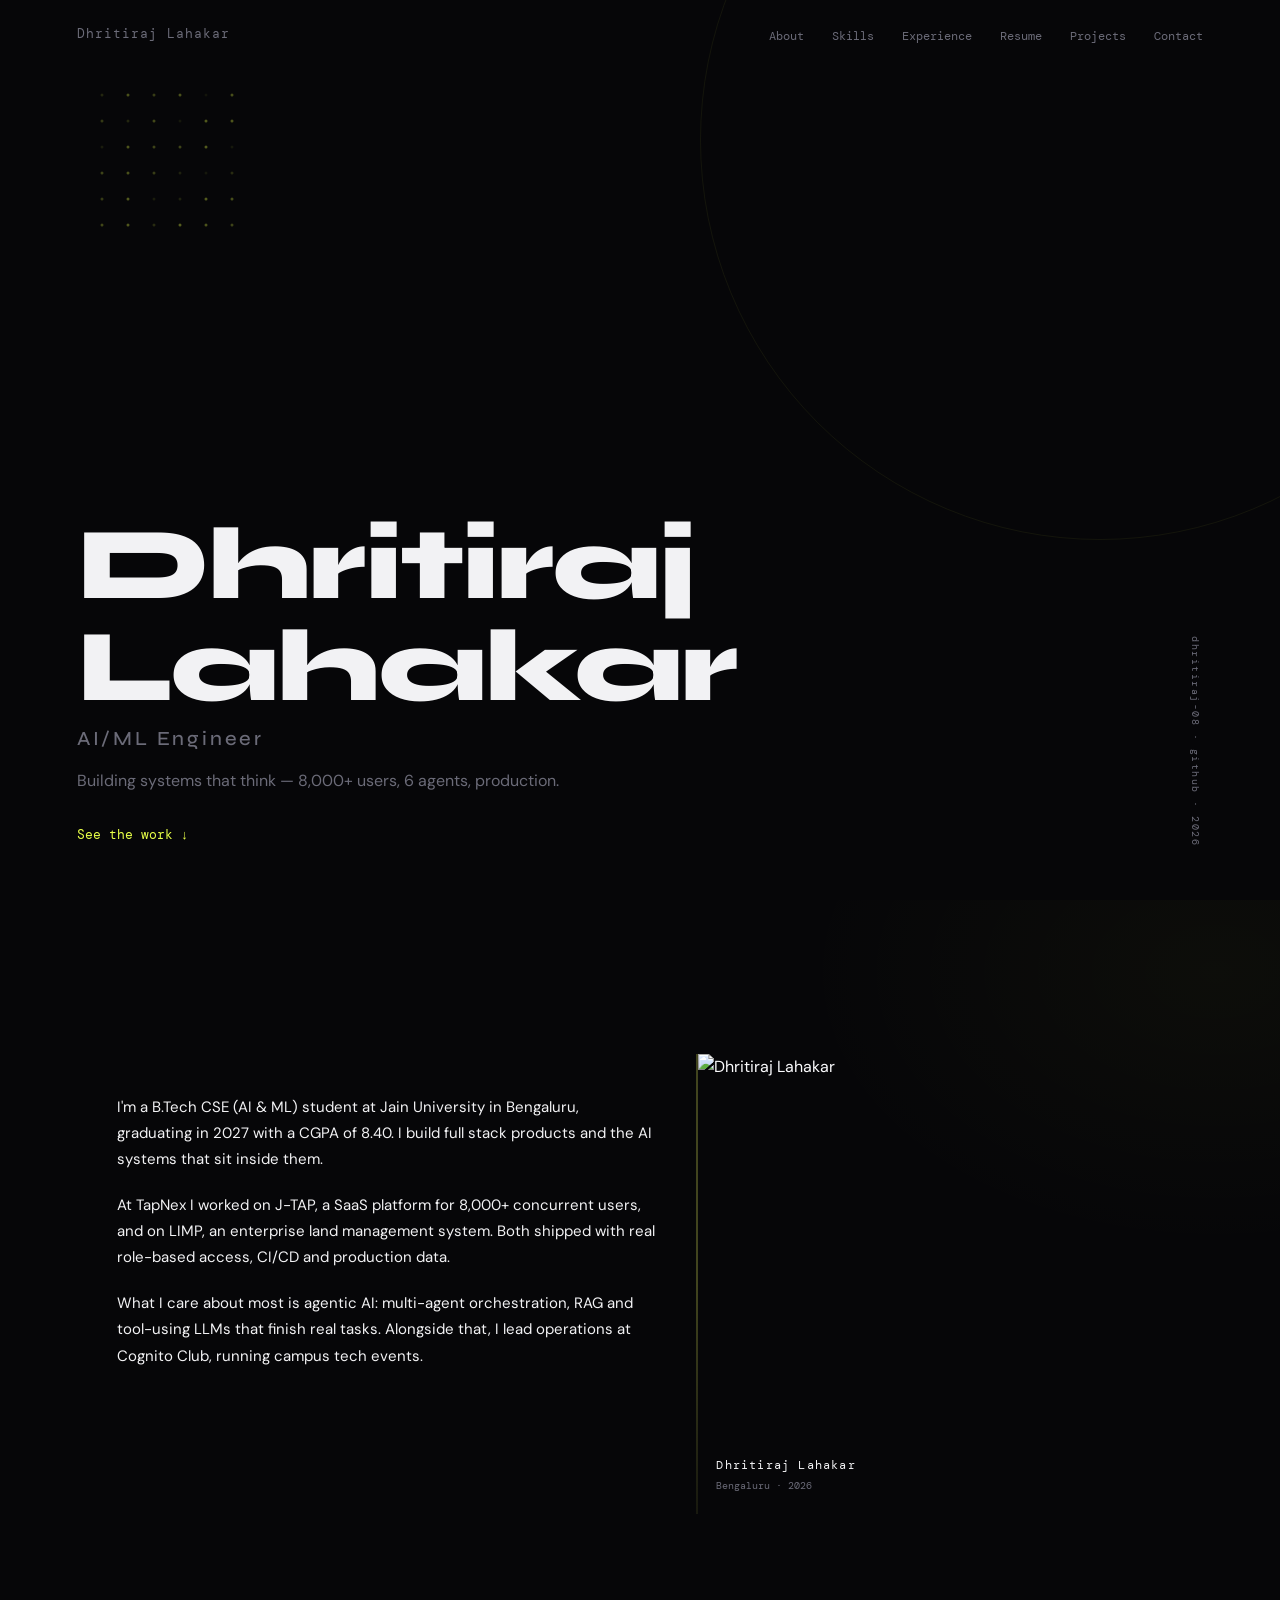
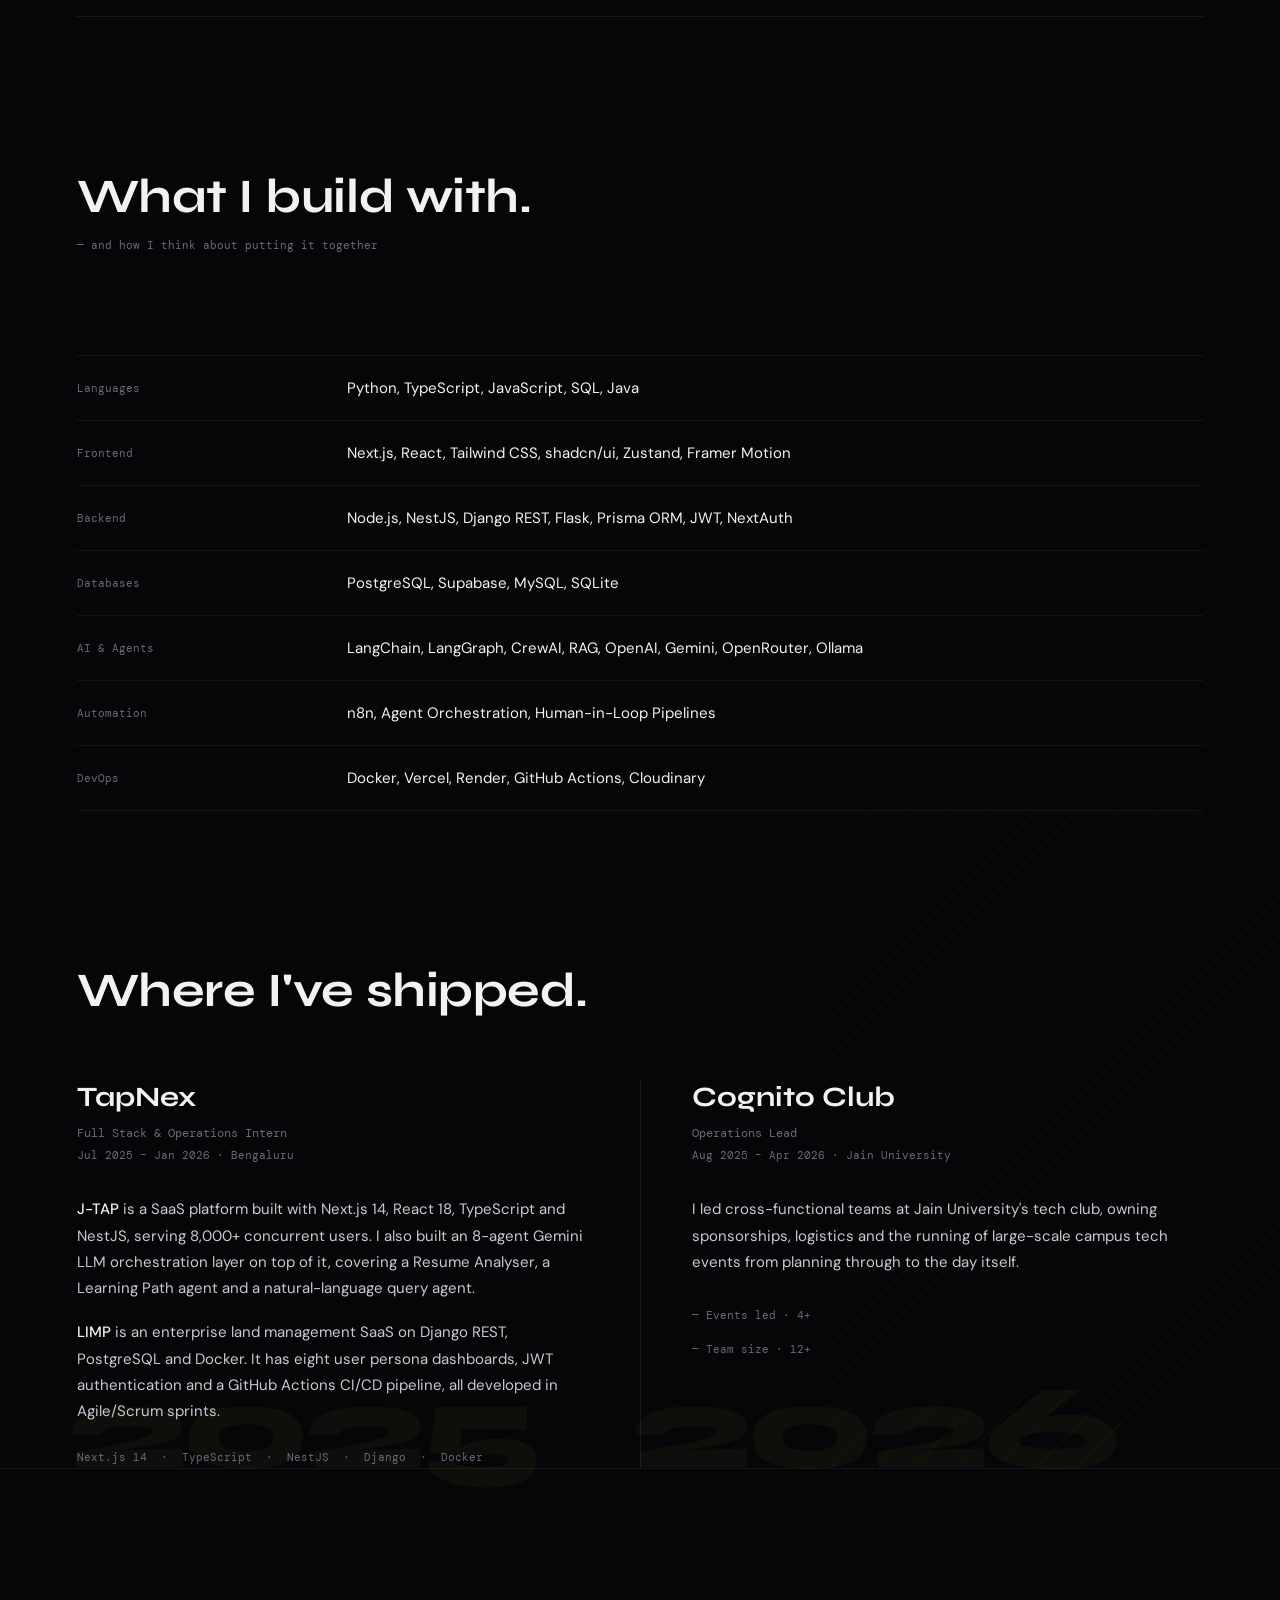
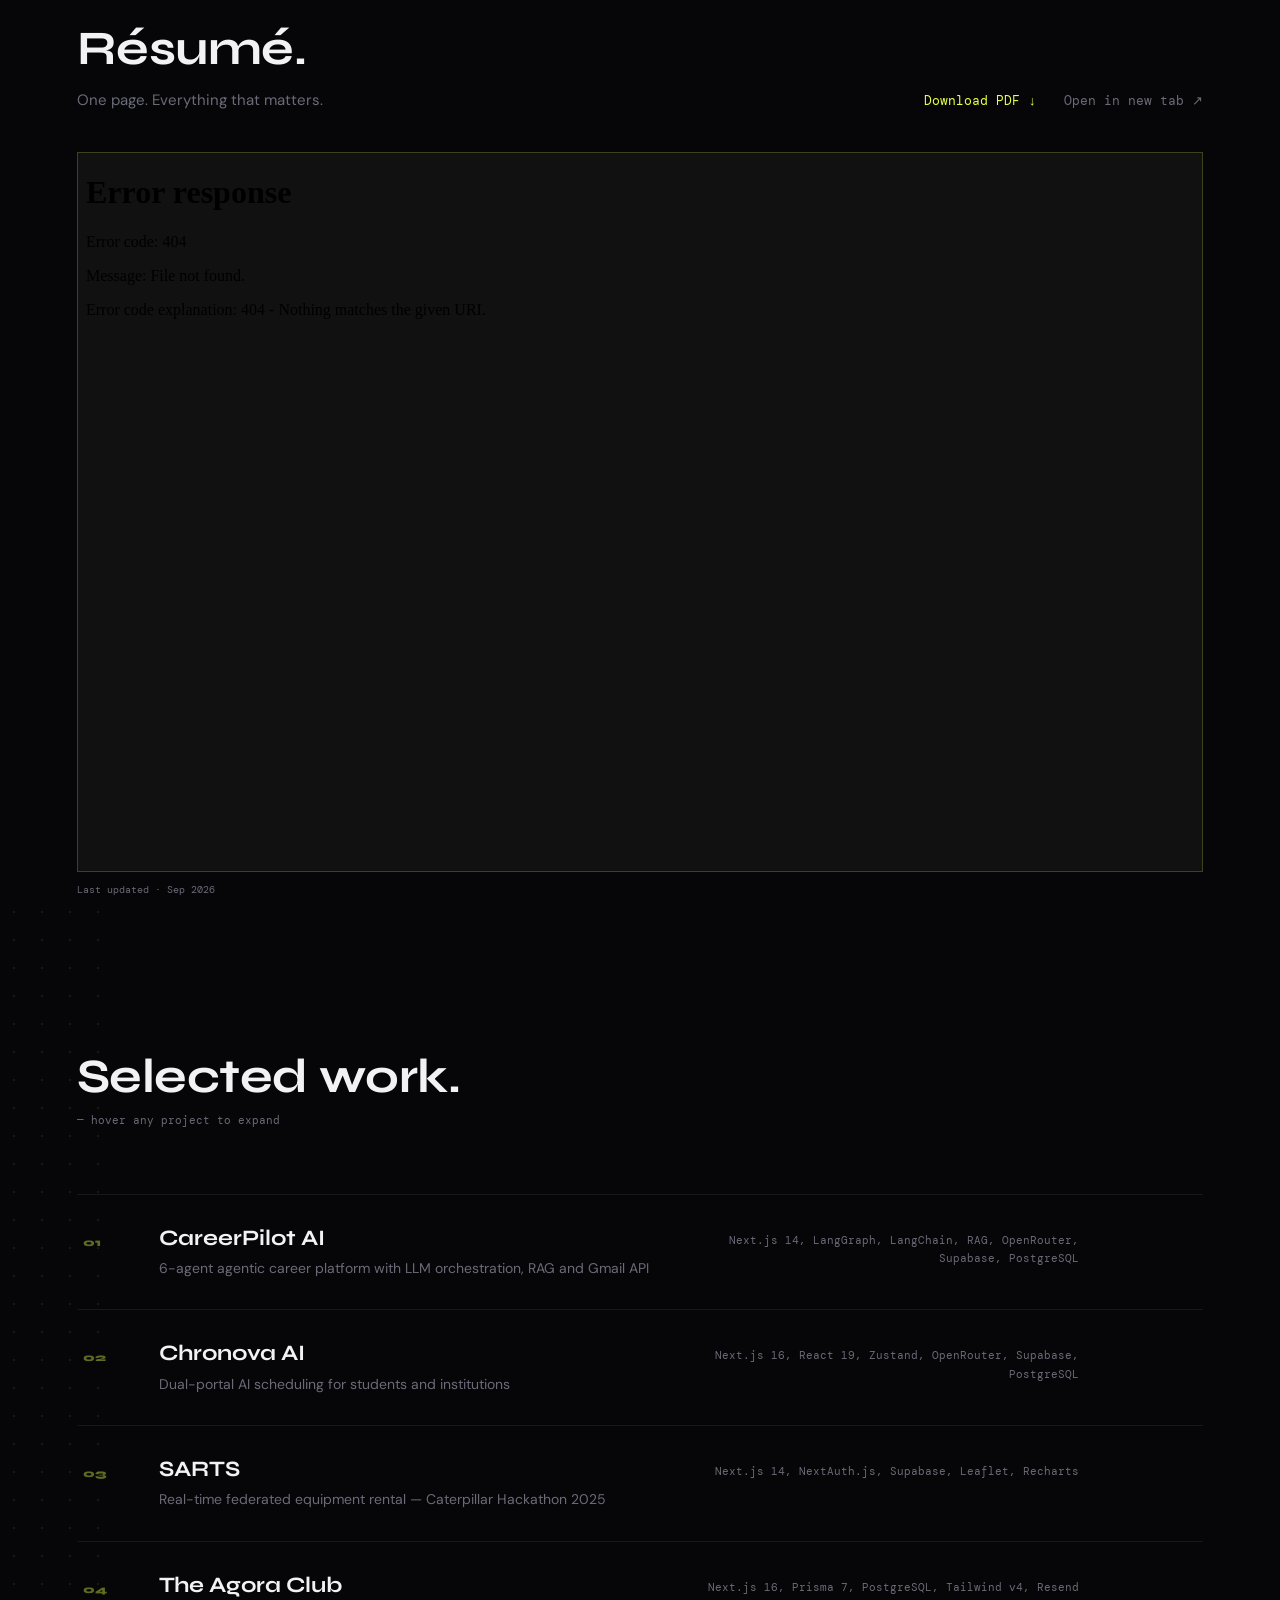
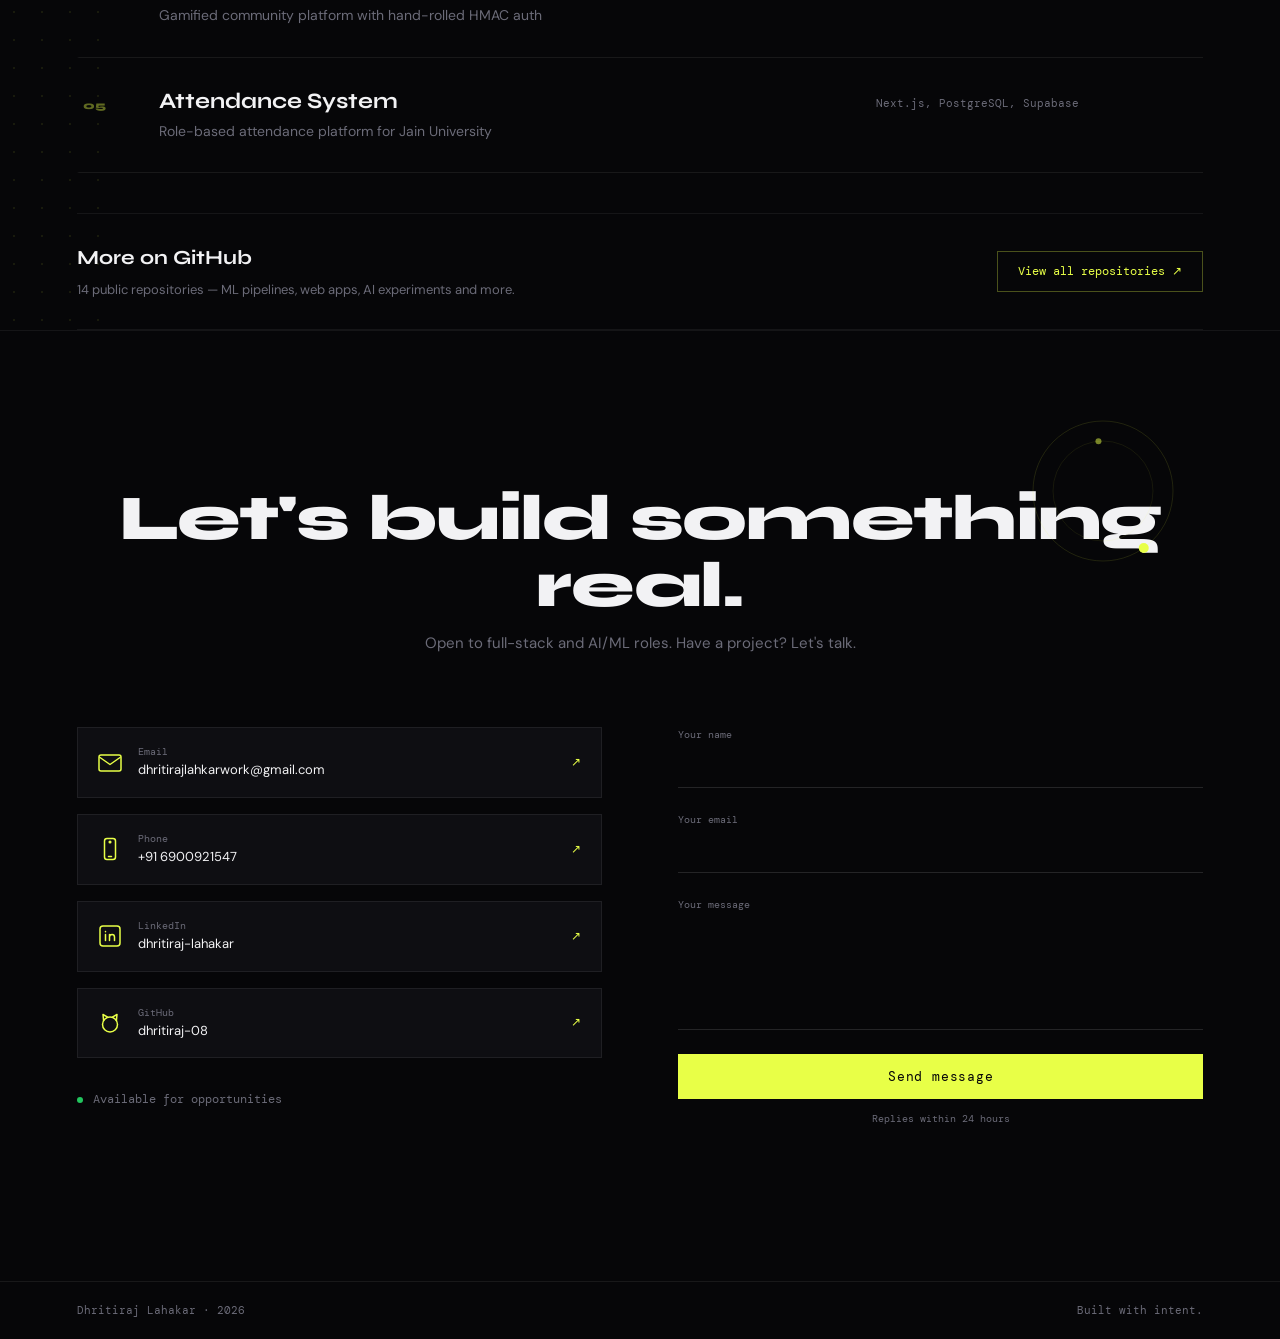
==== commit 4027a616: "fix contact form, resume embed fullwidth, github section redesign" ====
--- a/index.html
+++ b/index.html
@@ -126,15 +126,15 @@
 
 /* RESUME */
 #resume { border-top: 1px solid rgba(255,255,255,0.06); padding-bottom: clamp(60px, 8vw, 110px); }
-.resume { display: grid; grid-template-columns: 6fr 4fr; column-gap: 8vw; align-items: start; }
-.resume .sub { margin-top: 12px; font-size: 15px; color: var(--muted); }
-.rlinks { margin-top: 40px; display: flex; flex-direction: column; align-items: flex-start; gap: 16px; font-family: var(--mono); font-size: 13px; }
+.rhead { display: flex; justify-content: space-between; align-items: flex-end; gap: 24px; }
+.rhead .sub { margin-top: 12px; font-size: 15px; color: var(--muted); }
+.rlinks { display: flex; align-items: baseline; gap: 28px; font-family: var(--mono); font-size: 13px; }
 .rlinks .dl { color: var(--accent); letter-spacing: 0; transition: letter-spacing 200ms ease; }
 .rlinks .dl:hover { letter-spacing: 0.06em; }
 .rlinks .vw { color: var(--muted); transition: color 150ms; }
 .rlinks .vw:hover { color: var(--text); }
-.resume-r iframe { display: block; width: 420px; max-width: 100%; height: 560px; border: 1px solid rgba(232,255,71,0.2); border-radius: 0; background: var(--surface); transition: border-color 200ms ease; }
-.resume-r iframe:hover { border-color: rgba(232,255,71,0.45); }
+#resume iframe { display: block; width: 100%; height: 80vh; min-height: 600px; max-height: 900px; margin-top: 40px; border: 1px solid rgba(232,255,71,0.2); border-radius: 0; background: #111; transition: border-color 200ms ease; }
+#resume iframe:hover { border-color: rgba(232,255,71,0.45); }
 .doc-cap { margin-top: 10px; font-family: var(--mono); font-size: 10px; color: var(--muted); }
 
 /* PROJECTS */
@@ -154,14 +154,6 @@
 .row .tech { font-family: var(--mono); font-size: 11px; line-height: 1.7; color: var(--muted); text-align: right; padding-top: 6px; }
 .row .go { font-family: var(--mono); font-size: 12px; color: var(--accent); text-align: right; padding-top: 6px; opacity: 0; transition: opacity 200ms ease; white-space: nowrap; }
 .row:hover .go, .row .go:focus-visible { opacity: 1; }
-.more { margin-top: clamp(56px, 7vw, 96px); font-weight: 700; font-size: 18px; }
-.more + .list { margin-top: 20px; }
-.list.small .row { grid-template-columns: 56px minmax(0, 1fr) 84px; padding: 16px 16px 16px 0; }
-.list.small .n { padding-top: 3px; }
-.list.small .name { font-size: 15px; }
-.list.small .desc { font-family: var(--body); font-size: 13px; margin-top: 2px; }
-.list.small .go { padding-top: 2px; font-size: 11px; color: var(--muted); opacity: 1; transition: color 150ms; }
-.list.small .go:hover { color: var(--accent); }
 /* featured rows: expand on hover */
 #featured .row { border-left: 2px solid transparent; transition: background 200ms ease, border-color 200ms ease, padding-left 200ms ease; }
 #featured .row:hover, #featured .row:focus-within { border-left-color: #E8FF47; padding-left: 18px; background: rgba(232,255,71,0.02); }
@@ -171,8 +163,12 @@
 #featured .row:hover .xp, #featured .row:focus-within .xp { max-height: 280px; opacity: 1; transform: none; }
 .xp p { margin-top: 14px; font-size: 14px; line-height: 1.7; color: #C9C9D0; }
 .xp .live { display: inline-block; margin-top: 10px; font-family: var(--mono); font-size: 12px; color: var(--accent); }
-.status { padding: 20px 0; font-family: var(--mono); font-size: 12px; color: var(--muted); }
-.status a { color: var(--accent); }
+
+.ghmore { display: flex; justify-content: space-between; align-items: center; gap: 24px; padding: 28px 0; margin-top: 40px; border-top: 1px solid rgba(255,255,255,0.06); border-bottom: 1px solid rgba(255,255,255,0.06); }
+.ghmore h3 { font-weight: 700; font-size: 20px; color: var(--text); }
+.ghmore p { margin-top: 6px; font-size: 13px; color: var(--muted); }
+.ghmore a { flex: none; padding: 10px 20px; border: 1px solid rgba(232,255,71,0.3); color: var(--accent); font-family: var(--mono); font-size: 12px; background: transparent; transition: background 200ms, border-color 200ms; }
+.ghmore a:hover { background: rgba(232,255,71,0.06); border-color: #E8FF47; }
 
 /* CONTACT */
 #contact { position: relative; border-top: 1px solid rgba(255,255,255,0.06); }
@@ -225,12 +221,11 @@
   .row { grid-template-columns: 36px 1fr; padding: 24px 0; row-gap: 10px; }
   .row .tech { grid-column: 2; text-align: left; padding-top: 0; }
   .row .go { grid-column: 2; text-align: left; opacity: 1; padding-top: 0; }
-  .list.small .row { grid-template-columns: 36px 1fr; }
-  .list.small .go { grid-column: 2; }
-  #orbit { display: none; }
-  .resume { display: block; }
-  .resume-r { margin-top: 48px; }
-  .resume-r iframe { width: 100%; height: 420px; }
+      #orbit { display: none; }
+  .rhead { flex-direction: column; align-items: flex-start; gap: 20px; }
+  .rlinks { flex-direction: column; align-items: flex-start; gap: 12px; }
+  #resume iframe { height: 70vh; min-height: 500px; }
+  .ghmore { flex-direction: column; align-items: flex-start; }
   .ccols { display: block; }
   .cform { margin-top: 48px; }
   footer { flex-direction: column; }
@@ -326,23 +321,21 @@
 </section>
 
 <section id="resume" class="reveal">
-  <div class="resume">
-    <div class="resume-l">
+  <div class="rhead">
+    <div>
       <h2 class="big">Résumé.</h2>
       <p class="sub">One page. Everything that matters.</p>
-      <!-- Place resume PDF at:
-           C:\Dhritiraj Portfolio Website\staticfiles\resume.pdf
-           and main\static\resume.pdf -->
-      <div class="rlinks">
-        <a class="dl" href="/static/resume.pdf" download>Download PDF ↓</a>
-        <a class="vw" href="/static/resume.pdf" target="_blank" rel="noopener">View in browser ↗</a>
-      </div>
     </div>
-    <div class="resume-r">
-      <iframe src="/static/resume.pdf" title="Résumé PDF preview"></iframe>
-      <div class="doc-cap">Last updated · Sep 2026</div>
+    <!-- Place resume PDF at:
+         C:\Dhritiraj Portfolio Website\staticfiles\resume.pdf
+         and main\static\resume.pdf -->
+    <div class="rlinks">
+      <a class="dl" href="/static/resume.pdf" download>Download PDF ↓</a>
+      <a class="vw" href="/static/resume.pdf" target="_blank" rel="noopener">Open in new tab ↗</a>
     </div>
   </div>
+  <iframe src="/static/resume.pdf" title="Résumé PDF"></iframe>
+  <div class="doc-cap">Last updated · Sep 2026</div>
 </section>
 
 <section id="projects" class="reveal">
@@ -350,8 +343,13 @@
   <h2 class="big">Selected work.</h2>
   <p class="hint">— hover any project to expand</p>
   <div class="list" id="featured"></div>
-  <h3 class="more">More on GitHub</h3>
-  <div class="list small" id="repos"><div class="status">Loading repositories…</div></div>
+  <div class="ghmore">
+    <div>
+      <h3>More on GitHub</h3>
+      <p>14 public repositories — ML pipelines, web apps, AI experiments and more.</p>
+    </div>
+    <a href="https://github.com/dhritiraj-08" target="_blank" rel="noopener">View all repositories ↗</a>
+  </div>
 </section>
 
 <section id="contact" class="reveal">
@@ -382,10 +380,11 @@
       </div>
       <div class="avail"><i></i>Available for opportunities</div>
     </div>
-    <form class="cform" id="form" action="mailto:dhritirajlahkarwork@gmail.com" method="POST" enctype="text/plain">
-      <div class="f"><label for="n">Your name</label><input id="n" name="name" type="text" placeholder="" required /></div>
-      <div class="f"><label for="e">Your email</label><input id="e" name="email" type="email" placeholder="" required /></div>
-      <div class="f"><label for="m">Your message</label><textarea id="m" name="message" rows="5" placeholder="" required></textarea></div>
+    <form class="cform" id="form" action="mailto:dhritirajlahkarwork@gmail.com" method="GET" autocomplete="off">
+      <input type="hidden" name="subject" value="Portfolio message" />
+      <div class="f"><label for="n">Your name</label><input id="n" name="name" type="text" placeholder="" autocomplete="off" required /></div>
+      <div class="f"><label for="e">Your email</label><input id="e" name="email" type="email" placeholder="" autocomplete="off" required /></div>
+      <div class="f"><label for="m">Your message</label><textarea id="m" name="body" rows="5" placeholder="" autocomplete="off" required></textarea></div>
       <button type="submit">Send message</button>
       <div class="note">Replies within 24 hours</div>
     </form>
@@ -685,11 +684,11 @@
       'A 6-agent agentic career platform that automates the entire job search — from resume analysis and ATS scoring to AI voice interviews and automated email outreach via Gmail API. Built with human-in-loop approval at every step.'],
     ['Chronova AI', 'Dual-portal AI scheduling for students and institutions', 'Next.js 16, React 19, Zustand, OpenRouter, Supabase, PostgreSQL', 'https://github.com/dhritiraj-08/Chronova-ai', /chronova/i,
       'Dual-portal scheduling platform — students get an AI study coach, Pomodoro timer and burnout detection; institutions get a conflict-free timetable generator with teacher roster and multi-role auth.'],
-    ['SARTS', 'Real-time federated equipment rental — Caterpillar Hackathon 2025', 'Next.js 14, NextAuth.js, Supabase, Leaflet, Recharts', 'https://github.com/dhritiraj-08', /sarts/i,
+    ['SARTS', 'Real-time federated equipment rental — Caterpillar Hackathon 2025', 'Next.js 14, NextAuth.js, Supabase, Leaflet, Recharts', 'https://github.com/dhritiraj-08/SARTS', /sarts/i,
       'Real-time federated equipment rental platform built for the Caterpillar Hackathon 2025. 500 assets across 25 cities, 3 role-walled portals, live Leaflet map with geofence-breach detection and a custom PDF report builder.'],
-    ['The Agora Club', 'Gamified community platform with hand-rolled HMAC auth', 'Next.js 16, Prisma 7, PostgreSQL, Tailwind v4, Resend', 'https://github.com/dhritiraj-08', /agora/i,
+    ['The Agora Club', 'Gamified community platform with hand-rolled HMAC auth', 'Next.js 16, Prisma 7, PostgreSQL, Tailwind v4, Resend', 'https://github.com/dhritiraj-08/The-Agora-Club', /agora/i,
       'Full-stack gamified community platform with XP, streaks, badges and a leaderboard. Features a hand-rolled HMAC-SHA256 auth system with PBKDF2 hashing, rate-limited login and a 17-model Prisma schema.'],
-    ['Attendance System', 'Role-based attendance platform for Jain University', 'Next.js, PostgreSQL, Supabase', 'https://github.com/dhritiraj-08', /attendance/i,
+    ['Attendance System', 'Role-based attendance platform for Jain University', 'Next.js, PostgreSQL, Supabase', 'https://github.com/dhritiraj-08/Attendance-Management-System', /attendance/i,
       "Role-based attendance tracking platform delivered for Jain University's Placement Department. Real-time tracking, Supabase Auth, and separate Admin and Student dashboards."]
   ];
   const feat = document.getElementById('featured');
@@ -707,25 +706,13 @@
 
   watchNums(feat);
 
-  const repos = document.getElementById('repos');
-  fetch('https://api.github.com/users/dhritiraj-08/repos?sort=updated&per_page=30')
-    .then(r => { if (!r.ok) throw 0; return r.json(); })
-    .then(all => {
-      const rows = feat.querySelectorAll('.row');
-      projects.forEach((p, i) => { const hit = all.find(r => p[4].test(r.name)); if (hit) rows[i].querySelector('.go').href = hit.html_url; });
-      const skip = ['dhritiraj_portfolio', 'dhritiraj-08', 'tushar_portfolio', 'practical-ml-coursera-prediction-assignment', 'amar-adda'];
-      const rest = all.filter(r => !r.fork && !projects.some(p => p[4].test(r.name)) && !skip.includes(r.name.toLowerCase()) && r.description && r.description.trim());
-      if (!rest.length) { repos.innerHTML = '<div class="status">Everything else lives on <a href="https://github.com/dhritiraj-08" target="_blank" rel="noopener">github.com/dhritiraj-08 ↗</a></div>'; return; }
-      repos.innerHTML = rest.map((r, i) => `
-        <div class="row">
-          <span class="n">${num(i)}</span>
-          <div><div class="name">${esc(r.name)}</div><div class="desc">${esc(r.description)}</div></div>
-          <a class="go" href="https://github.com/dhritiraj-08/${encodeURIComponent(r.name)}" target="_blank" rel="noopener">GitHub ↗</a>
-        </div>`).join('');
-      watchNums(repos);
-      resizeCodes();
-    })
-    .catch(() => { repos.innerHTML = '<div class="status">Couldn\'t load repositories. See <a href="https://github.com/dhritiraj-08" target="_blank" rel="noopener">github.com/dhritiraj-08 ↗</a></div>'; });
+  // compose the mailto so the sender's name and email land in the message body
+  document.getElementById('form').addEventListener('submit', e => {
+    e.preventDefault();
+    const f = new FormData(e.target);
+    location.href = 'mailto:dhritirajlahkarwork@gmail.com?subject=' + encodeURIComponent('Portfolio message from ' + f.get('name')) +
+      '&body=' + encodeURIComponent(f.get('body') + '\n\n— ' + f.get('name') + ' (' + f.get('email') + ')');
+  });
 
 })();
 </script>
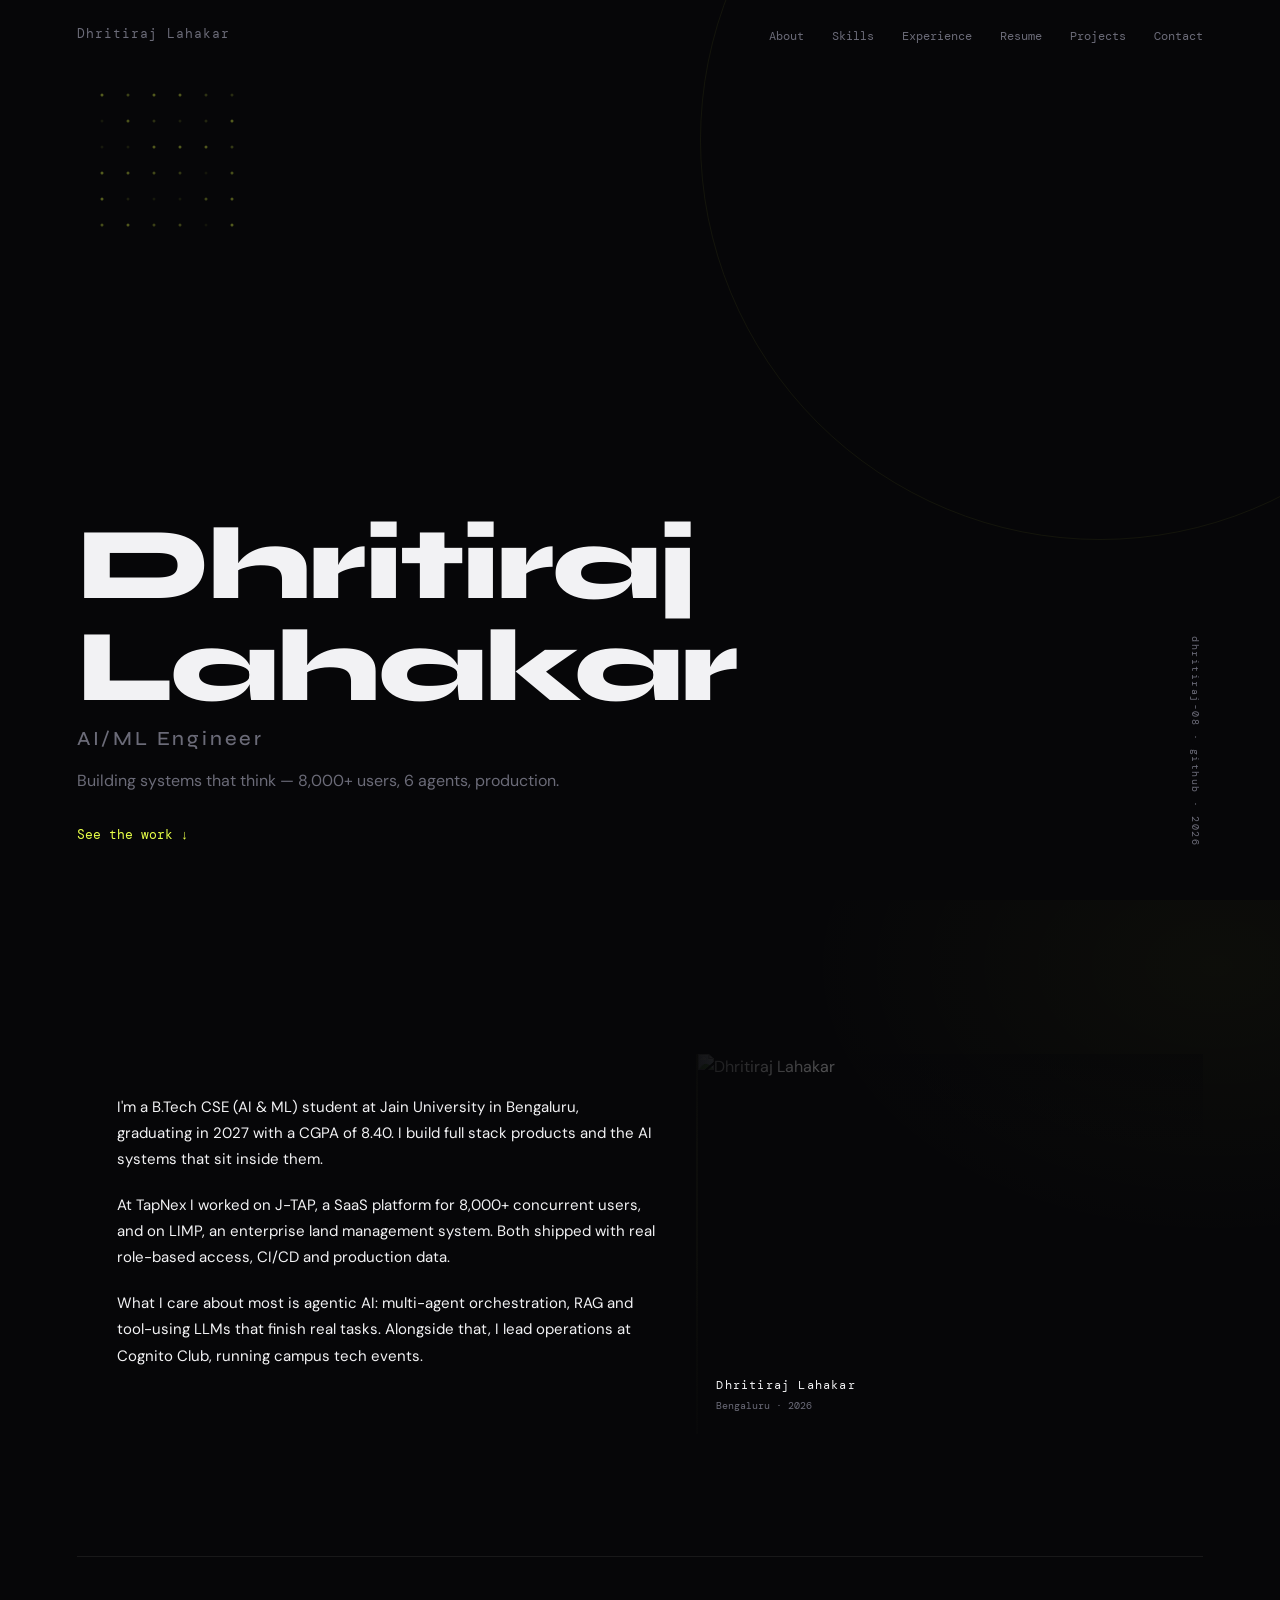
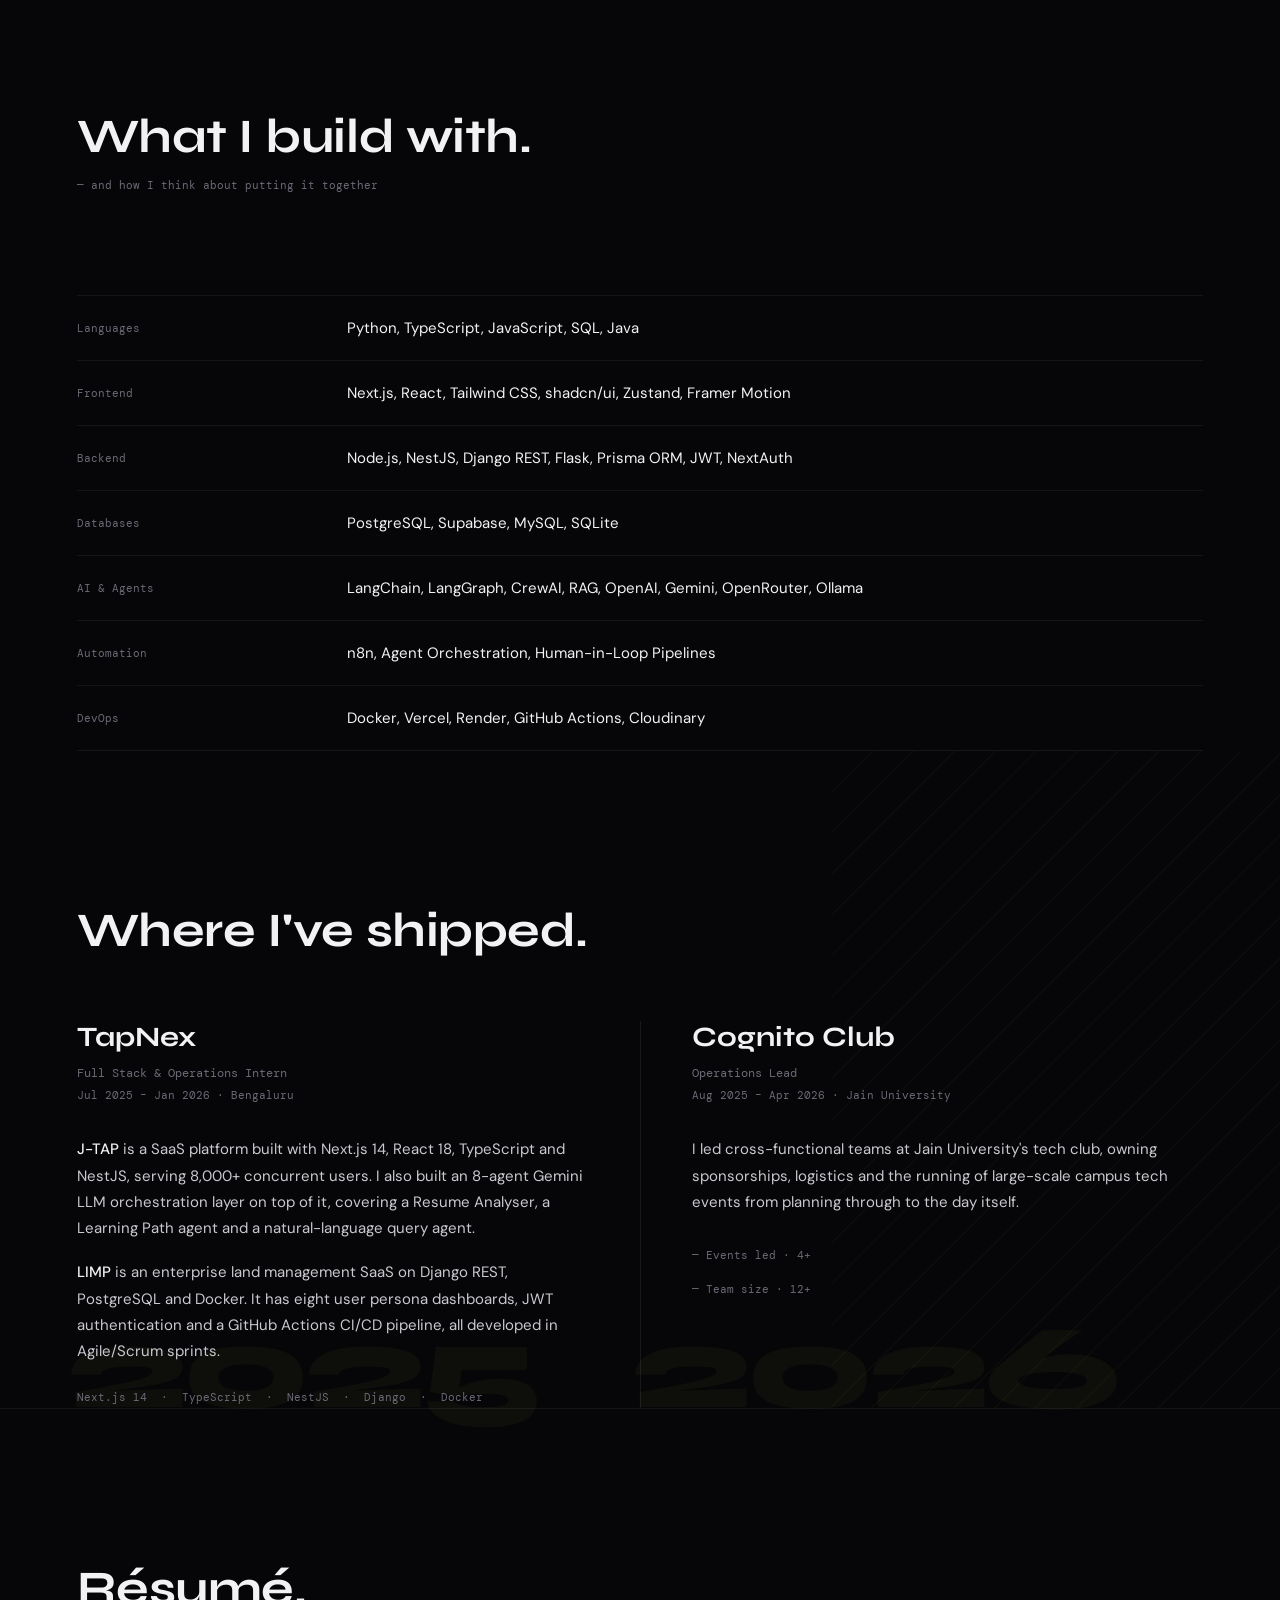
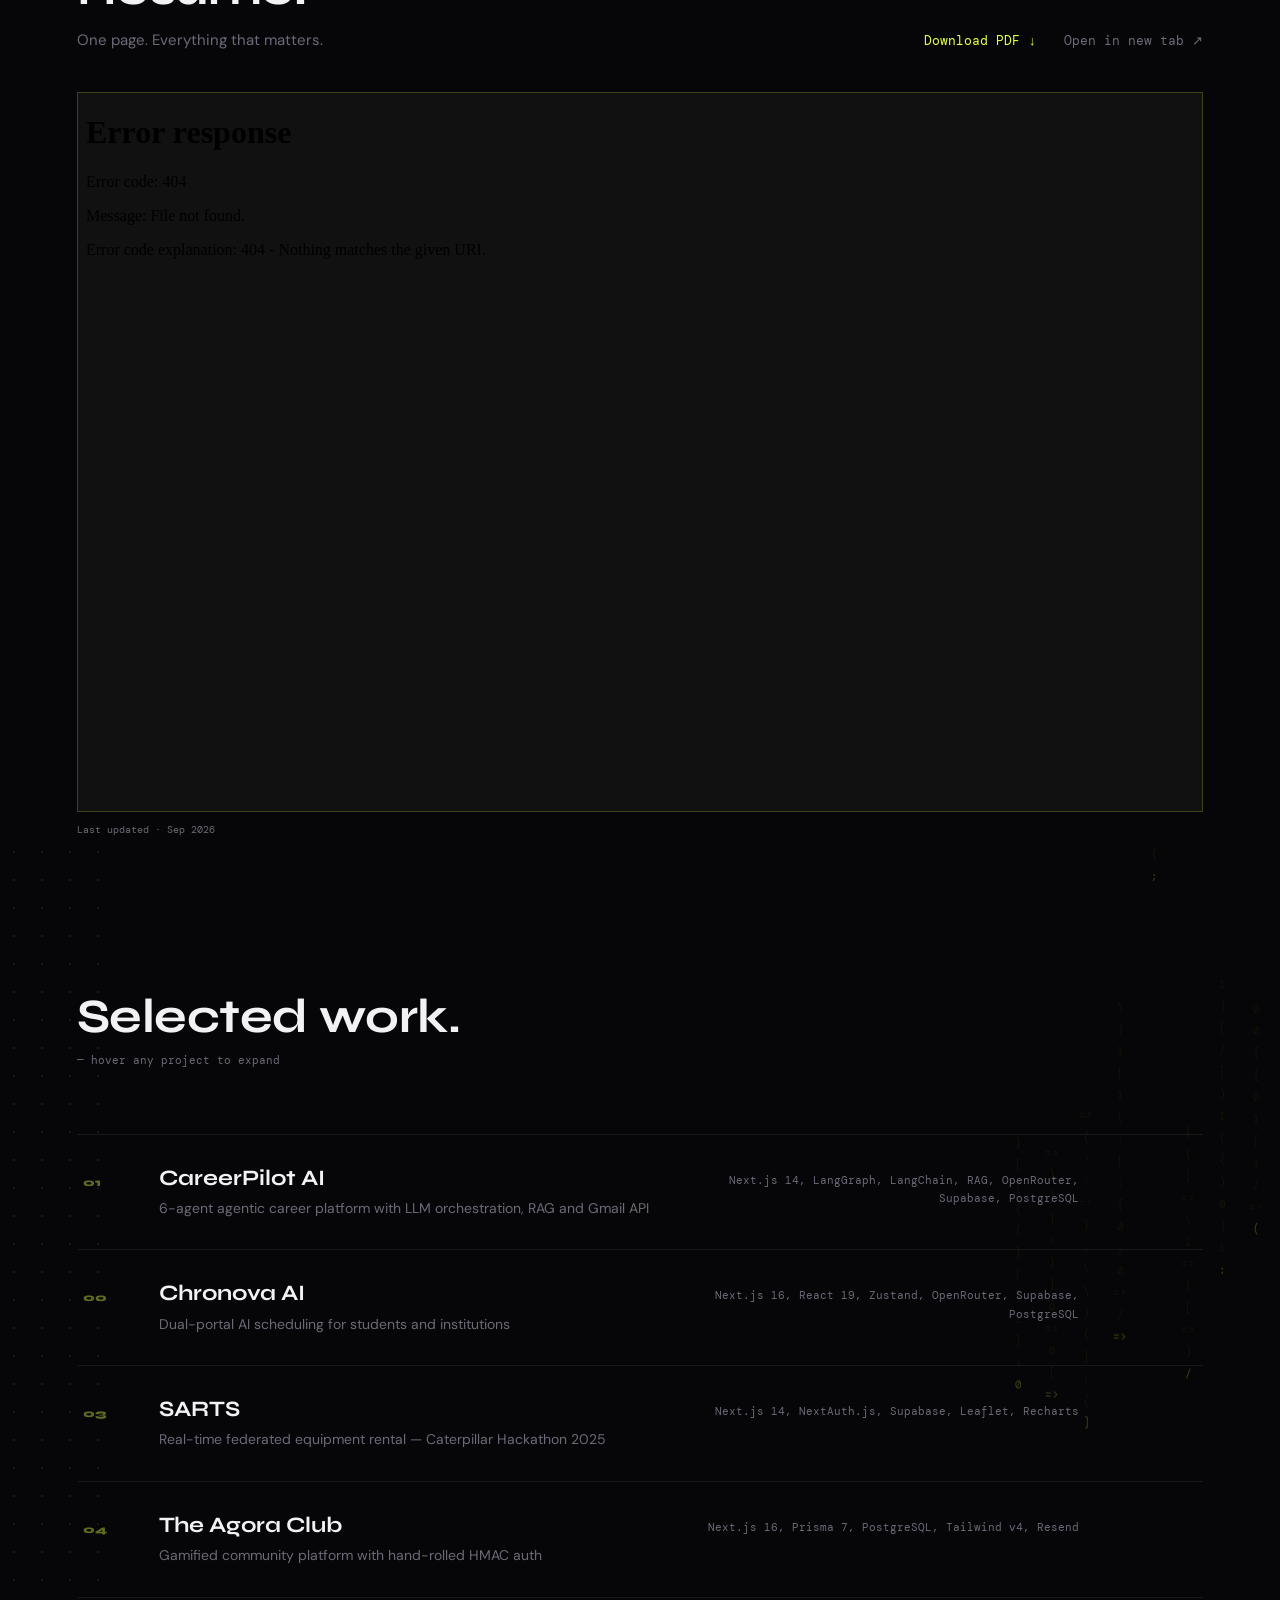
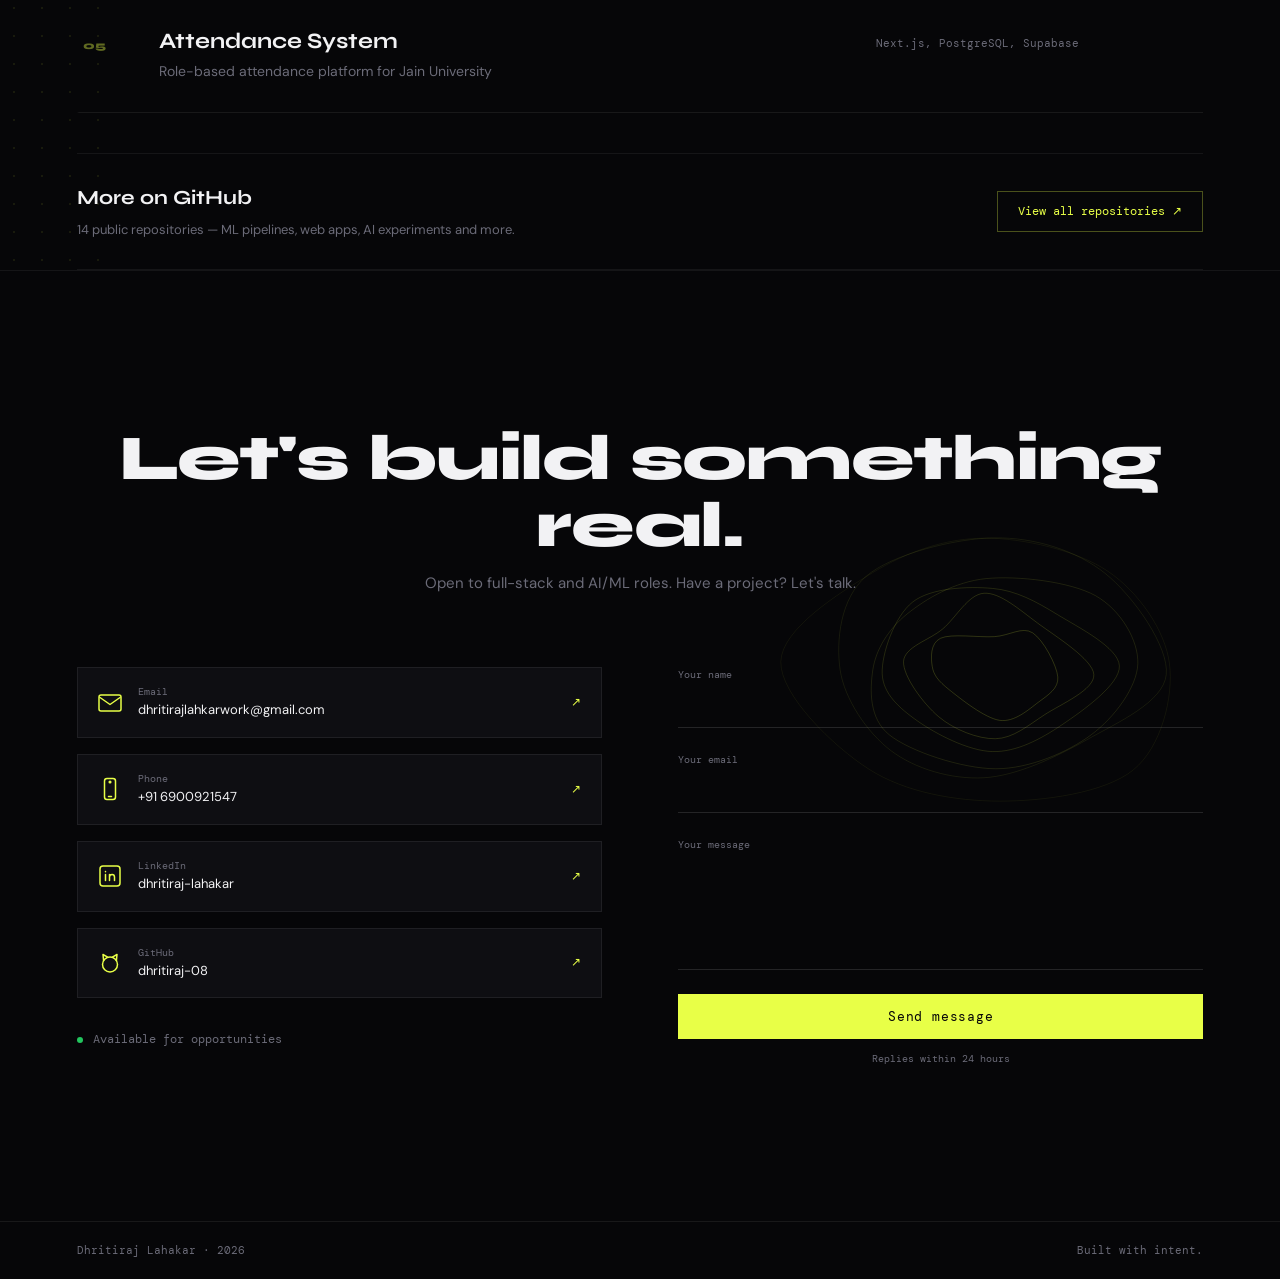
==== commit c8730313: "fix contact form no-form mailto, contour bg animation, photo fixes" ====
--- a/index.html
+++ b/index.html
@@ -82,9 +82,10 @@
 .about .bio { position: relative; z-index: 1; padding: 40px; font-size: 15px; line-height: 1.75; color: var(--text); }
 .about .bio p + p { margin-top: 1.3em; }
 .about-r { position: relative; }
-.about-r img { display: block; width: 100%; height: 460px; object-fit: cover; object-position: center top; filter: grayscale(15%) contrast(1.08); border-left: 2px solid rgba(232,255,71,0.25); }
-.about-r::after { content: ""; position: absolute; inset: 0; background: linear-gradient(to top, rgba(6,6,8,0.7) 0%, transparent 50%); pointer-events: none; }
-.about-r .tag { position: absolute; z-index: 1; left: 20px; bottom: 20px; font-family: var(--mono); }
+.about-r img { display: block; width: 100%; height: 380px; object-fit: cover; object-position: center 20%; filter: grayscale(30%) contrast(1.05) brightness(0.75); border-left: 2px solid rgba(232,255,71,0.25); }
+.about-r::before { content: ""; position: absolute; inset: 0; z-index: 1; pointer-events: none; background: linear-gradient(to right, rgba(6,6,8,0.85) 0%, rgba(6,6,8,0.3) 25%, transparent 50%); }
+.about-r::after { content: ""; position: absolute; inset: 0; z-index: 1; pointer-events: none; background: linear-gradient(to bottom, rgba(6,6,8,0.5) 0%, transparent 25%), linear-gradient(to top, rgba(6,6,8,0.7) 0%, transparent 50%); }
+.about-r .tag { position: absolute; z-index: 2; left: 20px; bottom: 20px; font-family: var(--mono); }
 .about-r .tag b { display: block; font-weight: 400; font-size: 12px; letter-spacing: 0.1em; color: var(--text); }
 .about-r .tag span { display: block; margin-top: 2px; font-size: 10px; color: var(--muted); }
 .about-end { margin-top: clamp(60px, 8vw, 110px); }
@@ -172,7 +173,7 @@
 
 /* CONTACT */
 #contact { position: relative; border-top: 1px solid rgba(255,255,255,0.06); }
-#orbit { position: absolute; top: 60px; right: 6vw; width: 200px; height: 200px; pointer-events: none; }
+#contour { position: absolute; top: 0; right: 0; width: 45%; height: 100%; z-index: 0; pointer-events: none; display: block; }
 .ctop { text-align: center; }
 .ctop h2 { font-weight: 800; font-size: clamp(36px, 5vw, 64px); line-height: 1.05; letter-spacing: -0.02em; color: var(--text); }
 .ctop p { margin-top: 12px; font-size: 15px; color: var(--muted); }
@@ -221,8 +222,7 @@
   .row { grid-template-columns: 36px 1fr; padding: 24px 0; row-gap: 10px; }
   .row .tech { grid-column: 2; text-align: left; padding-top: 0; }
   .row .go { grid-column: 2; text-align: left; opacity: 1; padding-top: 0; }
-      #orbit { display: none; }
-  .rhead { flex-direction: column; align-items: flex-start; gap: 20px; }
+      .rhead { flex-direction: column; align-items: flex-start; gap: 20px; }
   .rlinks { flex-direction: column; align-items: flex-start; gap: 12px; }
   #resume iframe { height: 70vh; min-height: 500px; }
   .ghmore { flex-direction: column; align-items: flex-start; }
@@ -353,7 +353,7 @@
 </section>
 
 <section id="contact" class="reveal">
-  <canvas id="orbit" width="200" height="200" aria-hidden="true"></canvas>
+  <canvas id="contour" aria-hidden="true"></canvas>
   <div class="ctop">
     <h2>Let's build something real.</h2>
     <p>Open to full-stack and AI/ML roles. Have a project? Let's talk.</p>
@@ -380,14 +380,13 @@
       </div>
       <div class="avail"><i></i>Available for opportunities</div>
     </div>
-    <form class="cform" id="form" action="mailto:dhritirajlahkarwork@gmail.com" method="GET" autocomplete="off">
-      <input type="hidden" name="subject" value="Portfolio message" />
-      <div class="f"><label for="n">Your name</label><input id="n" name="name" type="text" placeholder="" autocomplete="off" required /></div>
-      <div class="f"><label for="e">Your email</label><input id="e" name="email" type="email" placeholder="" autocomplete="off" required /></div>
-      <div class="f"><label for="m">Your message</label><textarea id="m" name="body" rows="5" placeholder="" autocomplete="off" required></textarea></div>
-      <button type="submit">Send message</button>
+    <div class="cform" id="contact-form">
+      <div class="f"><label for="cf-name">Your name</label><input id="cf-name" name="name" type="text" placeholder="" autocomplete="off" /></div>
+      <div class="f"><label for="cf-email">Your email</label><input id="cf-email" name="email" type="email" placeholder="" autocomplete="off" /></div>
+      <div class="f"><label for="cf-message">Your message</label><textarea id="cf-message" name="message" rows="5" placeholder="" autocomplete="off"></textarea></div>
+      <button type="button" id="cf-submit" onclick="sendContactMessage()">Send message</button>
       <div class="note">Replies within 24 hours</div>
-    </form>
+    </div>
   </div>
 </section>
 
@@ -663,18 +662,39 @@
     animate(cv, draw);
   })();
 
-  // ---------- contact: orbiting dots ----------
-  (function orbit() {
-    const cv = document.getElementById('orbit'), S = 200, c = S / 2;
-    const ctx = fit(cv, S, S);
+  // ---------- contact: morphing contour lines ----------
+  (function contours() {
+    const cv = document.getElementById('contour'), sec = document.getElementById('contact');
+    const L = 6, P = 8;
+    const layers = Array.from({ length: L }, (_, i) => ({
+      r: 60 + i * 24, speed: 0.3 + Math.random() * 0.5,
+      pts: Array.from({ length: P }, (_, k) => ({ a: k / P * 6.2832, f: 0.85 + Math.random() * 0.3, ph: Math.random() * 6.2832 })),
+      alpha: 0.18 - (0.12 * i) / (L - 1)
+    }));
+    let W = 0, H = 0, ctx;
+    function size() { W = cv.clientWidth; H = cv.clientHeight; ctx = fit(cv, W, H); if (reduced) draw(0); }
     function draw(t) {
-      const s = t / 1000;
-      ctx.clearRect(0, 0, S, S); ctx.lineWidth = 1;
-      ctx.strokeStyle = 'rgba(232,255,71,0.12)'; ctx.beginPath(); ctx.arc(c, c, 70, 0, 6.2832); ctx.stroke();
-      ctx.strokeStyle = 'rgba(232,255,71,0.08)'; ctx.beginPath(); ctx.arc(c, c, 50, 0, 6.2832); ctx.stroke();
-      ctx.fillStyle = '#E8FF47'; ctx.beginPath(); ctx.arc(c + 70 * Math.cos(s * 0.4), c + 70 * Math.sin(s * 0.4), 5, 0, 6.2832); ctx.fill();
-      ctx.fillStyle = 'rgba(232,255,71,0.5)'; ctx.beginPath(); ctx.arc(c + 50 * Math.cos(-s * 0.7), c + 50 * Math.sin(-s * 0.7), 3, 0, 6.2832); ctx.fill();
-    }
+      const s = t / 1000, cx = W / 2, cy = H / 2;
+      ctx.clearRect(0, 0, W, H); ctx.lineWidth = 1;
+      for (const ly of layers) {
+        const q = ly.pts.map(p => ({
+          x: cx + Math.cos(p.a) * ly.r * p.f + Math.sin(s * ly.speed + p.ph) * 8,
+          y: cy + Math.sin(p.a) * ly.r * 0.75 * p.f + Math.cos(s * ly.speed * 0.7 + p.ph) * 8
+        }));
+        ctx.strokeStyle = `rgba(232,255,71,${ly.alpha.toFixed(3)})`;
+        ctx.beginPath(); ctx.moveTo(q[0].x, q[0].y);
+        for (let i = 0; i < P; i++) {
+          const p0 = q[(i - 1 + P) % P], p1 = q[i], p2 = q[(i + 1) % P], p3 = q[(i + 2) % P];
+          ctx.bezierCurveTo(p1.x + (p2.x - p0.x) / 6, p1.y + (p2.y - p0.y) / 6, p2.x - (p3.x - p1.x) / 6, p2.y - (p3.y - p1.y) / 6, p2.x, p2.y);
+        }
+        ctx.closePath(); ctx.stroke();
+      }
+    }
+    size();
+    let tm = 0;
+    const later = () => { clearTimeout(tm); tm = setTimeout(size, 150); };
+    if (window.ResizeObserver) new ResizeObserver(later).observe(sec);
+    addEventListener('resize', later); addEventListener('load', later);
     animate(cv, draw);
   })();
 
@@ -706,13 +726,24 @@
 
   watchNums(feat);
 
-  // compose the mailto so the sender's name and email land in the message body
-  document.getElementById('form').addEventListener('submit', e => {
-    e.preventDefault();
-    const f = new FormData(e.target);
-    location.href = 'mailto:dhritirajlahkarwork@gmail.com?subject=' + encodeURIComponent('Portfolio message from ' + f.get('name')) +
-      '&body=' + encodeURIComponent(f.get('body') + '\n\n— ' + f.get('name') + ' (' + f.get('email') + ')');
-  });
+  window.sendContactMessage = function sendContactMessage() {
+    const name = document.getElementById('cf-name').value.trim();
+    const email = document.getElementById('cf-email').value.trim();
+    const message = document.getElementById('cf-message').value.trim();
+
+    if (!name || !email || !message) {
+      alert('Please fill in all fields.');
+      return;
+    }
+
+    const subject = encodeURIComponent('Portfolio Contact from ' + name);
+    const body = encodeURIComponent(
+      'From: ' + name + '\nEmail: ' + email + '\n\n' + message
+    );
+
+    window.location.href =
+      'mailto:dhritirajlahkarwork@gmail.com?subject=' + subject + '&body=' + body;
+  };
 
 })();
 </script>
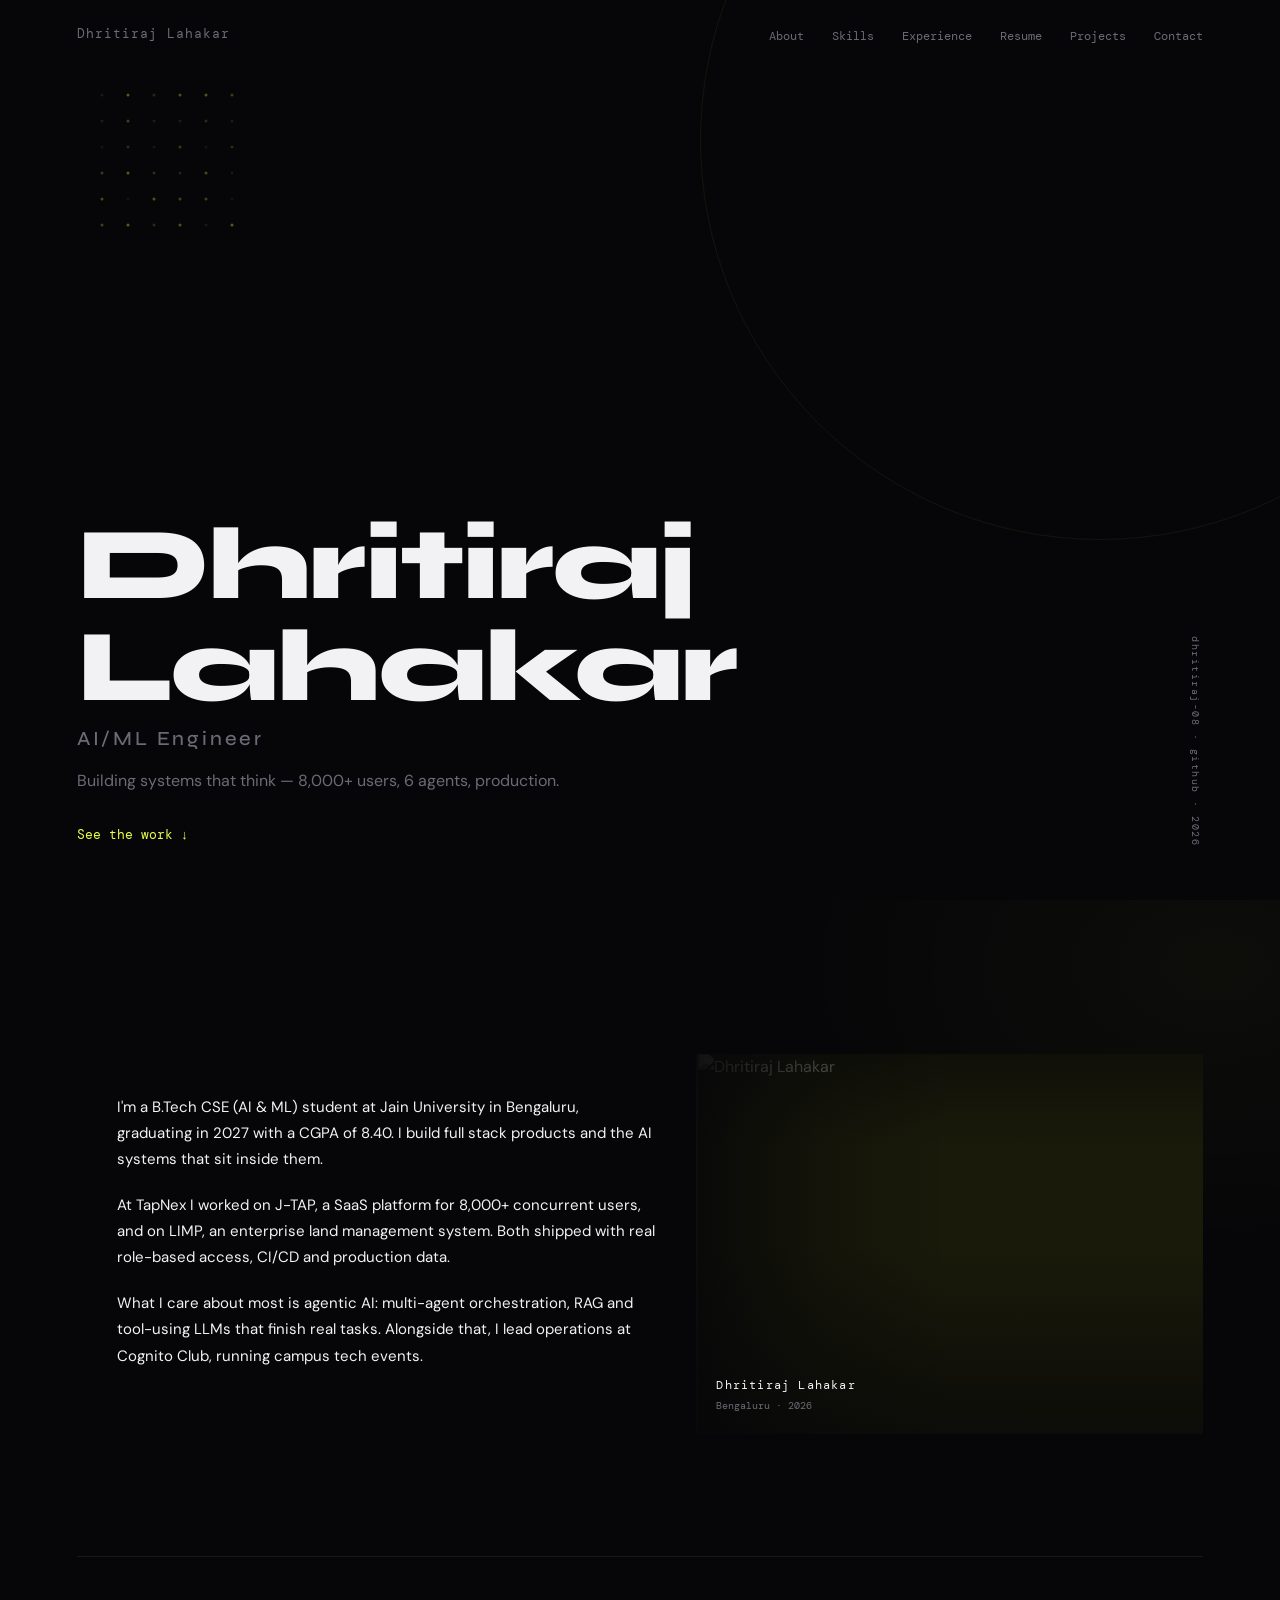
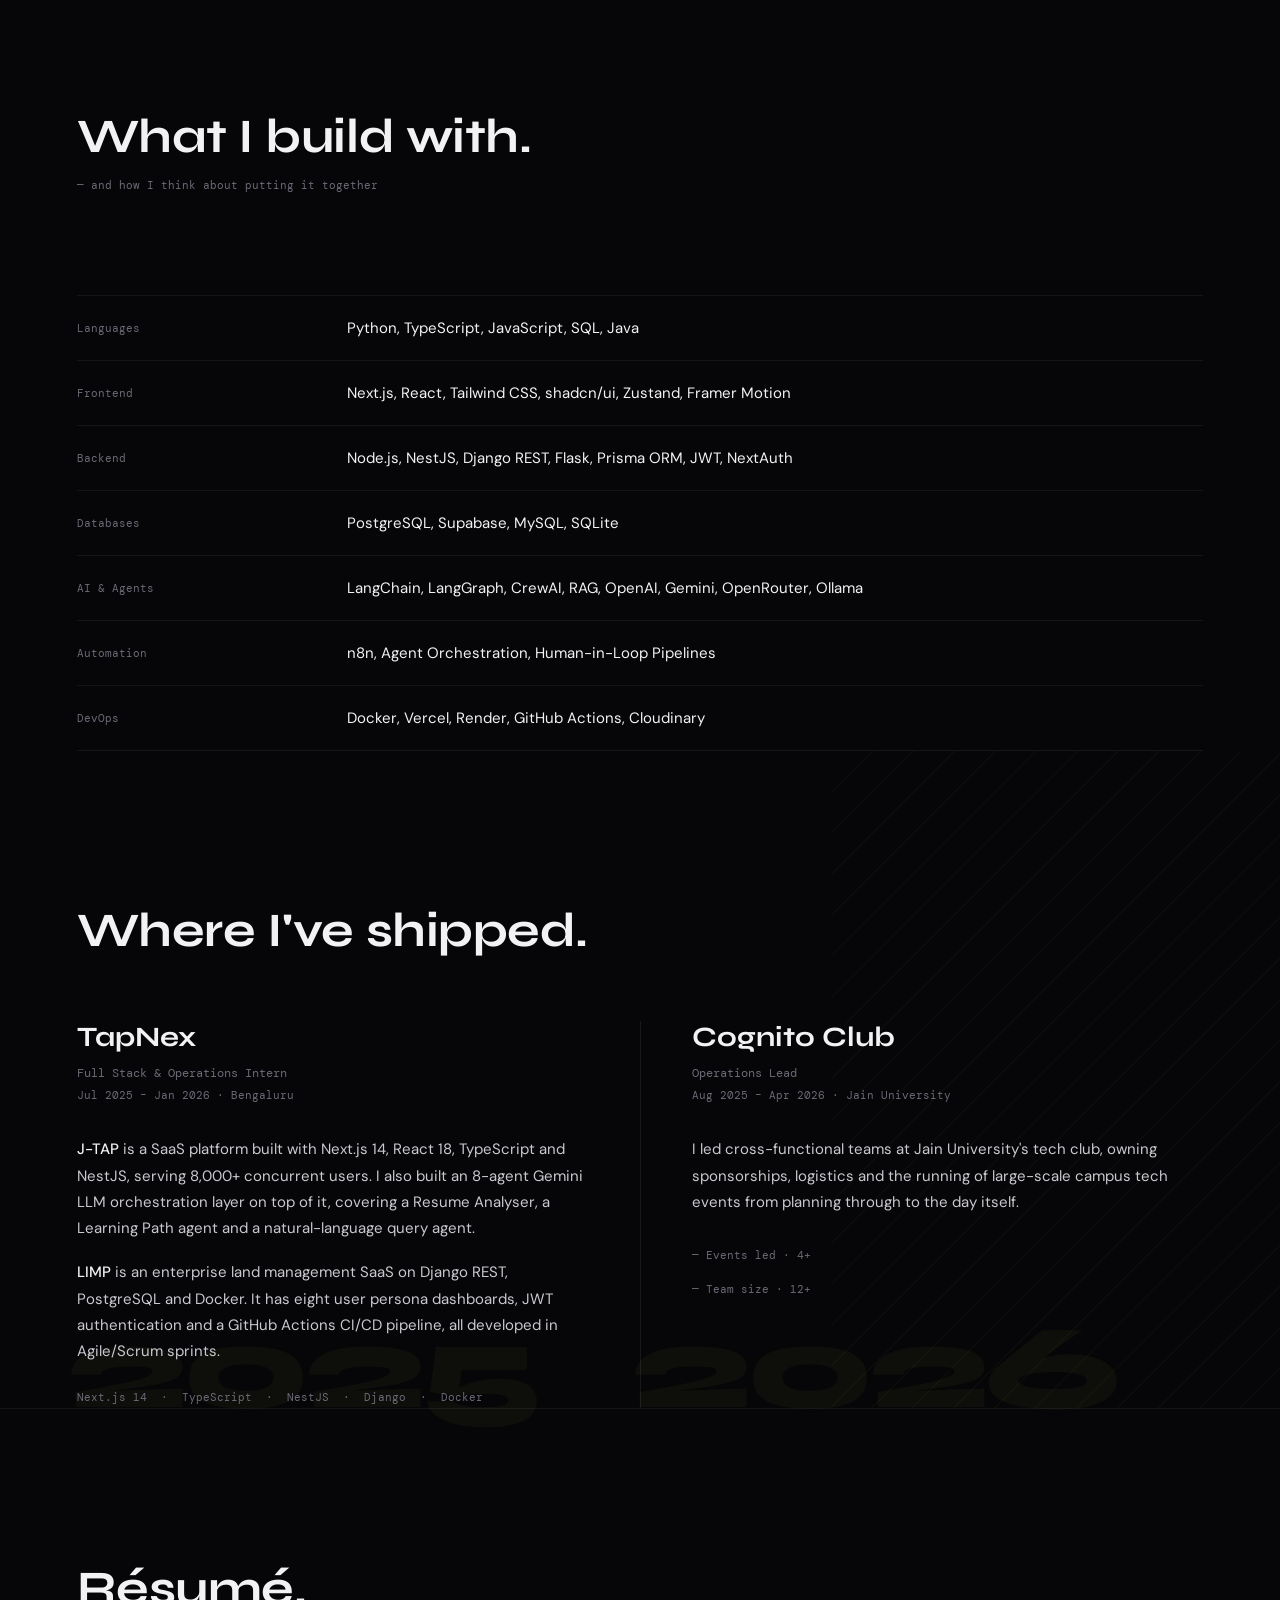
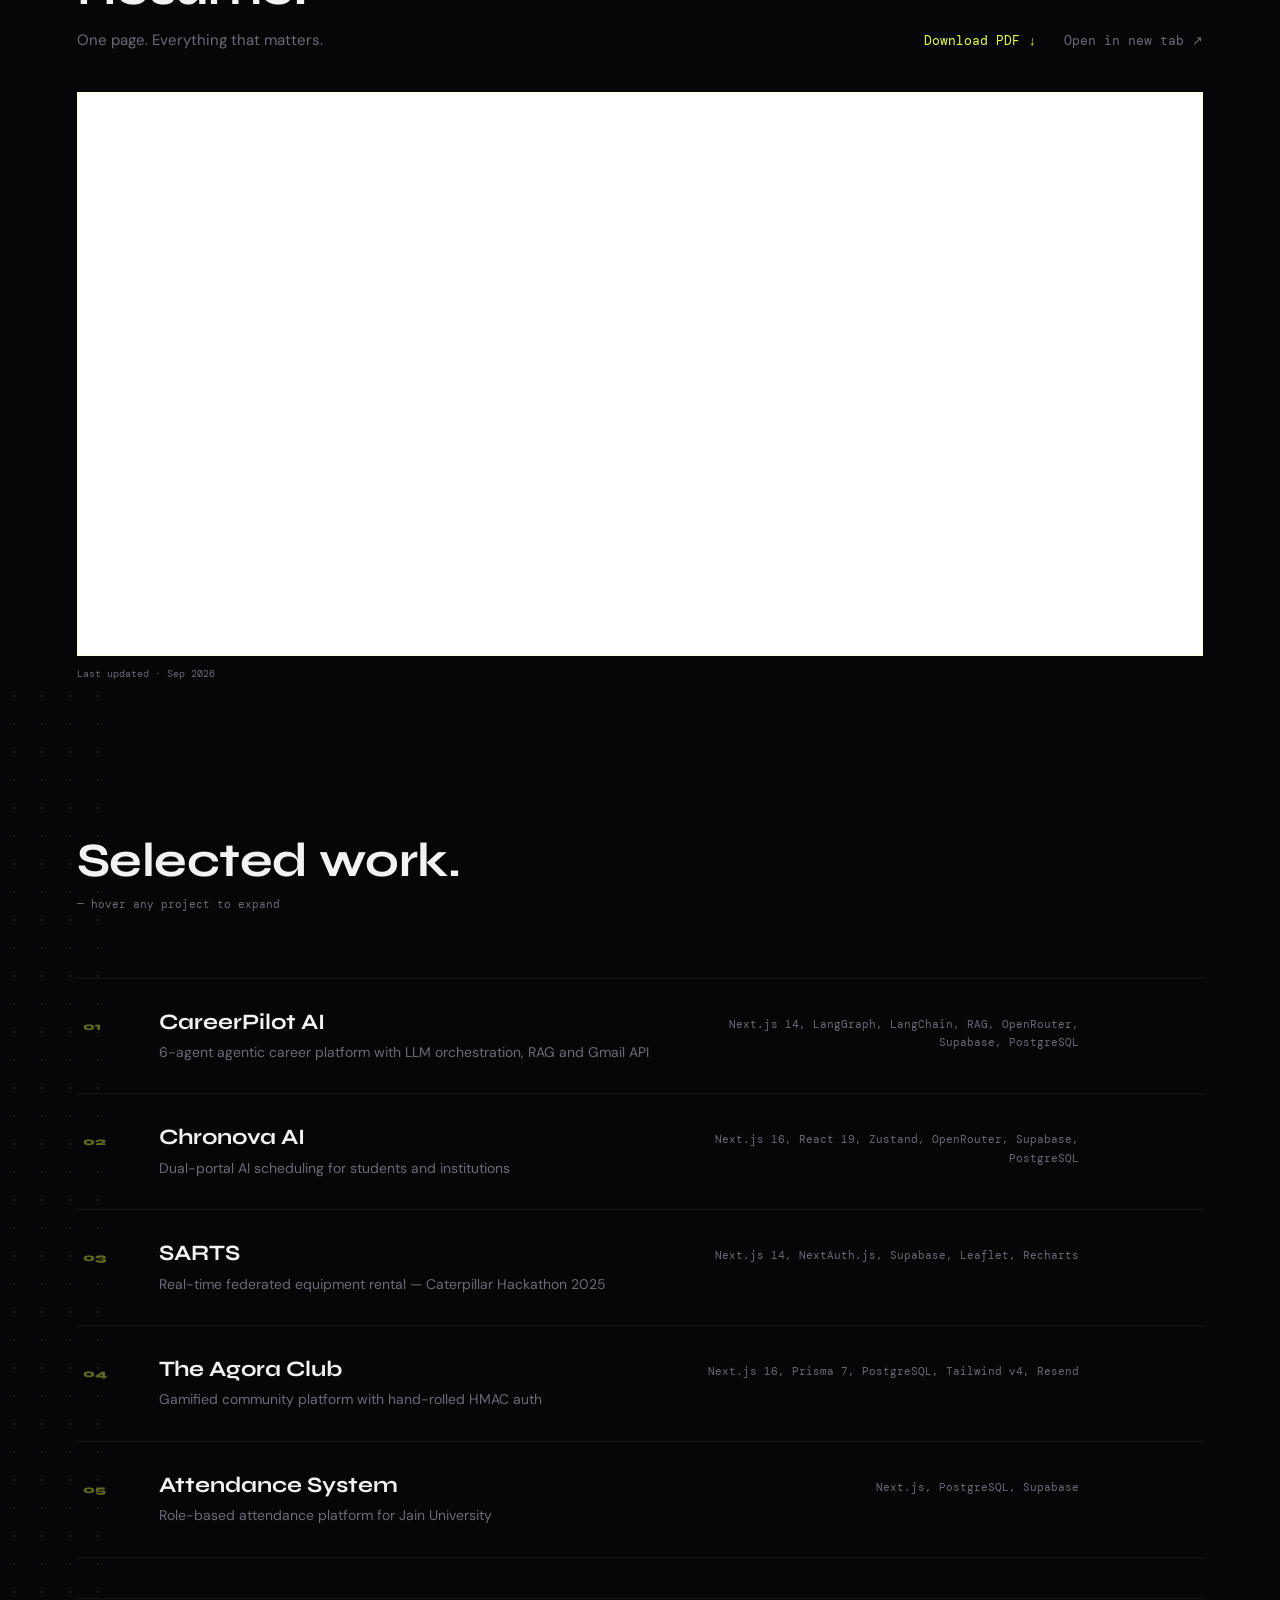
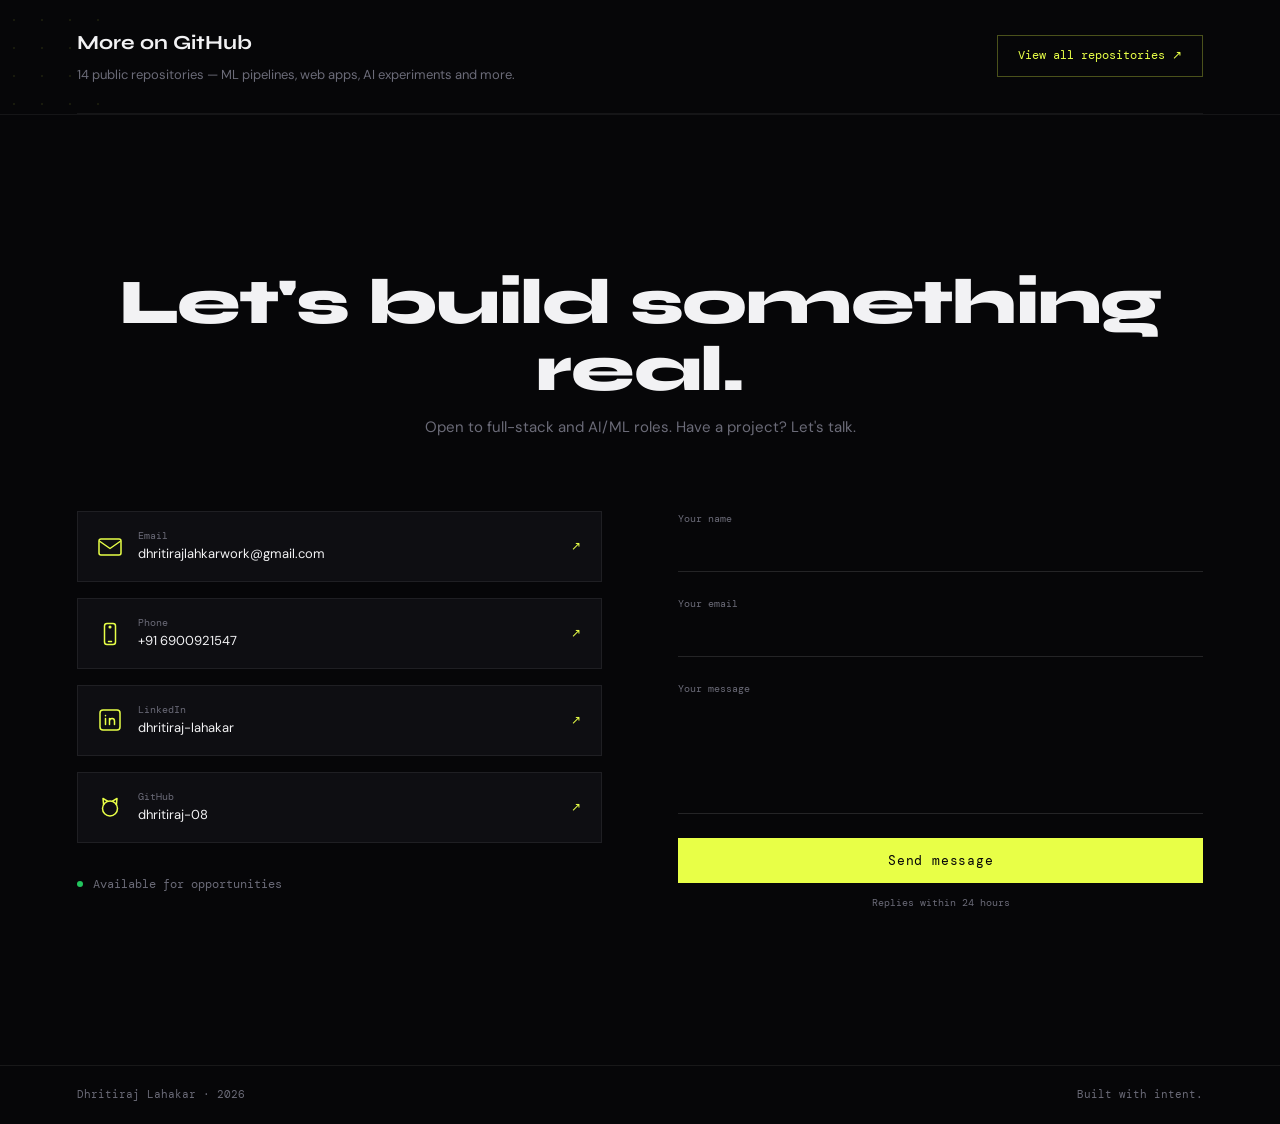
==== commit 8aa64164: "pdf.js resume renderer, about photo blend fix" ====
--- a/index.html
+++ b/index.html
@@ -81,8 +81,8 @@
 #cube { position: absolute; inset: 0; width: 100%; height: 100%; display: block; pointer-events: none; z-index: 0; }
 .about .bio { position: relative; z-index: 1; padding: 40px; font-size: 15px; line-height: 1.75; color: var(--text); }
 .about .bio p + p { margin-top: 1.3em; }
-.about-r { position: relative; }
-.about-r img { display: block; width: 100%; height: 380px; object-fit: cover; object-position: center 20%; filter: grayscale(30%) contrast(1.05) brightness(0.75); border-left: 2px solid rgba(232,255,71,0.25); }
+.about-r { position: relative; background: #1a1a0a; }
+.about-r img { display: block; width: 100%; height: 380px; object-fit: cover; object-position: center 20%; mix-blend-mode: luminosity; filter: grayscale(100%) contrast(1.2) brightness(0.6); border-left: 2px solid rgba(232,255,71,0.25); }
 .about-r::before { content: ""; position: absolute; inset: 0; z-index: 1; pointer-events: none; background: linear-gradient(to right, rgba(6,6,8,0.85) 0%, rgba(6,6,8,0.3) 25%, transparent 50%); }
 .about-r::after { content: ""; position: absolute; inset: 0; z-index: 1; pointer-events: none; background: linear-gradient(to bottom, rgba(6,6,8,0.5) 0%, transparent 25%), linear-gradient(to top, rgba(6,6,8,0.7) 0%, transparent 50%); }
 .about-r .tag { position: absolute; z-index: 2; left: 20px; bottom: 20px; font-family: var(--mono); }
@@ -134,8 +134,8 @@
 .rlinks .dl:hover { letter-spacing: 0.06em; }
 .rlinks .vw { color: var(--muted); transition: color 150ms; }
 .rlinks .vw:hover { color: var(--text); }
-#resume iframe { display: block; width: 100%; height: 80vh; min-height: 600px; max-height: 900px; margin-top: 40px; border: 1px solid rgba(232,255,71,0.2); border-radius: 0; background: #111; transition: border-color 200ms ease; }
-#resume iframe:hover { border-color: rgba(232,255,71,0.45); }
+#resume .rcanvas { margin-top: 40px; }
+#resume canvas { display: block; width: 100%; height: auto; background: #ffffff; border: 1px solid rgba(232,255,71,0.2); cursor: pointer; }
 .doc-cap { margin-top: 10px; font-family: var(--mono); font-size: 10px; color: var(--muted); }
 
 /* PROJECTS */
@@ -224,7 +224,6 @@
   .row .go { grid-column: 2; text-align: left; opacity: 1; padding-top: 0; }
       .rhead { flex-direction: column; align-items: flex-start; gap: 20px; }
   .rlinks { flex-direction: column; align-items: flex-start; gap: 12px; }
-  #resume iframe { height: 70vh; min-height: 500px; }
   .ghmore { flex-direction: column; align-items: flex-start; }
   .ccols { display: block; }
   .cform { margin-top: 48px; }
@@ -334,7 +333,7 @@
       <a class="vw" href="/static/resume.pdf" target="_blank" rel="noopener">Open in new tab ↗</a>
     </div>
   </div>
-  <iframe src="/static/resume.pdf" title="Résumé PDF"></iframe>
+  <div class="rcanvas"><canvas id="resume-canvas" aria-label="Résumé preview — click to open the PDF"></canvas></div>
   <div class="doc-cap">Last updated · Sep 2026</div>
 </section>
 
@@ -393,6 +392,7 @@
 <footer><span>Dhritiraj Lahakar · 2026</span><span>Built with intent.</span></footer>
 
 <script src="https://cdnjs.cloudflare.com/ajax/libs/three.js/r128/three.min.js"></script>
+<script src="https://cdnjs.cloudflare.com/ajax/libs/pdf.js/3.11.174/pdf.min.js"></script>
 <script>
 (() => {
   const esc = s => String(s).replace(/[&<>"']/g, c => ({ '&': '&amp;', '<': '&lt;', '>': '&gt;', '"': '&quot;', "'": '&#39;' }[c]));
@@ -726,6 +726,38 @@
 
   watchNums(feat);
 
+  // ---------- resume: PDF.js renderer ----------
+  if (window.pdfjsLib) pdfjsLib.GlobalWorkerOptions.workerSrc = 'https://cdnjs.cloudflare.com/ajax/libs/pdf.js/3.11.174/pdf.worker.min.js';
+  let resumeTask = null;
+  async function renderResume() {
+    if (!window.pdfjsLib) return;
+    try {
+      const pdf = await pdfjsLib.getDocument('/static/resume.pdf').promise;
+      const page = await pdf.getPage(1);
+      const canvas = document.getElementById('resume-canvas');
+      const container = canvas.parentElement;
+      const containerWidth = container.clientWidth;
+      const viewport = page.getViewport({ scale: 1 });
+      const scale = containerWidth / viewport.width;
+      const dpr = Math.min(devicePixelRatio || 1, 2);
+      const scaledViewport = page.getViewport({ scale: scale * dpr });
+      if (resumeTask) resumeTask.cancel();
+      canvas.width = scaledViewport.width;
+      canvas.height = scaledViewport.height;
+      canvas.style.width = '100%';
+      canvas.style.height = 'auto';
+      resumeTask = page.render({ canvasContext: canvas.getContext('2d'), viewport: scaledViewport });
+      await resumeTask.promise;
+      canvas.onclick = () => window.open('/static/resume.pdf', '_blank');
+    } catch (e) {
+      if (e && e.name === 'RenderingCancelledException') return;
+      console.error('PDF render error:', e);
+    }
+  }
+  renderResume();
+  let resumeTimer = 0;
+  addEventListener('resize', () => { clearTimeout(resumeTimer); resumeTimer = setTimeout(renderResume, 300); });
+
   window.sendContactMessage = function sendContactMessage() {
     const name = document.getElementById('cf-name').value.trim();
     const email = document.getElementById('cf-email').value.trim();
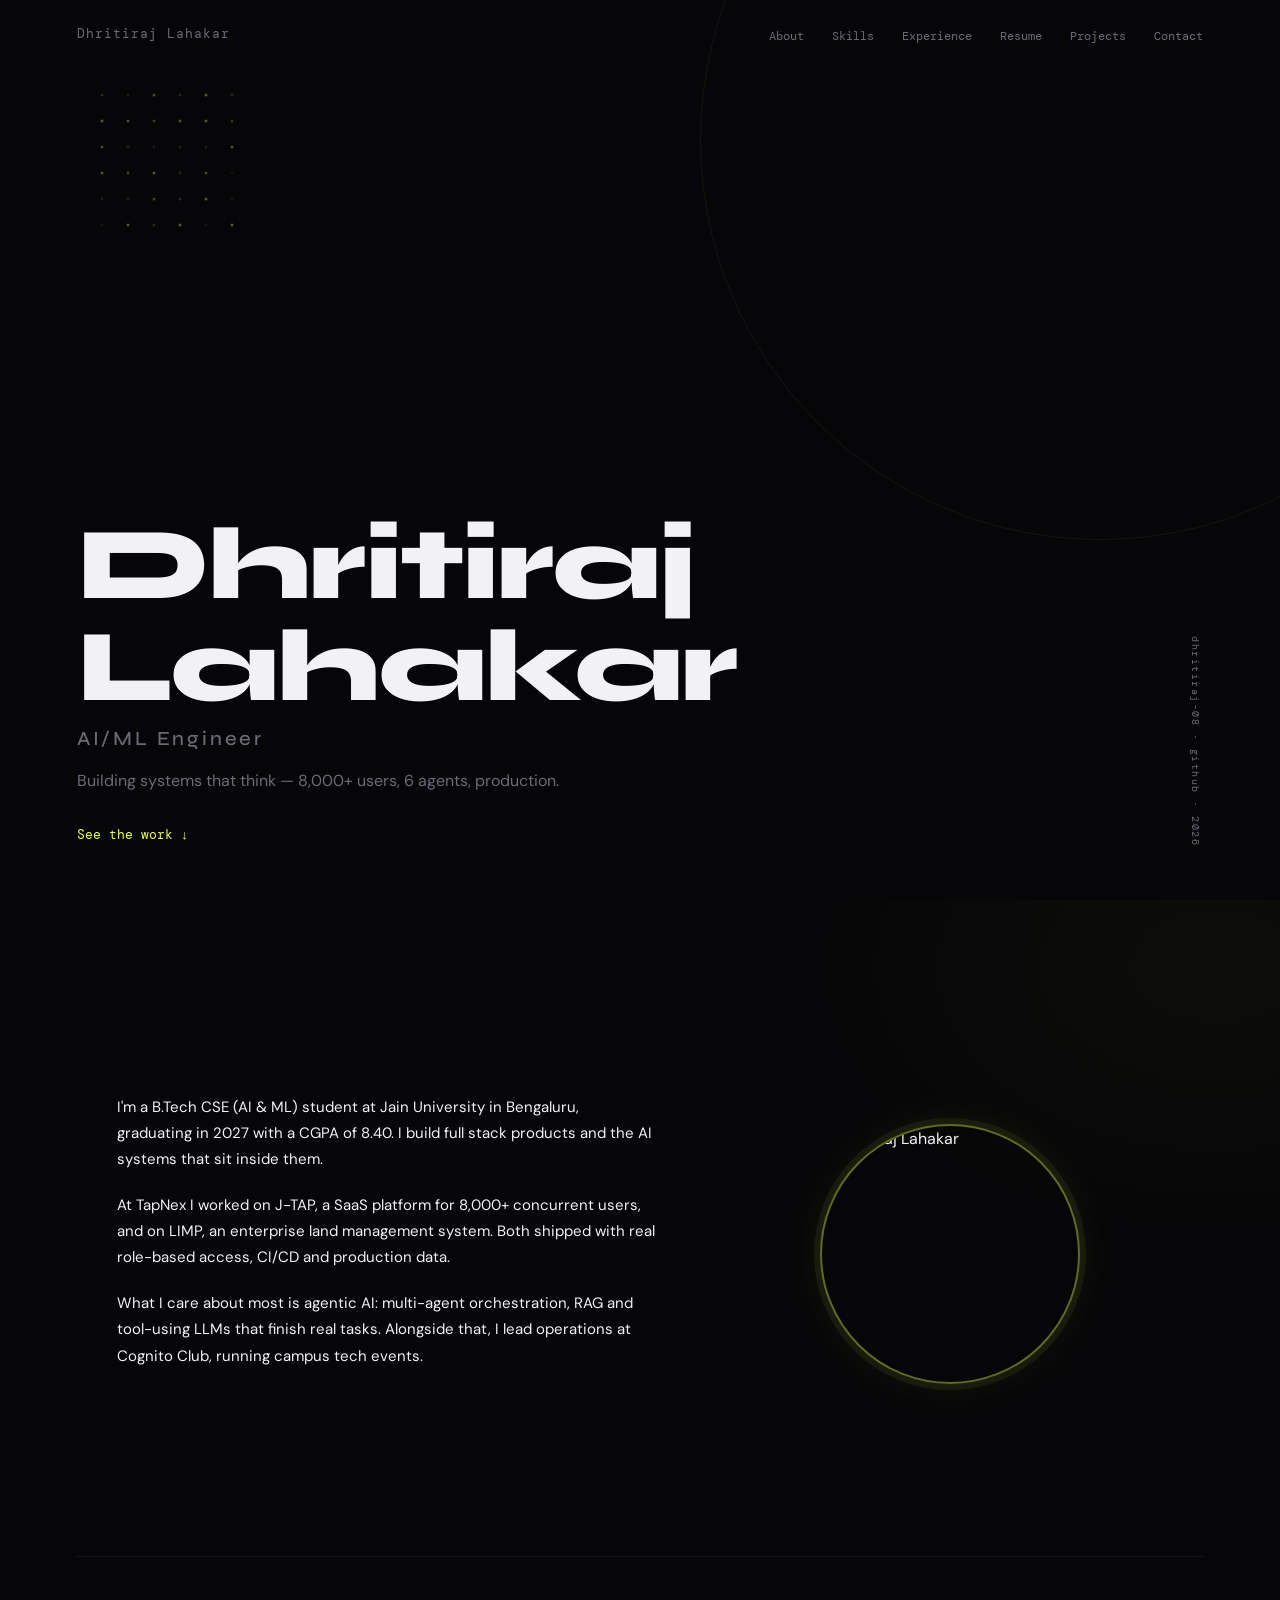
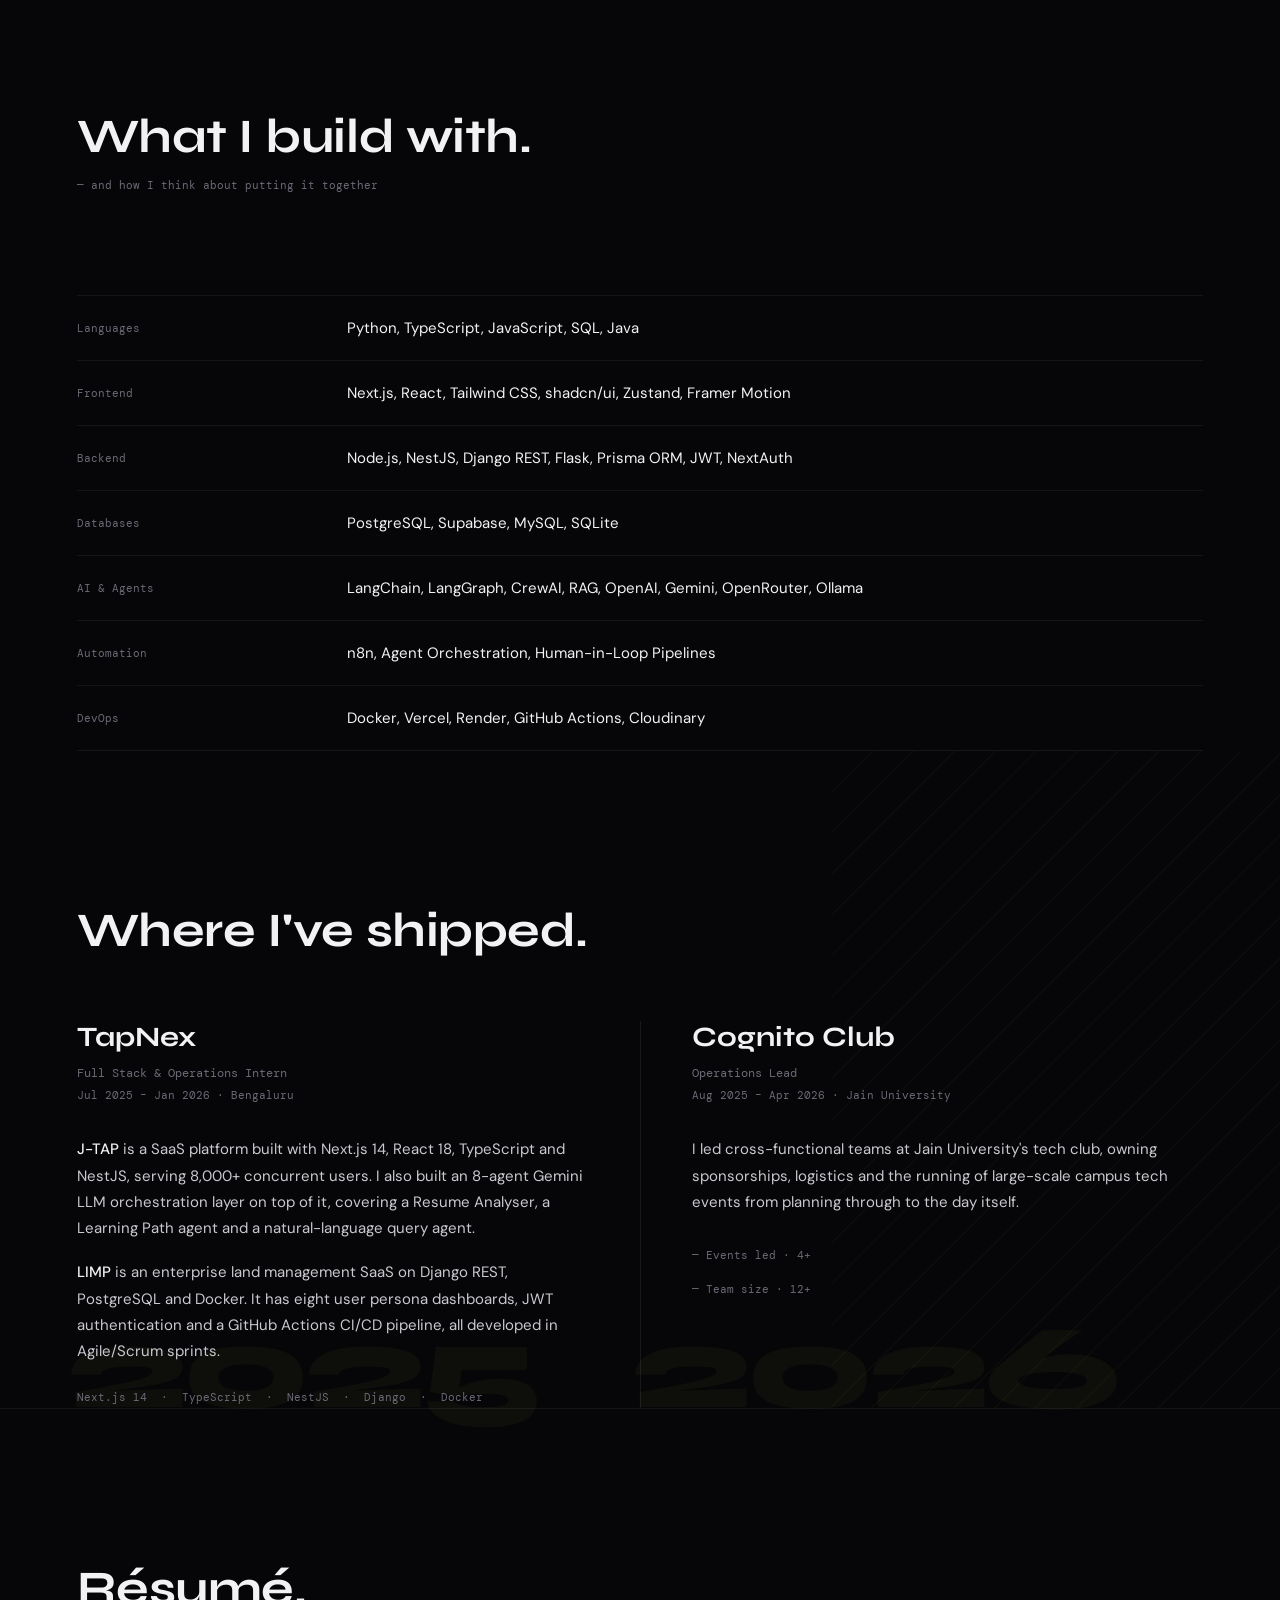
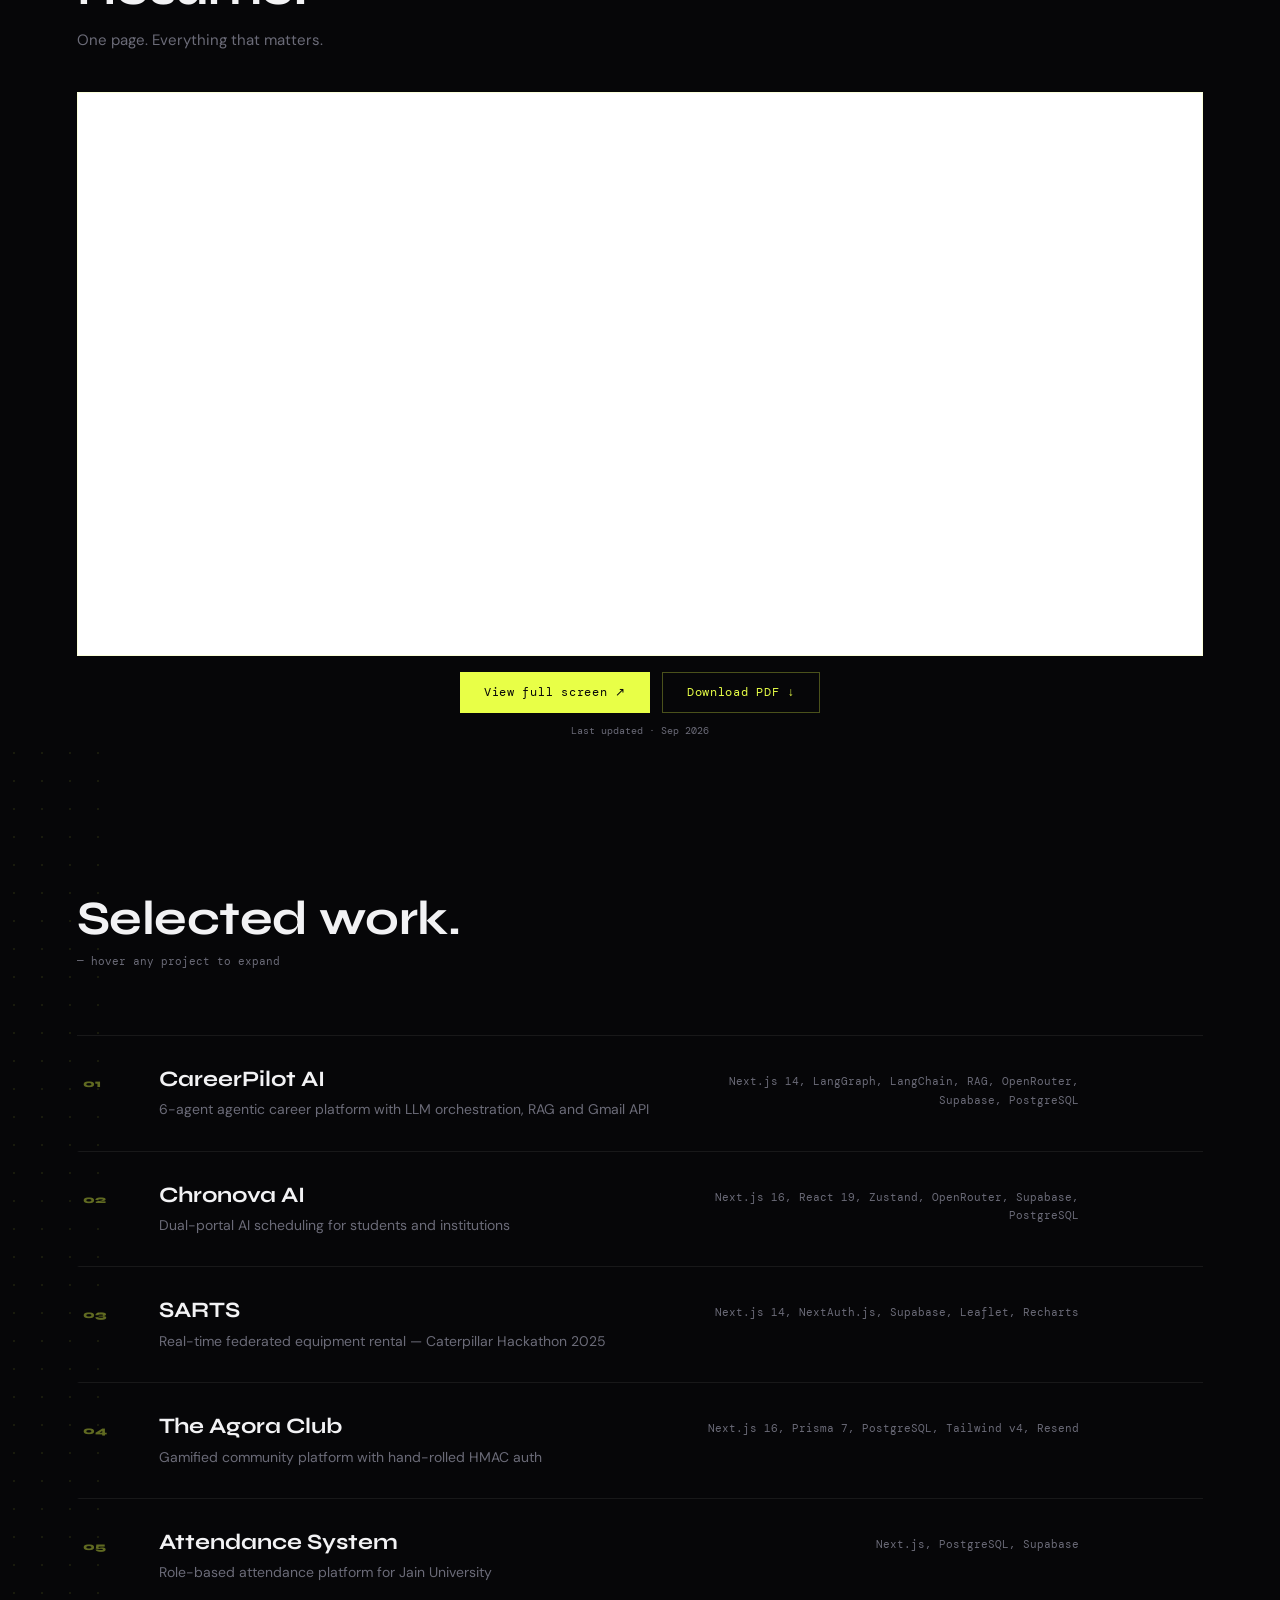
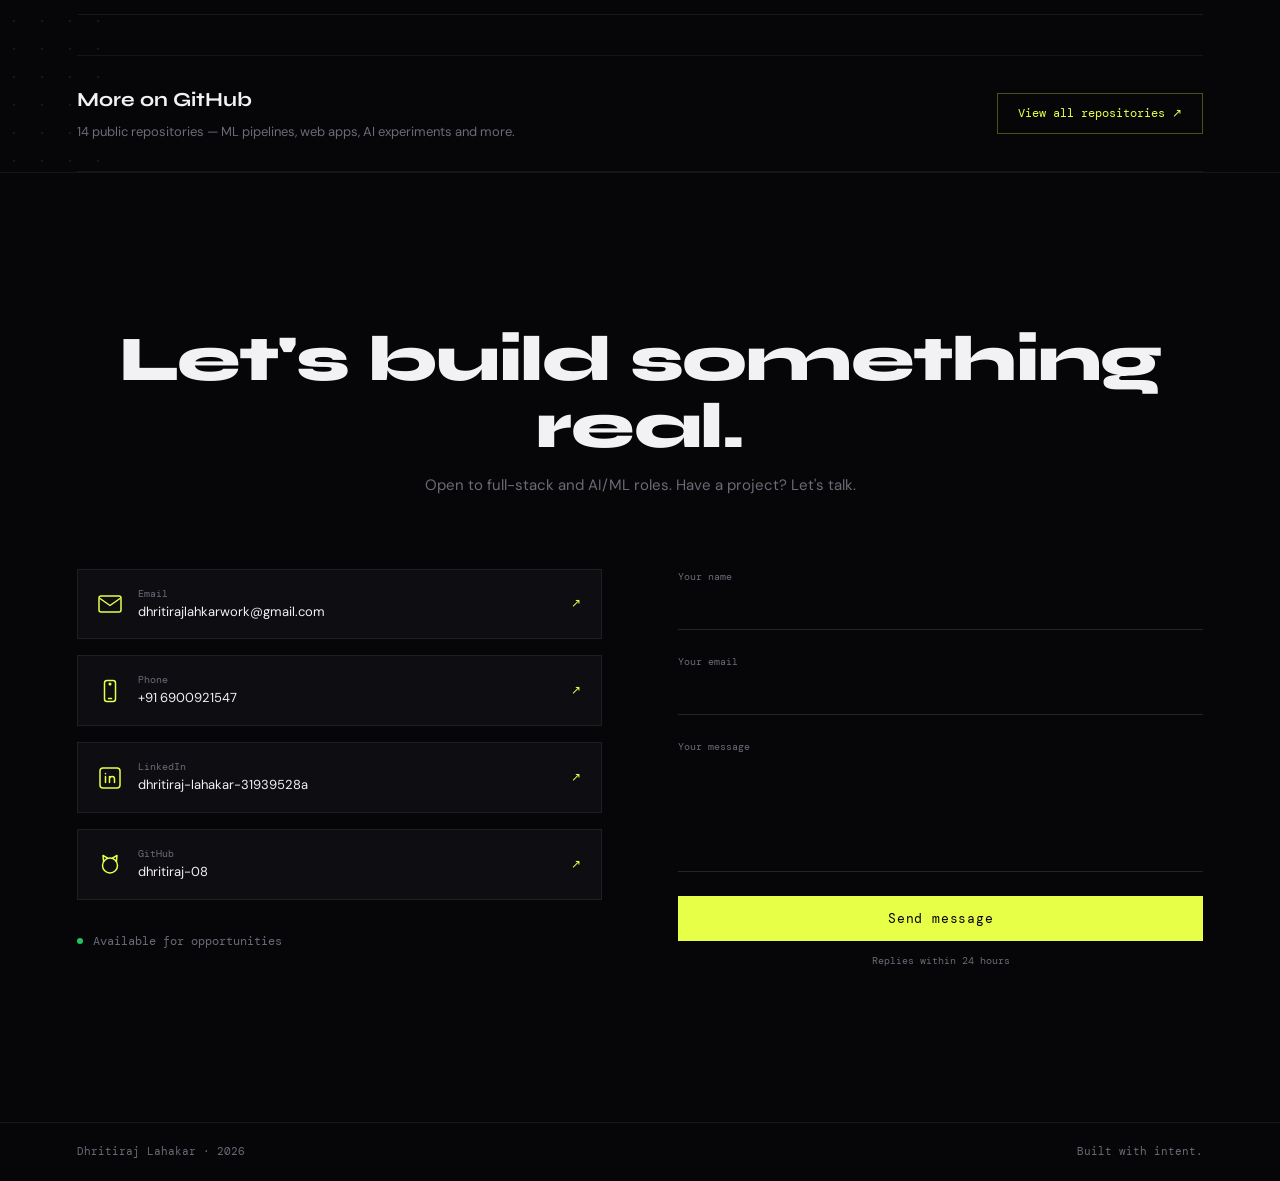
==== commit 08de9da2: "add emailjs template and public key" ====
--- a/index.html
+++ b/index.html
@@ -9,6 +9,10 @@
 <link rel="preconnect" href="https://fonts.googleapis.com" />
 <link rel="preconnect" href="https://fonts.gstatic.com" crossorigin />
 <link href="https://fonts.googleapis.com/css2?family=DM+Mono&family=DM+Sans:wght@400;500&family=Syne:wght@500;700;800&display=swap" rel="stylesheet" />
+<script src="https://cdn.jsdelivr.net/npm/@emailjs/browser@4/dist/email.min.js"></script>
+<script>
+  emailjs.init('-Shq1_OWMYMQ-v0TA');
+</script>
 <style>
 :root {
   --bg: #060608;
@@ -81,13 +85,10 @@
 #cube { position: absolute; inset: 0; width: 100%; height: 100%; display: block; pointer-events: none; z-index: 0; }
 .about .bio { position: relative; z-index: 1; padding: 40px; font-size: 15px; line-height: 1.75; color: var(--text); }
 .about .bio p + p { margin-top: 1.3em; }
-.about-r { position: relative; background: #1a1a0a; }
-.about-r img { display: block; width: 100%; height: 380px; object-fit: cover; object-position: center 20%; mix-blend-mode: luminosity; filter: grayscale(100%) contrast(1.2) brightness(0.6); border-left: 2px solid rgba(232,255,71,0.25); }
-.about-r::before { content: ""; position: absolute; inset: 0; z-index: 1; pointer-events: none; background: linear-gradient(to right, rgba(6,6,8,0.85) 0%, rgba(6,6,8,0.3) 25%, transparent 50%); }
-.about-r::after { content: ""; position: absolute; inset: 0; z-index: 1; pointer-events: none; background: linear-gradient(to bottom, rgba(6,6,8,0.5) 0%, transparent 25%), linear-gradient(to top, rgba(6,6,8,0.7) 0%, transparent 50%); }
-.about-r .tag { position: absolute; z-index: 2; left: 20px; bottom: 20px; font-family: var(--mono); }
-.about-r .tag b { display: block; font-weight: 400; font-size: 12px; letter-spacing: 0.1em; color: var(--text); }
-.about-r .tag span { display: block; margin-top: 2px; font-size: 10px; color: var(--muted); }
+.about-r { align-self: stretch; display: flex; align-items: center; justify-content: center; }
+.photo { position: relative; flex-shrink: 0; width: 260px; height: 260px; margin: auto; border-radius: 50%; overflow: hidden; background: transparent; border: 2px solid rgba(232,255,71,0.4); box-shadow: 0 0 0 6px rgba(232,255,71,0.06), 0 0 40px rgba(232,255,71,0.08); transition: border-color 300ms ease, box-shadow 300ms ease; }
+.photo:hover { border-color: #E8FF47; box-shadow: 0 0 0 8px rgba(232,255,71,0.08), 0 0 60px rgba(232,255,71,0.15); }
+.photo img { display: block; width: 100%; height: 100%; object-fit: cover; object-position: center 15%; filter: none; mix-blend-mode: normal; }
 .about-end { margin-top: clamp(60px, 8vw, 110px); }
 
 /* SKILLS */
@@ -129,14 +130,15 @@
 #resume { border-top: 1px solid rgba(255,255,255,0.06); padding-bottom: clamp(60px, 8vw, 110px); }
 .rhead { display: flex; justify-content: space-between; align-items: flex-end; gap: 24px; }
 .rhead .sub { margin-top: 12px; font-size: 15px; color: var(--muted); }
-.rlinks { display: flex; align-items: baseline; gap: 28px; font-family: var(--mono); font-size: 13px; }
-.rlinks .dl { color: var(--accent); letter-spacing: 0; transition: letter-spacing 200ms ease; }
-.rlinks .dl:hover { letter-spacing: 0.06em; }
-.rlinks .vw { color: var(--muted); transition: color 150ms; }
-.rlinks .vw:hover { color: var(--text); }
-#resume .rcanvas { margin-top: 40px; }
-#resume canvas { display: block; width: 100%; height: auto; background: #ffffff; border: 1px solid rgba(232,255,71,0.2); cursor: pointer; }
-.doc-cap { margin-top: 10px; font-family: var(--mono); font-size: 10px; color: var(--muted); }
+#resume .rcanvas { margin-top: 40px; max-height: 70vh; overflow: hidden; cursor: pointer; }
+#resume canvas { display: block; width: 100%; height: auto; margin: 0 auto; background: #ffffff; border: 1px solid rgba(232,255,71,0.2); }
+.rbtns { display: flex; gap: 12px; justify-content: center; flex-wrap: wrap; margin-top: 16px; }
+.rbtns button, .rbtns a { padding: 10px 24px; font-family: var(--mono); font-size: 12px; letter-spacing: 0.06em; cursor: pointer; transition: background 150ms, border-color 150ms; }
+.rbtns button { background: #E8FF47; color: #060608; border: none; }
+.rbtns button:hover { background: #F5FF6B; }
+.rbtns a { background: transparent; border: 1px solid rgba(232,255,71,0.3); color: #E8FF47; }
+.rbtns a:hover { border-color: #E8FF47; background: rgba(232,255,71,0.05); }
+.doc-cap { text-align: center; margin-top: 10px; font-family: var(--mono); font-size: 10px; color: var(--muted); }
 
 /* PROJECTS */
 #projects { position: relative; }
@@ -212,7 +214,6 @@
   .vert { display: none; }
   .about { grid-template-columns: 1fr; }
   .about-r { order: -1; }
-  .about-r img { height: 280px; }
   .about .bio { padding: 32px 22px; }
     th { width: 34%; padding-right: 10px; }
   td { font-size: 14px; }
@@ -223,8 +224,7 @@
   .row .tech { grid-column: 2; text-align: left; padding-top: 0; }
   .row .go { grid-column: 2; text-align: left; opacity: 1; padding-top: 0; }
       .rhead { flex-direction: column; align-items: flex-start; gap: 20px; }
-  .rlinks { flex-direction: column; align-items: flex-start; gap: 12px; }
-  .ghmore { flex-direction: column; align-items: flex-start; }
+    .ghmore { flex-direction: column; align-items: flex-start; }
   .ccols { display: block; }
   .cform { margin-top: 48px; }
   footer { flex-direction: column; }
@@ -272,8 +272,7 @@
       </div>
     </div>
     <div class="about-r">
-      <img src="/static/img/profile.jpg" alt="Dhritiraj Lahakar" width="600" height="460" />
-      <div class="tag"><b>Dhritiraj Lahakar</b><span>Bengaluru · 2026</span></div>
+      <div class="photo"><img src="/static/img/profile.jpg" alt="Dhritiraj Lahakar" width="260" height="260" /></div>
     </div>
   </div>
   <div class="hair about-end"></div>
@@ -328,12 +327,12 @@
     <!-- Place resume PDF at:
          C:\Dhritiraj Portfolio Website\staticfiles\resume.pdf
          and main\static\resume.pdf -->
-    <div class="rlinks">
-      <a class="dl" href="/static/resume.pdf" download>Download PDF ↓</a>
-      <a class="vw" href="/static/resume.pdf" target="_blank" rel="noopener">Open in new tab ↗</a>
-    </div>
   </div>
-  <div class="rcanvas"><canvas id="resume-canvas" aria-label="Résumé preview — click to open the PDF"></canvas></div>
+  <div class="rcanvas"><canvas id="resume-canvas" aria-label="Résumé preview"></canvas></div>
+  <div class="rbtns">
+    <button type="button" onclick="window.open('/static/resume.pdf', '_blank')">View full screen ↗</button>
+    <a href="/static/resume.pdf" download>Download PDF ↓</a>
+  </div>
   <div class="doc-cap">Last updated · Sep 2026</div>
 </section>
 
@@ -368,9 +367,9 @@
           <svg viewBox="0 0 24 24" aria-hidden="true"><rect x="6.5" y="1.5" width="11" height="21" rx="2.5"/><circle cx="12" cy="5" r="0.8"/><path d="M10.5 19.5h3"/></svg>
           <div class="t"><small>Phone</small><span>+91 6900921547</span></div><span class="arr">↗</span>
         </a>
-        <a class="card" href="https://linkedin.com/in/dhritiraj-lahakar" target="_blank" rel="noopener">
+        <a class="card" href="https://www.linkedin.com/in/dhritiraj-lahakar-31939528a/" target="_blank" rel="noopener">
           <svg viewBox="0 0 24 24" aria-hidden="true"><rect x="2" y="2" width="20" height="20" rx="3"/><path d="M7.5 10.5v6M7.5 7.6v.1M11.5 16.5v-6M11.5 13c0-1.6 1.2-2.5 2.6-2.5s2.4.9 2.4 2.6v3.4"/></svg>
-          <div class="t"><small>LinkedIn</small><span>dhritiraj-lahakar</span></div><span class="arr">↗</span>
+          <div class="t"><small>LinkedIn</small><span>dhritiraj-lahakar-31939528a</span></div><span class="arr">↗</span>
         </a>
         <a class="card" href="https://github.com/dhritiraj-08" target="_blank" rel="noopener">
           <svg viewBox="0 0 24 24" aria-hidden="true"><circle cx="12" cy="13.5" r="7.5"/><path d="M5.6 9.6 5 3.5l4.6 2.6M18.4 9.6 19 3.5l-4.6 2.6"/></svg>
@@ -738,17 +737,19 @@
       const container = canvas.parentElement;
       const containerWidth = container.clientWidth;
       const viewport = page.getViewport({ scale: 1 });
-      const scale = containerWidth / viewport.width;
+      const maxHeight = window.innerHeight * 0.68;
+      const scaleByWidth = containerWidth / viewport.width;
+      const scaleByHeight = maxHeight / viewport.height;
+      const scale = Math.min(scaleByWidth, scaleByHeight);
       const dpr = Math.min(devicePixelRatio || 1, 2);
       const scaledViewport = page.getViewport({ scale: scale * dpr });
       if (resumeTask) resumeTask.cancel();
       canvas.width = scaledViewport.width;
       canvas.height = scaledViewport.height;
-      canvas.style.width = '100%';
+      canvas.style.width = (viewport.width * scale) + 'px';
       canvas.style.height = 'auto';
       resumeTask = page.render({ canvasContext: canvas.getContext('2d'), viewport: scaledViewport });
       await resumeTask.promise;
-      canvas.onclick = () => window.open('/static/resume.pdf', '_blank');
     } catch (e) {
       if (e && e.name === 'RenderingCancelledException') return;
       console.error('PDF render error:', e);
@@ -758,24 +759,54 @@
   let resumeTimer = 0;
   addEventListener('resize', () => { clearTimeout(resumeTimer); resumeTimer = setTimeout(renderResume, 300); });
 
-  window.sendContactMessage = function sendContactMessage() {
+  window.sendContactMessage = async function sendContactMessage() {
     const name = document.getElementById('cf-name').value.trim();
     const email = document.getElementById('cf-email').value.trim();
     const message = document.getElementById('cf-message').value.trim();
 
     if (!name || !email || !message) {
-      alert('Please fill in all fields.');
+      showFormStatus('Please fill in all fields.', 'error');
       return;
     }
 
-    const subject = encodeURIComponent('Portfolio Contact from ' + name);
-    const body = encodeURIComponent(
-      'From: ' + name + '\nEmail: ' + email + '\n\n' + message
-    );
-
-    window.location.href =
-      'mailto:dhritirajlahkarwork@gmail.com?subject=' + subject + '&body=' + body;
+    const btn = document.getElementById('cf-submit');
+    btn.textContent = 'Sending...';
+    btn.disabled = true;
+
+    try {
+      await emailjs.send(
+        'service_l334x4u',
+        'template_54a96nh',
+        {
+          from_name: name,
+          from_email: email,
+          message: message,
+          to_email: 'dhritirajlahkarwork@gmail.com'
+        }
+      );
+      showFormStatus('Message sent! I will reply within 24 hours.', 'success');
+      document.getElementById('cf-name').value = '';
+      document.getElementById('cf-email').value = '';
+      document.getElementById('cf-message').value = '';
+    } catch (err) {
+      showFormStatus('Failed to send. Email me directly at dhritirajlahkarwork@gmail.com', 'error');
+    } finally {
+      btn.textContent = 'Send message';
+      btn.disabled = false;
+    }
   };
+
+  function showFormStatus(msg, type) {
+    let el = document.getElementById('form-status');
+    if (!el) {
+      el = document.createElement('p');
+      el.id = 'form-status';
+      el.style.cssText = 'margin-top:12px; font-family:DM Mono; font-size:12px; text-align:center;';
+      document.getElementById('cf-submit').after(el);
+    }
+    el.textContent = msg;
+    el.style.color = type === 'success' ? '#E8FF47' : '#ff6b6b';
+  }
 
 })();
 </script>
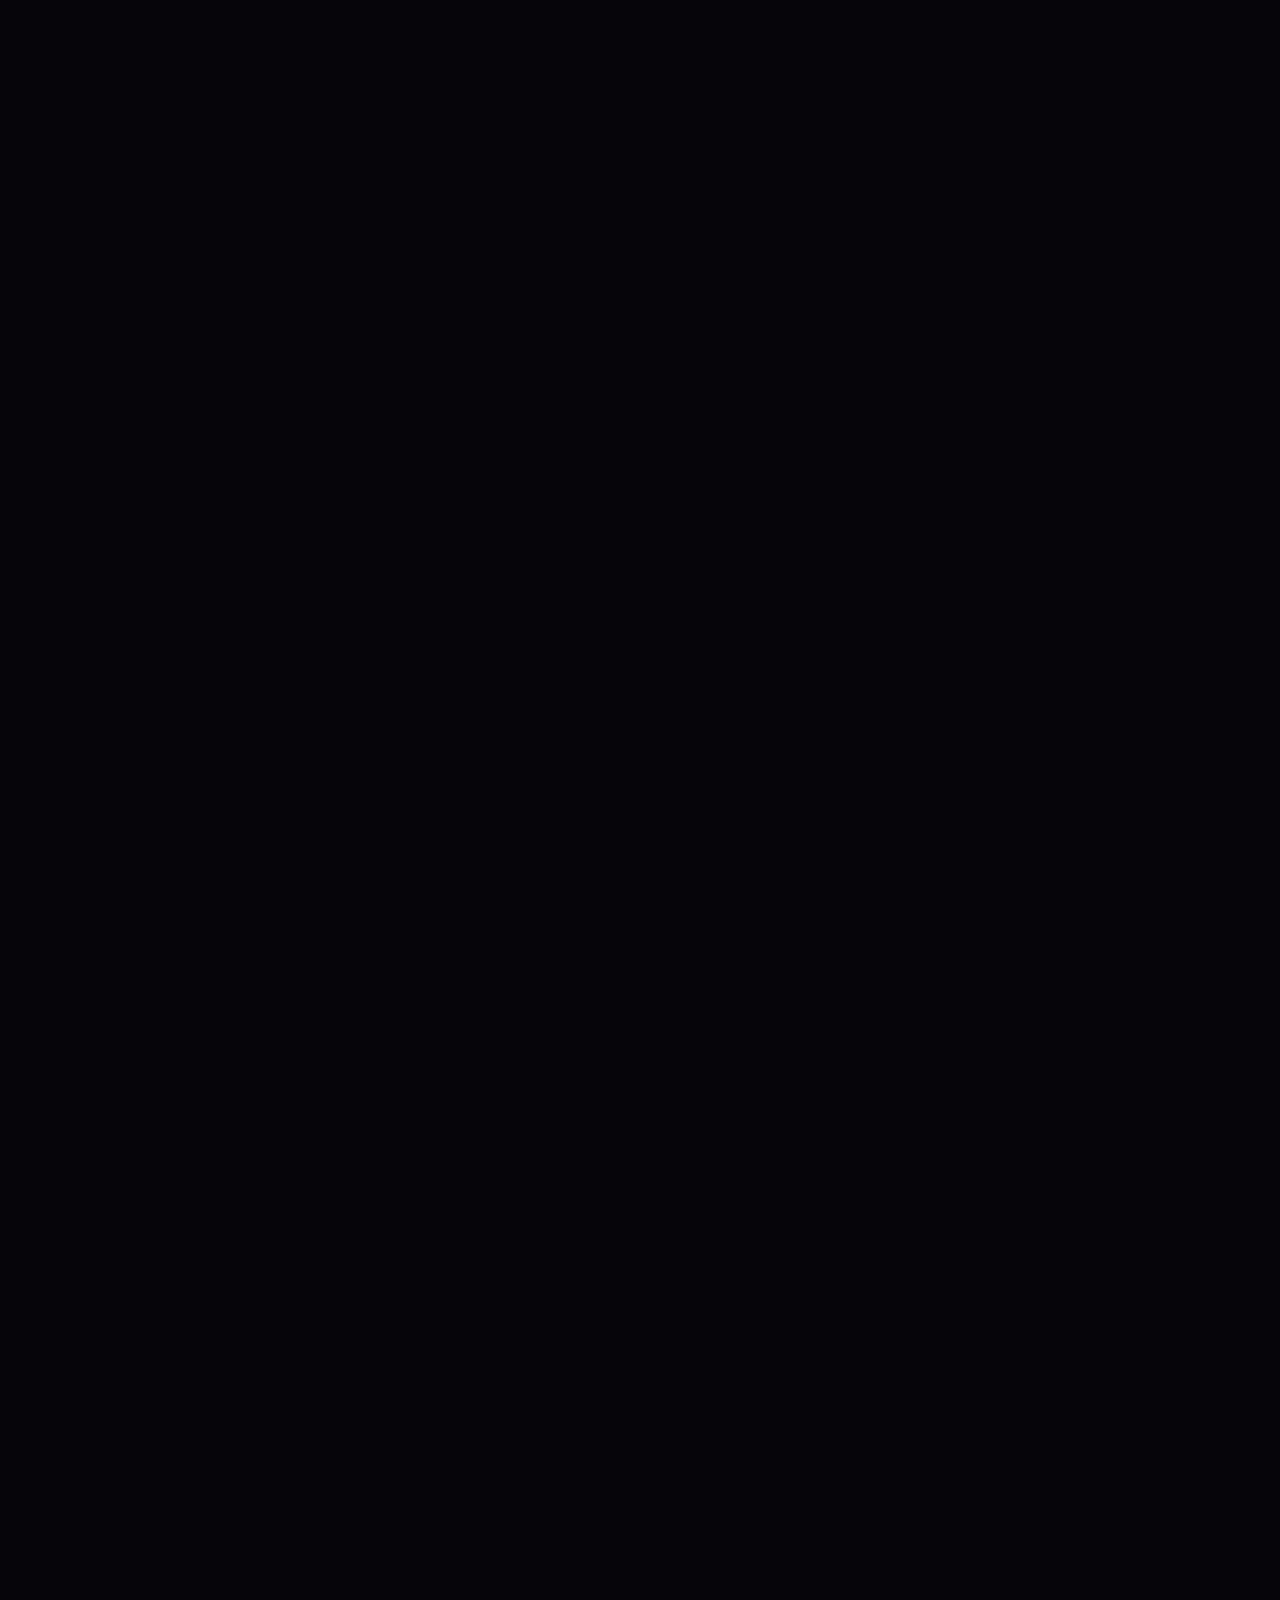
==== commit 9705aa2e: "add intro animation, magnifier, signal waves, photo hover color, bio update" ====
--- a/index.html
+++ b/index.html
@@ -12,6 +12,13 @@
 <script src="https://cdn.jsdelivr.net/npm/@emailjs/browser@4/dist/email.min.js"></script>
 <script>
   emailjs.init('-Shq1_OWMYMQ-v0TA');
+</script>
+<script>
+(function () {
+  var d = document.documentElement, played = false;
+  try { played = !!sessionStorage.getItem('intro_played'); } catch (e) {}
+  if (!played && !matchMedia('(prefers-reduced-motion: reduce)').matches) d.classList.add('intro');
+})();
 </script>
 <style>
 :root {
@@ -37,6 +44,38 @@
 
 header, section, footer { position: relative; z-index: 1; }
 
+/* INTRO */
+#intro { display: none; }
+html.intro, html.intro body { overflow: hidden; }
+html.intro #intro { display: flex; position: fixed; inset: 0; z-index: 9999; align-items: center; justify-content: center; background: #060608; }
+html.intro body > :not(#intro) { opacity: 0; pointer-events: none; }
+body > :not(#intro):not(script) { transition: opacity 300ms ease; }
+html.intro h1 span { animation-play-state: paused; }
+.i-line { position: absolute; left: 0; right: 0; top: 50%; height: 0; }
+.i-line b { position: absolute; left: 0; right: 0; height: 1px; background: #E8FF47; transform: scaleX(0); }
+.i-line b:nth-child(1) { top: -1px; } .i-line b:nth-child(2) { top: 0; }
+.i-content { display: flex; flex-direction: column; align-items: center; gap: 14px; text-align: center; }
+.i-row { display: flex; justify-content: center; padding-left: 0.3em; font-family: var(--head); font-weight: 800; font-size: clamp(28px, 5vw, 56px); letter-spacing: 0.3em; line-height: 1.1; color: #F2F2F4; }
+.i-row.acc { color: #E8FF47; }
+.i-l { opacity: 0; }
+.i-tag { opacity: 0; padding-left: 0.4em; font-family: var(--mono); font-size: 11px; letter-spacing: 0.4em; color: #6B6B78; }
+.i-bar { position: relative; width: 200px; height: 1px; margin-top: 14px; background: rgba(255,255,255,0.1); opacity: 0; }
+.i-bar i { position: absolute; inset: 0; background: #E8FF47; transform: scaleX(0); transform-origin: left; }
+#intro.go .i-line b:nth-child(1) { animation: iTop 900ms forwards; }
+#intro.go .i-line b:nth-child(2) { animation: iBot 900ms forwards; }
+#intro.go .i-l { animation: iFade 240ms ease forwards; animation-delay: calc(var(--d) * 1ms); }
+#intro.go .i-tag { animation: iFade 200ms ease 1200ms forwards; }
+#intro.go .i-bar { animation: iFade 1ms linear 1400ms forwards; }
+#intro.go .i-bar i { animation: iFill 600ms linear 1400ms forwards; }
+#intro.go .i-content { animation: iOut 400ms ease 2000ms forwards; }
+#intro.go { animation: iSlide 400ms ease-in 2400ms forwards; }
+@keyframes iFade { to { opacity: 1; } }
+@keyframes iFill { to { transform: scaleX(1); } }
+@keyframes iOut { to { opacity: 0; transform: scale(1.05); } }
+@keyframes iSlide { to { transform: translateY(-100%); } }
+@keyframes iTop { 0% { transform: scaleX(0); opacity: 1; animation-timing-function: cubic-bezier(0.16, 1, 0.3, 1); } 44.4% { transform: scaleX(1) translateY(0); opacity: 1; animation-timing-function: ease; } 100% { transform: scaleX(1) translateY(-3px); opacity: 0; } }
+@keyframes iBot { 0% { transform: scaleX(0); opacity: 1; animation-timing-function: cubic-bezier(0.16, 1, 0.3, 1); } 44.4% { transform: scaleX(1) translateY(0); opacity: 1; animation-timing-function: ease; } 100% { transform: scaleX(1) translateY(3px); opacity: 0; } }
+
 /* NAV */
 nav { position: fixed; top: 0; left: 0; right: 0; z-index: 50; display: flex; justify-content: space-between; align-items: center; padding: 22px var(--pad); font-family: var(--mono); border-bottom: 1px solid transparent; }
 nav.scrolled { border-bottom-color: rgba(255,255,255,0.06); }
@@ -83,12 +122,13 @@
 #about > * { position: relative; z-index: 1; }
 .about-l { position: relative; min-height: 400px; }
 #cube { position: absolute; inset: 0; width: 100%; height: 100%; display: block; pointer-events: none; z-index: 0; }
-.about .bio { position: relative; z-index: 1; padding: 40px; font-size: 15px; line-height: 1.75; color: var(--text); }
+.about .bio { position: relative; z-index: 1; padding: 40px; font-size: 17px; line-height: 1.85; color: #F2F2F4; }
 .about .bio p + p { margin-top: 1.3em; }
 .about-r { align-self: stretch; display: flex; align-items: center; justify-content: center; }
 .photo { position: relative; flex-shrink: 0; width: 260px; height: 260px; margin: auto; border-radius: 50%; overflow: hidden; background: transparent; border: 2px solid rgba(232,255,71,0.4); box-shadow: 0 0 0 6px rgba(232,255,71,0.06), 0 0 40px rgba(232,255,71,0.08); transition: border-color 300ms ease, box-shadow 300ms ease; }
 .photo:hover { border-color: #E8FF47; box-shadow: 0 0 0 8px rgba(232,255,71,0.08), 0 0 60px rgba(232,255,71,0.15); }
-.photo img { display: block; width: 100%; height: 100%; object-fit: cover; object-position: center 15%; filter: none; mix-blend-mode: normal; }
+.photo img { display: block; width: 100%; height: 100%; object-fit: cover; object-position: center 15%; filter: grayscale(85%) brightness(0.9); transition: filter 600ms ease; mix-blend-mode: normal; }
+.photo:hover img { filter: grayscale(0%) brightness(1.0); }
 .about-end { margin-top: clamp(60px, 8vw, 110px); }
 
 /* SKILLS */
@@ -130,6 +170,8 @@
 #resume { border-top: 1px solid rgba(255,255,255,0.06); padding-bottom: clamp(60px, 8vw, 110px); }
 .rhead { display: flex; justify-content: space-between; align-items: flex-end; gap: 24px; }
 .rhead .sub { margin-top: 12px; font-size: 15px; color: var(--muted); }
+#lens { display: none; position: absolute; z-index: 60; width: 120px; height: 120px; border-radius: 50%; overflow: hidden; pointer-events: none; background: rgba(255,255,255,0.95); border: 1.5px solid rgba(232,255,71,0.6); backdrop-filter: blur(0px); box-shadow: 0 4px 20px rgba(0,0,0,0.3), 0 0 0 1px rgba(232,255,71,0.2); }
+#lens canvas { display: block; width: 100%; height: 100%; clip-path: circle(50%); }
 #resume .rcanvas { margin-top: 40px; max-height: 70vh; overflow: hidden; cursor: pointer; }
 #resume canvas { display: block; width: 100%; height: auto; margin: 0 auto; background: #ffffff; border: 1px solid rgba(232,255,71,0.2); }
 .rbtns { display: flex; gap: 12px; justify-content: center; flex-wrap: wrap; margin-top: 16px; }
@@ -175,7 +217,7 @@
 
 /* CONTACT */
 #contact { position: relative; border-top: 1px solid rgba(255,255,255,0.06); }
-#contour { position: absolute; top: 0; right: 0; width: 45%; height: 100%; z-index: 0; pointer-events: none; display: block; }
+#signal { position: absolute; top: 0; right: 0; width: 45%; height: 100%; z-index: 0; pointer-events: none; display: block; }
 .ctop { text-align: center; }
 .ctop h2 { font-weight: 800; font-size: clamp(36px, 5vw, 64px); line-height: 1.05; letter-spacing: -0.02em; color: var(--text); }
 .ctop p { margin-top: 12px; font-size: 15px; color: var(--muted); }
@@ -232,6 +274,7 @@
 @media (hover: none) { .row .go { opacity: 1; } }
 @media (hover: none), (max-width: 767px) { #featured .xp { max-height: none; opacity: 1; transform: none; } }
 @media (prefers-reduced-motion: reduce) {
+  #intro { display: none !important; }
   html { scroll-behavior: auto; }
   h1 span, .rv, tr, th, .avail i { animation: none; transition: none; opacity: 1; transform: none; }
   tr:hover { background-size: 0% 1px; }
@@ -239,6 +282,31 @@
 </style>
 </head>
 <body>
+<div id="intro" aria-hidden="true">
+  <div class="i-line"><b></b><b></b></div>
+  <div class="i-content">
+    <div class="i-row"><span class="i-l" style="--d:400">D</span><span class="i-l" style="--d:440">H</span><span class="i-l" style="--d:480">R</span><span class="i-l" style="--d:520">I</span><span class="i-l" style="--d:560">T</span><span class="i-l" style="--d:600">I</span><span class="i-l" style="--d:640">R</span><span class="i-l" style="--d:680">A</span><span class="i-l" style="--d:720">J</span></div>
+    <div class="i-row acc"><span class="i-l" style="--d:900">L</span><span class="i-l" style="--d:940">A</span><span class="i-l" style="--d:980">H</span><span class="i-l" style="--d:1020">A</span><span class="i-l" style="--d:1060">K</span><span class="i-l" style="--d:1100">A</span><span class="i-l" style="--d:1140">R</span></div>
+    <div class="i-tag">AI/ML ENGINEER</div>
+    <div class="i-bar"><i></i></div>
+  </div>
+</div>
+<script>
+(function () {
+  var el = document.getElementById("intro"), d = document.documentElement, started = false;
+  if (!d.classList.contains("intro")) return;
+  function finish() {
+    d.classList.remove("intro");
+    try { sessionStorage.setItem("intro_played", "1"); } catch (e) {}
+  }
+  function start() {
+    if (started) return; started = true;
+    el.classList.add("go");
+    setTimeout(finish, 2800);
+  }
+  if (document.fonts && document.fonts.ready) { document.fonts.ready.then(start); setTimeout(start, 600); } else start();
+})();
+</script>
 
 <nav id="nav">
   <span class="who">Dhritiraj Lahakar</span>
@@ -266,9 +334,9 @@
     <div class="about-l">
       <canvas id="cube" aria-hidden="true"></canvas>
       <div class="bio">
-        <p>I'm a B.Tech CSE (AI &amp; ML) student at Jain University in Bengaluru, graduating in 2027 with a CGPA of 8.40. I build full stack products and the AI systems that sit inside them.</p>
-        <p>At TapNex I worked on J-TAP, a SaaS platform for 8,000+ concurrent users, and on LIMP, an enterprise land management system. Both shipped with real role-based access, CI/CD and production data.</p>
-        <p>What I care about most is agentic AI: multi-agent orchestration, RAG and tool-using LLMs that finish real tasks. Alongside that, I lead operations at Cognito Club, running campus tech events.</p>
+        <p>B.Tech CSE (AI &amp; ML) at Jain University, Bengaluru. CGPA 8.40. I ship full-stack products and the AI systems inside them.</p>
+        <p>At TapNex, I built J-TAP — a SaaS serving 8,000+ concurrent users — and LIMP, an enterprise land management platform. Both in production with CI/CD and real users.</p>
+        <p>I'm most interested in agentic AI: LangGraph pipelines, RAG systems and LLMs that take action. I also lead operations at Cognito Club.</p>
       </div>
     </div>
     <div class="about-r">
@@ -351,7 +419,7 @@
 </section>
 
 <section id="contact" class="reveal">
-  <canvas id="contour" aria-hidden="true"></canvas>
+  <canvas id="signal" aria-hidden="true"></canvas>
   <div class="ctop">
     <h2>Let's build something real.</h2>
     <p>Open to full-stack and AI/ML roles. Have a project? Let's talk.</p>
@@ -525,17 +593,17 @@
 
     // outer cube: lit surface + wireframe overlay, rotating together
     const outer = new THREE.Group(), g1 = new THREE.BoxGeometry(2.2, 2.2, 2.2);
-    outer.add(new THREE.Mesh(g1, new THREE.MeshPhongMaterial({ color: 0x000000, emissive: 0x1a1a00, wireframe: false })));
-    outer.add(new THREE.Mesh(g1, new THREE.MeshBasicMaterial({ color: 0xE8FF47, wireframe: true, transparent: true, opacity: 0.18 })));
+    outer.add(new THREE.Mesh(g1, new THREE.MeshPhongMaterial({ color: 0x000000, emissive: 0x1a1a00, wireframe: false, transparent: true, opacity: 0.5 })));
+    outer.add(new THREE.Mesh(g1, new THREE.MeshBasicMaterial({ color: 0xE8FF47, wireframe: true, transparent: true, opacity: 0.09 })));
     scene.add(outer);
 
     // inner cube, counter-rotating
-    const inner = new THREE.Mesh(new THREE.BoxGeometry(1.2, 1.2, 1.2), new THREE.MeshBasicMaterial({ color: 0xE8FF47, wireframe: true, transparent: true, opacity: 0.10 }));
+    const inner = new THREE.Mesh(new THREE.BoxGeometry(1.2, 1.2, 1.2), new THREE.MeshBasicMaterial({ color: 0xE8FF47, wireframe: true, transparent: true, opacity: 0.05 }));
     scene.add(inner);
 
     // orbiting spheres, each with three fading ghost copies behind it
-    const R = 2.8, orbs = [], og = new THREE.SphereGeometry(0.15, 8, 8), om = new THREE.MeshBasicMaterial({ color: 0xE8FF47, transparent: true, opacity: 0.25 });
-    const ghostMats = [0.10, 0.06, 0.03].map(o => new THREE.MeshBasicMaterial({ color: 0xE8FF47, transparent: true, opacity: o }));
+    const R = 2.8, orbs = [], og = new THREE.SphereGeometry(0.15, 8, 8), om = new THREE.MeshBasicMaterial({ color: 0xE8FF47, transparent: true, opacity: 0.125 });
+    const ghostMats = [0.05, 0.03, 0.015].map(o => new THREE.MeshBasicMaterial({ color: 0xE8FF47, transparent: true, opacity: o }));
     for (let i = 0; i < 3; i++) {
       const m = new THREE.Mesh(og, om); scene.add(m);
       const ghosts = ghostMats.map(gm => { const gh = new THREE.Mesh(og, gm); scene.add(gh); return gh; });
@@ -543,7 +611,7 @@
     }
 
     // particles
-    const N = 60, B = 4.0, pg = new THREE.SphereGeometry(0.04, 6, 6), pmat = new THREE.MeshBasicMaterial({ color: 0xE8FF47, transparent: true, opacity: 0.15 }), parts = [];
+    const N = 60, B = 4.0, pg = new THREE.SphereGeometry(0.04, 6, 6), pmat = new THREE.MeshBasicMaterial({ color: 0xE8FF47, transparent: true, opacity: 0.075 }), parts = [];
     for (let i = 0; i < N; i++) {
       const m = new THREE.Mesh(pg, pmat);
       let v; do { v = new THREE.Vector3((Math.random() * 2 - 1) * B, (Math.random() * 2 - 1) * B, (Math.random() * 2 - 1) * B); } while (v.length() > B);
@@ -661,32 +729,41 @@
     animate(cv, draw);
   })();
 
-  // ---------- contact: morphing contour lines ----------
-  (function contours() {
-    const cv = document.getElementById('contour'), sec = document.getElementById('contact');
-    const L = 6, P = 8;
-    const layers = Array.from({ length: L }, (_, i) => ({
-      r: 60 + i * 24, speed: 0.3 + Math.random() * 0.5,
-      pts: Array.from({ length: P }, (_, k) => ({ a: k / P * 6.2832, f: 0.85 + Math.random() * 0.3, ph: Math.random() * 6.2832 })),
-      alpha: 0.18 - (0.12 * i) / (L - 1)
-    }));
+  // ---------- contact: signal monitor ----------
+  (function signal() {
+    const cv = document.getElementById('signal'), sec = document.getElementById('contact');
+    const TAU = 6.2832, PL = 40;
+    const rnd = (a, b) => a + Math.random() * (b - a);
+    const waves = [
+      { y: 0.3, amp: rnd(20, 35), k: TAU / 220, ph: 0.4, speed: 130, off: 0.15, cyc: -1, pAmp: 0 },
+      { y: 0.5, amp: rnd(20, 35), k: TAU / 300, ph: 1.7, speed: 190, off: 0.50, cyc: -1, pAmp: 0 },
+      { y: 0.7, amp: rnd(20, 35), k: TAU / 170, ph: 3.1, speed: 260, off: 0.80, cyc: -1, pAmp: 0 }
+    ];
     let W = 0, H = 0, ctx;
     function size() { W = cv.clientWidth; H = cv.clientHeight; ctx = fit(cv, W, H); if (reduced) draw(0); }
     function draw(t) {
-      const s = t / 1000, cx = W / 2, cy = H / 2;
-      ctx.clearRect(0, 0, W, H); ctx.lineWidth = 1;
-      for (const ly of layers) {
-        const q = ly.pts.map(p => ({
-          x: cx + Math.cos(p.a) * ly.r * p.f + Math.sin(s * ly.speed + p.ph) * 8,
-          y: cy + Math.sin(p.a) * ly.r * 0.75 * p.f + Math.cos(s * ly.speed * 0.7 + p.ph) * 8
-        }));
-        ctx.strokeStyle = `rgba(232,255,71,${ly.alpha.toFixed(3)})`;
-        ctx.beginPath(); ctx.moveTo(q[0].x, q[0].y);
-        for (let i = 0; i < P; i++) {
-          const p0 = q[(i - 1 + P) % P], p1 = q[i], p2 = q[(i + 1) % P], p3 = q[(i + 2) % P];
-          ctx.bezierCurveTo(p1.x + (p2.x - p0.x) / 6, p1.y + (p2.y - p0.y) / 6, p2.x - (p3.x - p1.x) / 6, p2.y - (p3.y - p1.y) / 6, p2.x, p2.y);
+      ctx.clearRect(0, 0, W, H);
+      ctx.lineWidth = 1; ctx.strokeStyle = 'rgba(232,255,71,0.03)';
+      ctx.beginPath();
+      for (let x = 0; x <= W; x += 40) { ctx.moveTo(x + 0.5, 0); ctx.lineTo(x + 0.5, H); }
+      for (let y = 0; y <= H; y += 40) { ctx.moveTo(0, y + 0.5); ctx.lineTo(W, y + 0.5); }
+      ctx.stroke();
+      const span = W + PL;
+      for (const w of waves) {
+        const cy = H * w.y, at = (x, a) => cy + Math.sin(x * w.k + w.ph) * a;
+        ctx.lineWidth = 1; ctx.strokeStyle = 'rgba(232,255,71,0.12)';
+        ctx.beginPath();
+        for (let x = 0; x <= W; x += 3) { const y = at(x, w.amp); x ? ctx.lineTo(x, y) : ctx.moveTo(x, y); }
+        ctx.stroke();
+        const pos = (t / 1000) * w.speed + w.off * span, cyc = Math.floor(pos / span);
+        if (cyc !== w.cyc) { w.cyc = cyc; w.pAmp = rnd(20, 45); }
+        const x0 = pos - cyc * span - PL, a = Math.max(0, x0), b = Math.min(W, x0 + PL);
+        if (b > a) {
+          ctx.lineWidth = 1.5; ctx.strokeStyle = 'rgba(232,255,71,0.7)';
+          ctx.beginPath();
+          for (let x = a; x <= b; x += 2) { const y = at(x, w.pAmp); x === a ? ctx.moveTo(x, y) : ctx.lineTo(x, y); }
+          ctx.stroke();
         }
-        ctx.closePath(); ctx.stroke();
       }
     }
     size();
@@ -727,7 +804,25 @@
 
   // ---------- resume: PDF.js renderer ----------
   if (window.pdfjsLib) pdfjsLib.GlobalWorkerOptions.workerSrc = 'https://cdnjs.cloudflare.com/ajax/libs/pdf.js/3.11.174/pdf.worker.min.js';
-  let resumeTask = null;
+  let resumeTask = null, hiTask = null, hiReady = false;
+  const hiCanvas = document.createElement('canvas'), LENS = 120, ZOOM = 2.5;
+  const lens = document.createElement('div'), lensCv = document.createElement('canvas');
+  lens.id = 'lens'; lens.appendChild(lensCv); document.body.appendChild(lens);
+  lensCv.width = lensCv.height = LENS * Math.min(devicePixelRatio || 1, 2);
+  (function wireLens() {
+    const cv = document.getElementById('resume-canvas'), lctx = lensCv.getContext('2d');
+    cv.addEventListener('mousemove', e => {
+      if (!hiReady) return;
+      const r = cv.getBoundingClientRect(), k = hiCanvas.width / r.width;
+      const cx = (e.clientX - r.left) * k, cy = (e.clientY - r.top) * k, src = (LENS / ZOOM) * k;
+      lctx.fillStyle = '#ffffff'; lctx.fillRect(0, 0, lensCv.width, lensCv.height);
+      lctx.drawImage(hiCanvas, cx - src / 2, cy - src / 2, src, src, 0, 0, lensCv.width, lensCv.height);
+      lens.style.left = (e.pageX + 20) + 'px';
+      lens.style.top = (e.pageY - 20 - LENS) + 'px';
+      lens.style.display = 'block';
+    });
+    cv.addEventListener('mouseleave', () => { lens.style.display = 'none'; });
+  })();
   async function renderResume() {
     if (!window.pdfjsLib) return;
     try {
@@ -736,6 +831,7 @@
       const canvas = document.getElementById('resume-canvas');
       const container = canvas.parentElement;
       const containerWidth = container.clientWidth;
+      if (containerWidth < 50) return;
       const viewport = page.getViewport({ scale: 1 });
       const maxHeight = window.innerHeight * 0.68;
       const scaleByWidth = containerWidth / viewport.width;
@@ -750,6 +846,15 @@
       canvas.style.height = 'auto';
       resumeTask = page.render({ canvasContext: canvas.getContext('2d'), viewport: scaledViewport });
       await resumeTask.promise;
+      // high-res copy (2.5x) for the magnifier lens
+      hiReady = false;
+      if (hiTask) hiTask.cancel();
+      const hiViewport = page.getViewport({ scale: scale * ZOOM * dpr });
+      hiCanvas.width = hiViewport.width;
+      hiCanvas.height = hiViewport.height;
+      hiTask = page.render({ canvasContext: hiCanvas.getContext('2d'), viewport: hiViewport });
+      await hiTask.promise;
+      hiReady = true;
     } catch (e) {
       if (e && e.name === 'RenderingCancelledException') return;
       console.error('PDF render error:', e);
